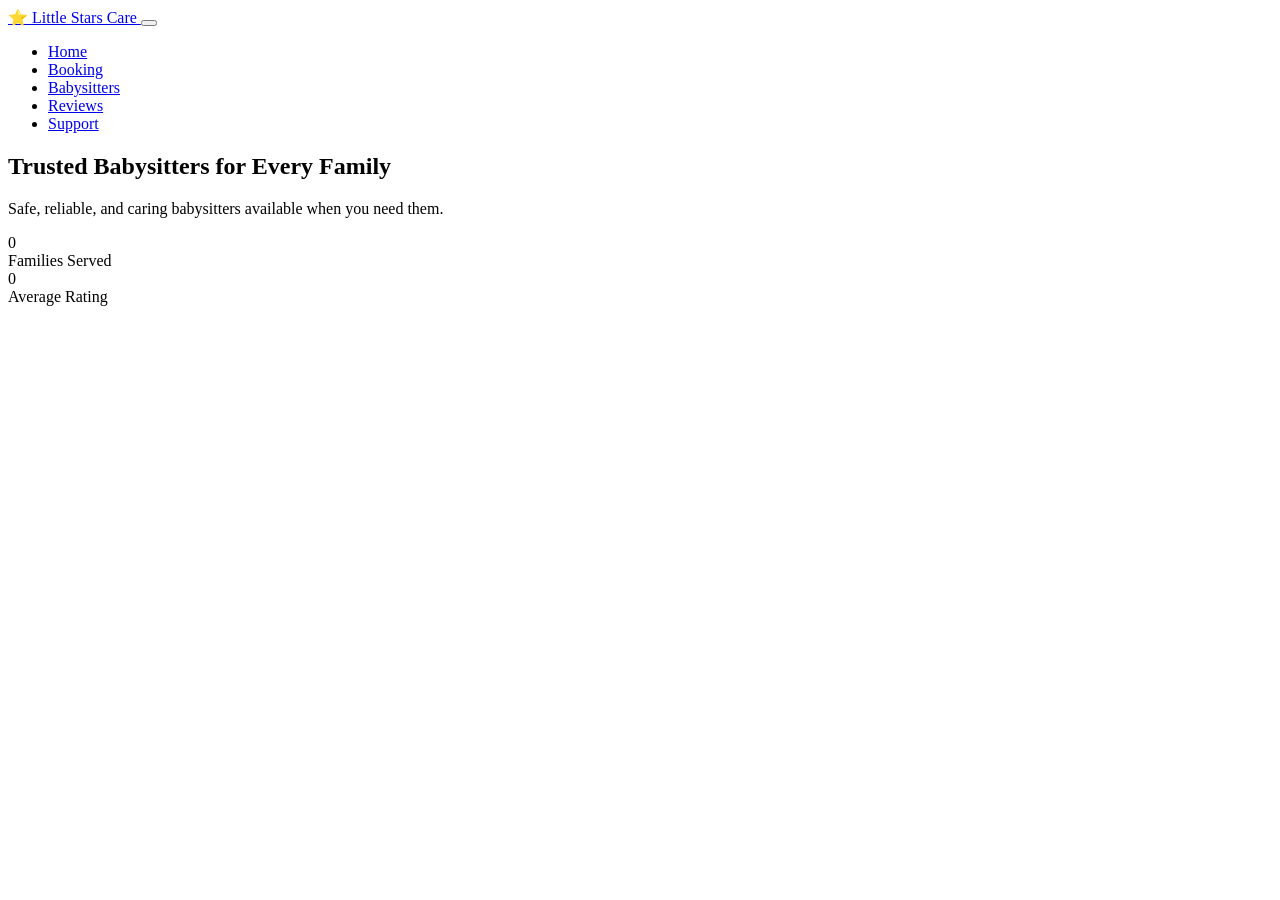
==== index.html @ 3ef5586f "Create index.html" ====
<!DOCTYPE html>
<html lang="en">
<head>
  <meta charset="UTF-8">
  <meta name="viewport" content="width=device-width, initial-scale=1.0">

  <title>Little Stars Care</title>

  <link rel="preconnect" href="https://fonts.googleapis.com">
  <link rel="preconnect" href="https://fonts.gstatic.com" crossorigin>

  <link href="https://fonts.googleapis.com/css2?family=Nunito:wght@400;600;700&family=Playfair+Display:wght@600;700&display=swap" rel="stylesheet">

  <link rel="stylesheet" href="css/styles.css">
</head>

<body>

<header class="site-header">
  <div class="container header-inner">

    <a href="index.html" class="logo">
      <span class="logo-icon">⭐</span>
      Little Stars Care
    </a>

    <button
      id="menu-toggle"
      class="menu-toggle"
      aria-expanded="false"
      aria-label="Menu">

      <span class="hamburger-line"></span>
      <span class="hamburger-line"></span>
      <span class="hamburger-line"></span>
    </button>

    <nav id="main-nav" class="main-nav">
      <ul class="nav-list">
        <li><a class="nav-link" href="index.html">Home</a></li>
        <li><a class="nav-link" href="booking.html">Booking</a></li>
        <li><a class="nav-link" href="babysitters.html">Babysitters</a></li>
        <li><a class="nav-link" href="reviews.html">Reviews</a></li>
        <li><a class="nav-link" href="support.html">Support</a></li>
      </ul>
    </nav>

  </div>
</header>

<section class="hero">
  <div class="container">
    <h1 class="animate-in">
      Trusted Babysitters for Every Family
    </h1>

    <p class="animate-in">
      Safe, reliable, and caring babysitters available when you need them.
    </p>

    <div class="hero-stats">
      <div>
        <div class="hero-stat-num" data-target="50">0</div>
        <div class="hero-stat-label">Families Served</div>
      </div>

      <div>
        <div class="hero-stat-num" data-target="4.9">0</div>
        <div class="hero-stat-label">Average Rating</div>
      </div>
    </div>
  </div>
</section>

<script src="js/main.js"></script>

</body>
</html>
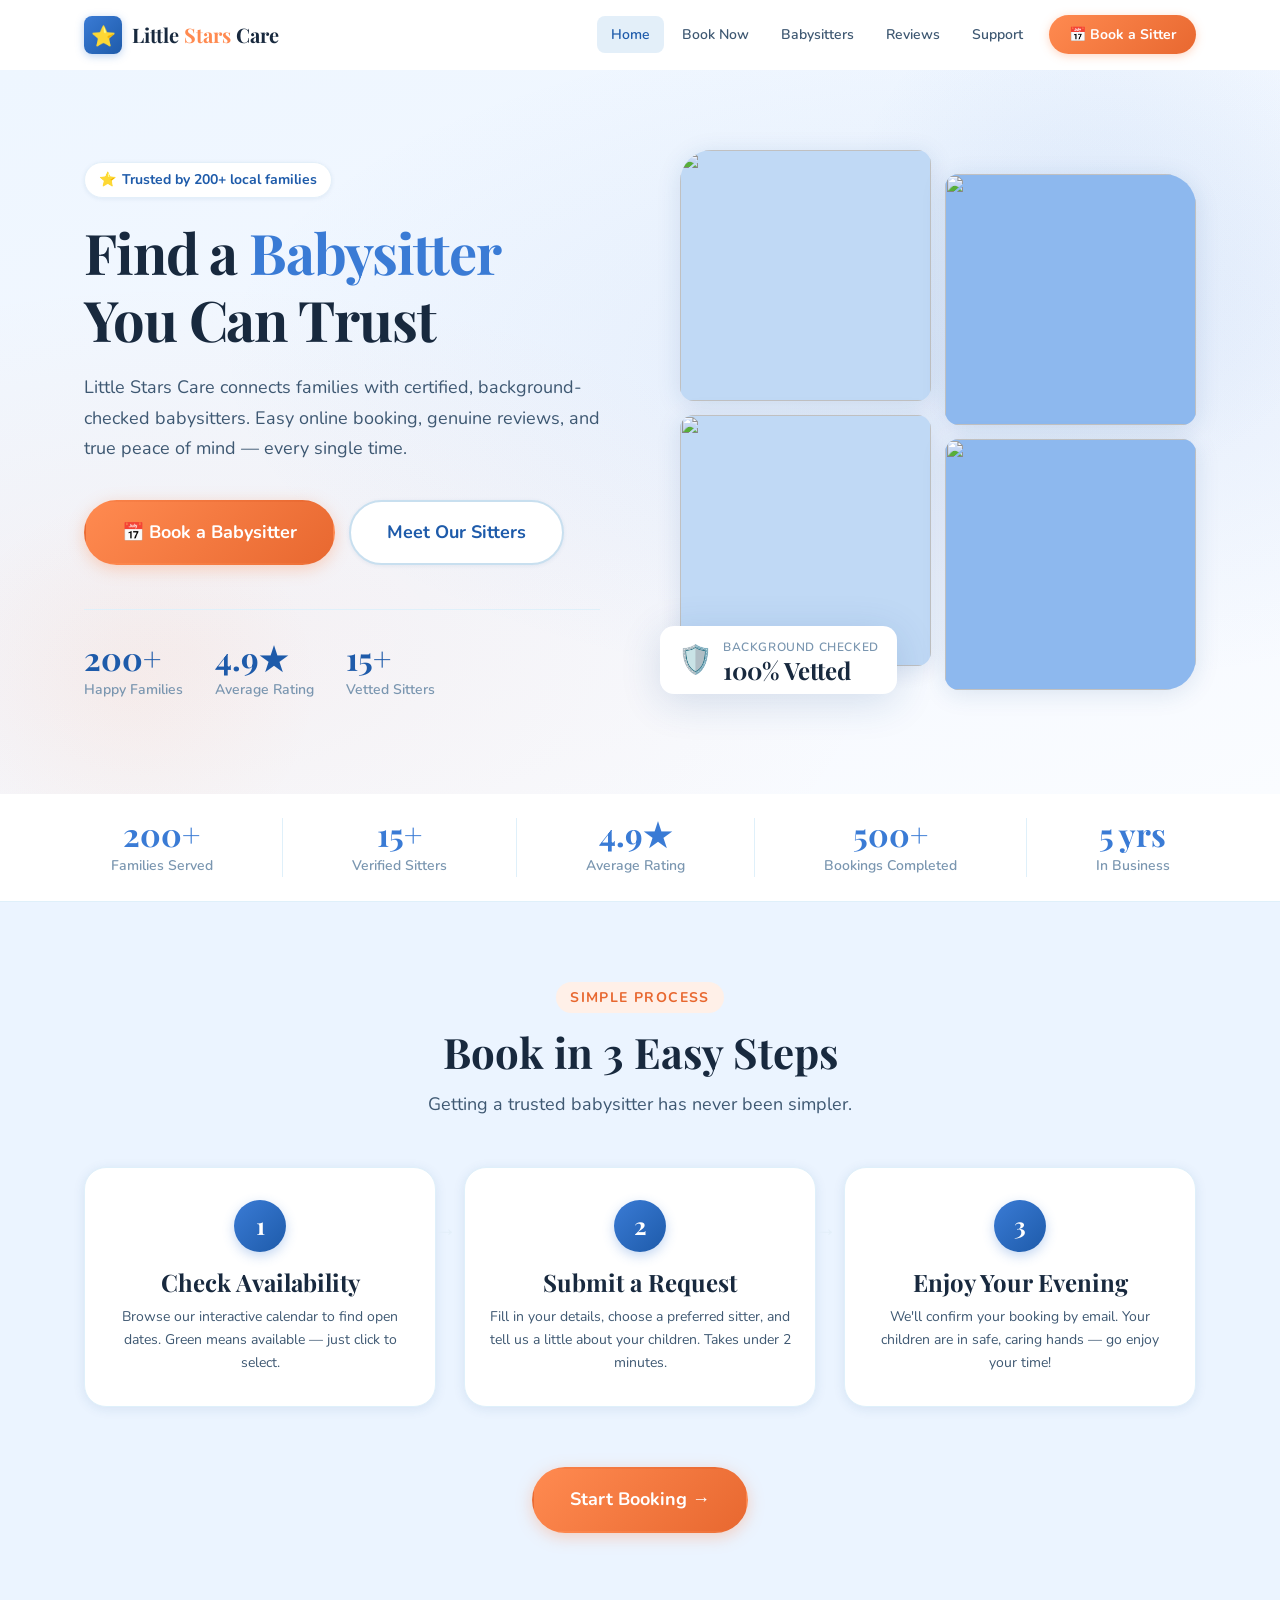
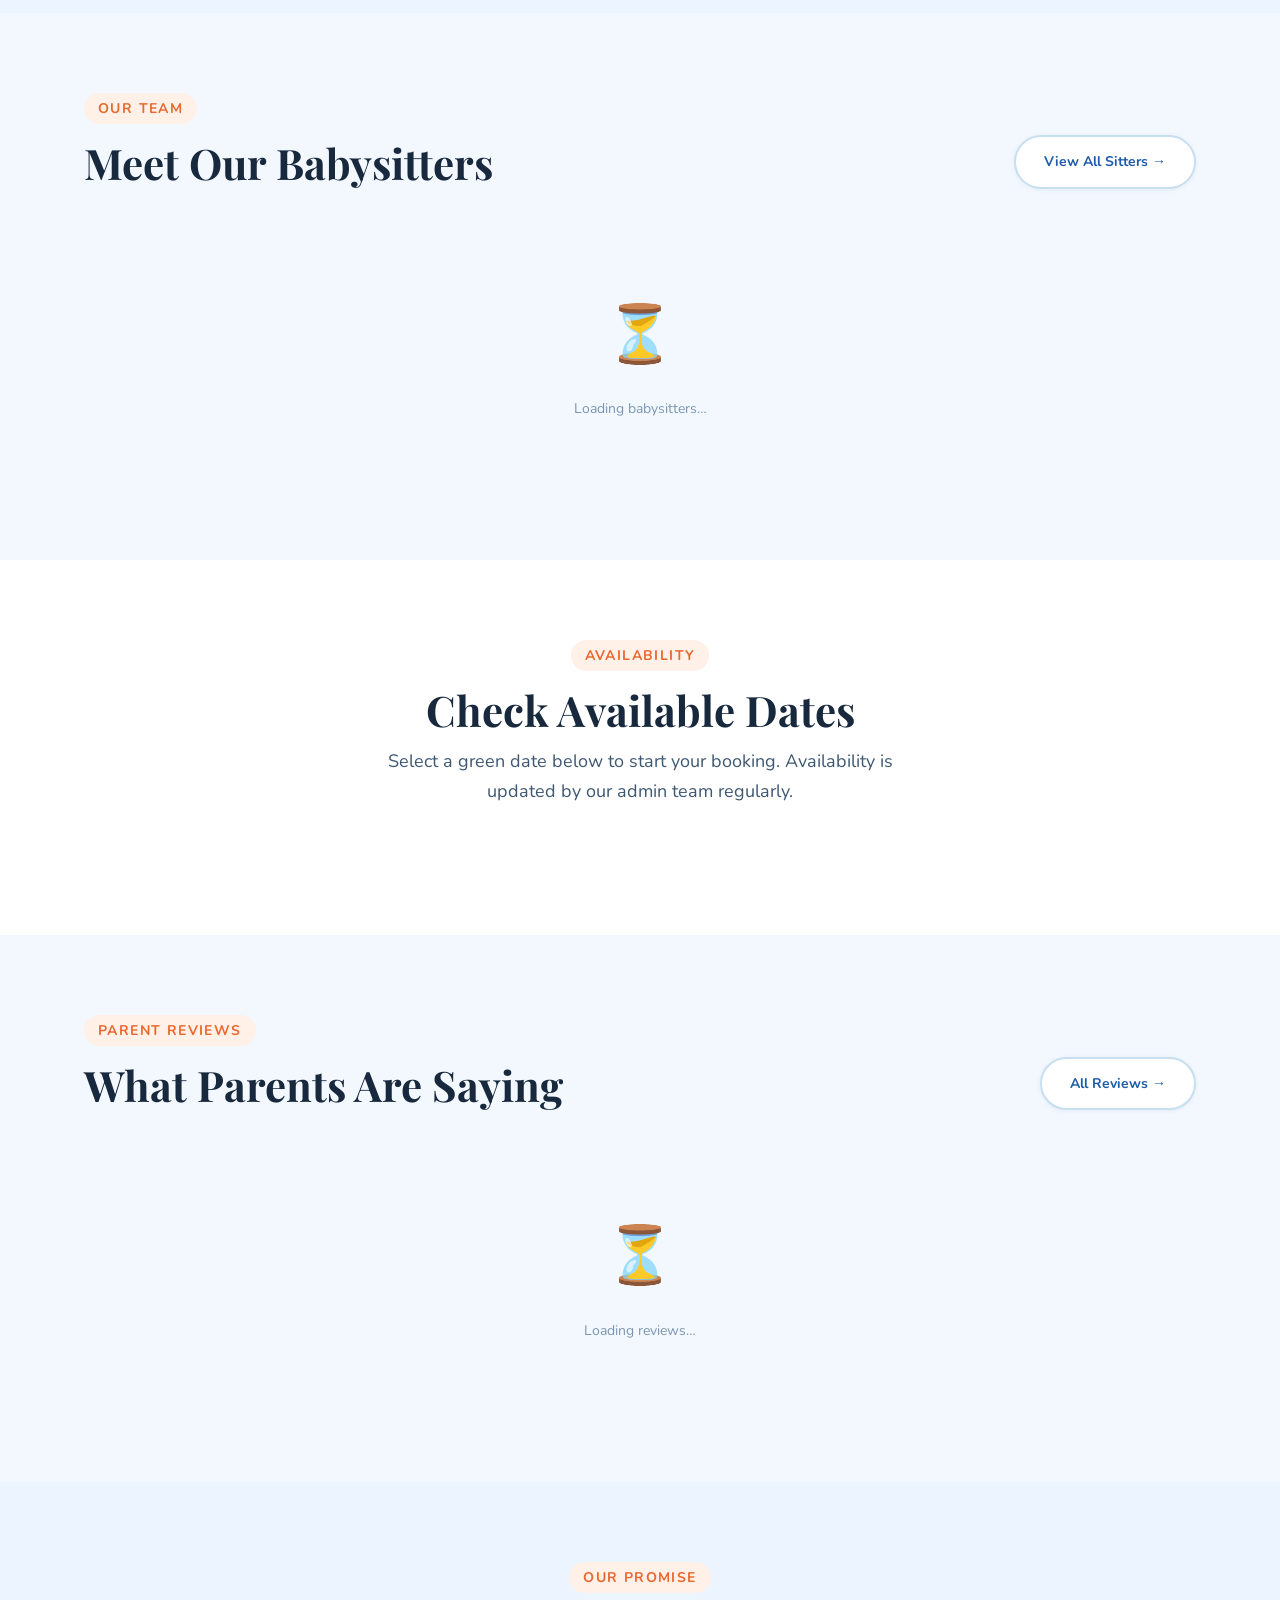
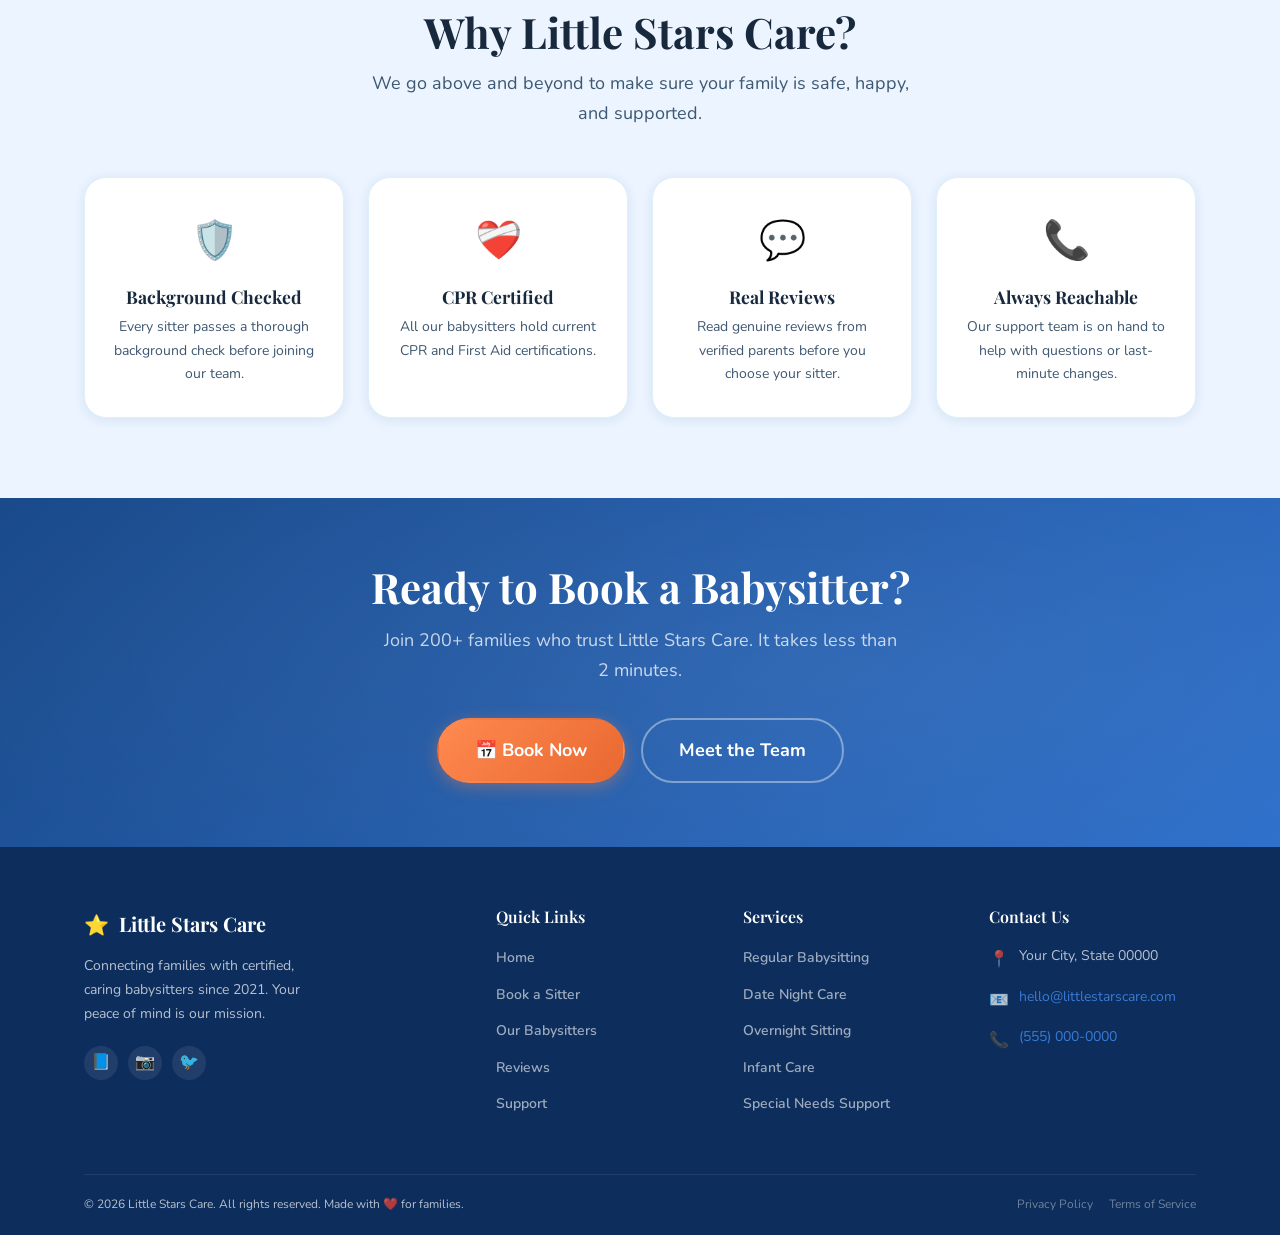
==== commit 94ad5e61: "Update index.html" ====
--- a/index.html
+++ b/index.html
@@ -3,76 +3,449 @@
 <head>
   <meta charset="UTF-8">
   <meta name="viewport" content="width=device-width, initial-scale=1.0">
-
-  <title>Little Stars Care</title>
-
+  <meta name="description" content="Little Stars Care — Find trusted, certified babysitters in your area. Easy online booking, vetted sitters, and real parent reviews.">
+  <meta name="theme-color" content="#3A7BD5">
+  <!-- Open Graph -->
+  <meta property="og:title"       content="Around the Pool — Trusted Babysitting Services">
+  <meta property="og:description" content="Certified, background-checked babysitters. Easy booking, real reviews, peace of mind.">
+  <meta property="og:type"        content="website">
+  <title>Little Stars Care — Trusted Babysitting Services</title>
+  <!-- Favicon (inline SVG — no separate file needed) -->
+  <link rel="icon" href="data:image/svg+xml,<svg xmlns='http://www.w3.org/2000/svg' viewBox='0 0 100 100'><text y='.9em' font-size='90'>⭐</text></svg>">
+  <!-- Fonts -->
   <link rel="preconnect" href="https://fonts.googleapis.com">
   <link rel="preconnect" href="https://fonts.gstatic.com" crossorigin>
-
-  <link href="https://fonts.googleapis.com/css2?family=Nunito:wght@400;600;700&family=Playfair+Display:wght@600;700&display=swap" rel="stylesheet">
-
+  <link href="https://fonts.googleapis.com/css2?family=Nunito:wght@400;600;700;800&family=Playfair+Display:wght@700&display=swap" rel="stylesheet">
+  <!-- Styles -->
   <link rel="stylesheet" href="css/styles.css">
+  <!-- Override arrow pseudo-elements on the 4-col "why us" grid only -->
+  <style>
+    .why-grid .step-card::after { display: none !important; }
+  </style>
 </head>
-
 <body>
 
-<header class="site-header">
-  <div class="container header-inner">
-
-    <a href="index.html" class="logo">
-      <span class="logo-icon">⭐</span>
-      Little Stars Care
-    </a>
-
-    <button
-      id="menu-toggle"
-      class="menu-toggle"
-      aria-expanded="false"
-      aria-label="Menu">
-
-      <span class="hamburger-line"></span>
-      <span class="hamburger-line"></span>
-      <span class="hamburger-line"></span>
-    </button>
-
-    <nav id="main-nav" class="main-nav">
-      <ul class="nav-list">
-        <li><a class="nav-link" href="index.html">Home</a></li>
-        <li><a class="nav-link" href="booking.html">Booking</a></li>
-        <li><a class="nav-link" href="babysitters.html">Babysitters</a></li>
-        <li><a class="nav-link" href="reviews.html">Reviews</a></li>
-        <li><a class="nav-link" href="support.html">Support</a></li>
-      </ul>
-    </nav>
-
-  </div>
-</header>
-
-<section class="hero">
-  <div class="container">
-    <h1 class="animate-in">
-      Trusted Babysitters for Every Family
-    </h1>
-
-    <p class="animate-in">
-      Safe, reliable, and caring babysitters available when you need them.
-    </p>
-
-    <div class="hero-stats">
-      <div>
-        <div class="hero-stat-num" data-target="50">0</div>
-        <div class="hero-stat-label">Families Served</div>
-      </div>
-
-      <div>
-        <div class="hero-stat-num" data-target="4.9">0</div>
-        <div class="hero-stat-label">Average Rating</div>
-      </div>
+  <!-- ══════════════════════════════════════════════════════
+       HEADER — identical on every page
+       ══════════════════════════════════════════════════════ -->
+  <header class="site-header" role="banner">
+    <div class="container header-inner">
+
+      <a href="index.html" class="logo" aria-label="Little Stars Care — Go to home page">
+        <div class="logo-icon" aria-hidden="true">⭐</div>
+        <span>Little <span class="logo-accent">Stars</span> Care</span>
+      </a>
+
+      <nav class="main-nav" id="main-nav" role="navigation" aria-label="Primary navigation">
+        <ul class="nav-list" role="list">
+          <li><a href="index.html"       class="nav-link">Home</a></li>
+          <li><a href="booking.html"     class="nav-link">Book Now</a></li>
+          <li><a href="babysitters.html" class="nav-link">Babysitters</a></li>
+          <li><a href="reviews.html"     class="nav-link">Reviews</a></li>
+          <li><a href="support.html"     class="nav-link">Support</a></li>
+          <li><a href="booking.html"     class="nav-link nav-cta">📅 Book a Sitter</a></li>
+        </ul>
+      </nav>
+
+      <button class="menu-toggle" id="menu-toggle"
+              aria-expanded="false" aria-controls="main-nav"
+              aria-label="Open navigation menu">
+        <span class="hamburger-line"></span>
+        <span class="hamburger-line"></span>
+        <span class="hamburger-line"></span>
+      </button>
     </div>
-  </div>
-</section>
-
-<script src="js/main.js"></script>
+  </header>
+
+  <main id="main-content">
+
+    <!-- ══════════════════════════════════════════════════════
+         HERO
+         ══════════════════════════════════════════════════════ -->
+    <section class="hero" aria-labelledby="hero-heading">
+      <div class="container">
+        <div class="hero-inner">
+
+          <!-- Left: Content -->
+          <div class="hero-content-anim">
+            <div class="hero-badge">
+              <span aria-hidden="true">⭐</span>
+              Trusted by 200+ local families
+            </div>
+
+            <h1 class="hero-title" id="hero-heading">
+              Find a <em>Babysitter</em><br>
+              You Can Trust
+            </h1>
+
+            <p class="hero-subtitle">
+              Little Stars Care connects families with certified, background-checked
+              babysitters. Easy online booking, genuine reviews, and true peace of
+              mind — every single time.
+            </p>
+
+            <div class="hero-actions">
+              <a href="booking.html" class="btn btn-primary btn-lg">
+                📅 Book a Babysitter
+              </a>
+              <a href="babysitters.html" class="btn btn-secondary btn-lg">
+                Meet Our Sitters
+              </a>
+            </div>
+
+            <div class="hero-stats" role="list" aria-label="Service highlights">
+              <div class="hero-stat" role="listitem">
+                <div class="hero-stat-num">200+</div>
+                <div class="hero-stat-label">Happy Families</div>
+              </div>
+              <div class="hero-stat" role="listitem">
+                <div class="hero-stat-num">4.9★</div>
+                <div class="hero-stat-label">Average Rating</div>
+              </div>
+              <div class="hero-stat" role="listitem">
+                <div class="hero-stat-num">15+</div>
+                <div class="hero-stat-label">Vetted Sitters</div>
+              </div>
+            </div>
+          </div>
+
+          <!-- Right: Image grid (desktop only — hidden on tablet/mobile via CSS) -->
+          <div class="hero-visual hero-visual-anim" aria-hidden="true">
+            <div class="hero-img-grid">
+              <!-- Replace these with your own babysitter photos -->
+              <div class="hero-img-card">
+                <img src="https://randomuser.me/api/portraits/women/26.jpg"
+                     alt="" loading="eager"
+                     onerror="this.parentElement.style.background='var(--blue-200)'">
+              </div>
+              <div class="hero-img-card">
+                <img src="https://randomuser.me/api/portraits/women/44.jpg"
+                     alt="" loading="eager"
+                     onerror="this.parentElement.style.background='var(--blue-300)'">
+              </div>
+              <div class="hero-img-card">
+                <img src="https://randomuser.me/api/portraits/men/32.jpg"
+                     alt="" loading="eager"
+                     onerror="this.parentElement.style.background='var(--blue-200)'">
+              </div>
+              <div class="hero-img-card">
+                <img src="https://randomuser.me/api/portraits/women/65.jpg"
+                     alt="" loading="eager"
+                     onerror="this.parentElement.style.background='var(--blue-300)'">
+              </div>
+            </div>
+            <!-- Floating trust badge -->
+            <div class="hero-float-badge">
+              <span class="hero-float-icon">🛡️</span>
+              <div>
+                <div class="hero-float-label">Background Checked</div>
+                <div class="hero-float-val">100% Vetted</div>
+              </div>
+            </div>
+          </div>
+
+        </div>
+      </div>
+    </section>
+
+    <!-- ══════════════════════════════════════════════════════
+         STATS BAR
+         ══════════════════════════════════════════════════════ -->
+    <div class="stats-bar" role="region" aria-label="Service statistics">
+      <div class="container">
+        <div class="stats-bar-inner">
+          <div class="stat-item">
+            <div class="stat-num" data-target="200" data-suffix="+">200+</div>
+            <div class="stat-label">Families Served</div>
+          </div>
+          <div class="stat-divider" role="separator" aria-hidden="true"></div>
+          <div class="stat-item">
+            <div class="stat-num" data-target="15" data-suffix="+">15+</div>
+            <div class="stat-label">Verified Sitters</div>
+          </div>
+          <div class="stat-divider" role="separator" aria-hidden="true"></div>
+          <div class="stat-item">
+            <div class="stat-num" data-target="4.9" data-suffix="★">4.9★</div>
+            <div class="stat-label">Average Rating</div>
+          </div>
+          <div class="stat-divider" role="separator" aria-hidden="true"></div>
+          <div class="stat-item">
+            <div class="stat-num" data-target="500" data-suffix="+">500+</div>
+            <div class="stat-label">Bookings Completed</div>
+          </div>
+          <div class="stat-divider" role="separator" aria-hidden="true"></div>
+          <div class="stat-item">
+            <div class="stat-num" data-target="5" data-suffix=" yrs">5 yrs</div>
+            <div class="stat-label">In Business</div>
+          </div>
+        </div>
+      </div>
+    </div>
+
+    <!-- ══════════════════════════════════════════════════════
+         HOW IT WORKS
+         ══════════════════════════════════════════════════════ -->
+    <section class="section section-alt" aria-labelledby="how-heading">
+      <div class="container">
+        <header class="section-header centered">
+          <div class="section-label" aria-hidden="true">Simple Process</div>
+          <h2 class="section-title" id="how-heading">Book in 3 Easy Steps</h2>
+          <p class="section-subtitle">
+            Getting a trusted babysitter has never been simpler.
+          </p>
+        </header>
+
+        <div class="steps-grid stagger animate-in" role="list">
+          <article class="step-card" role="listitem">
+            <div class="step-num" aria-hidden="true">1</div>
+            <h3 class="step-title">Check Availability</h3>
+            <p class="step-desc">
+              Browse our interactive calendar to find open dates.
+              Green means available — just click to select.
+            </p>
+          </article>
+          <article class="step-card" role="listitem">
+            <div class="step-num" aria-hidden="true">2</div>
+            <h3 class="step-title">Submit a Request</h3>
+            <p class="step-desc">
+              Fill in your details, choose a preferred sitter, and tell us
+              a little about your children. Takes under 2 minutes.
+            </p>
+          </article>
+          <article class="step-card" role="listitem">
+            <div class="step-num" aria-hidden="true">3</div>
+            <h3 class="step-title">Enjoy Your Evening</h3>
+            <p class="step-desc">
+              We'll confirm your booking by email. Your children are in safe,
+              caring hands — go enjoy your time!
+            </p>
+          </article>
+        </div>
+
+        <div class="text-center mt-32">
+          <a href="booking.html" class="btn btn-primary btn-lg">
+            Start Booking →
+          </a>
+        </div>
+      </div>
+    </section>
+
+    <!-- ══════════════════════════════════════════════════════
+         FEATURED BABYSITTERS
+         ══════════════════════════════════════════════════════ -->
+    <section class="section" aria-labelledby="sitters-heading">
+      <div class="container">
+        <header class="section-header"
+                style="display:flex;align-items:flex-end;justify-content:space-between;flex-wrap:wrap;gap:16px;margin-bottom:40px">
+          <div>
+            <div class="section-label" aria-hidden="true">Our Team</div>
+            <h2 class="section-title" id="sitters-heading" style="margin-bottom:0">
+              Meet Our Babysitters
+            </h2>
+          </div>
+          <a href="babysitters.html" class="btn btn-secondary">View All Sitters →</a>
+        </header>
+
+        <!-- JS renders cards here; loader is replaced when data loads -->
+        <div class="grid-3" id="featured-sitters" role="list" aria-label="Featured babysitters">
+          <div class="empty-state" style="grid-column:1/-1" aria-live="polite">
+            <span class="empty-icon" aria-hidden="true">⏳</span>
+            <p>Loading babysitters…</p>
+          </div>
+        </div>
+      </div>
+    </section>
+
+    <!-- ══════════════════════════════════════════════════════
+         AVAILABILITY CALENDAR
+         ══════════════════════════════════════════════════════ -->
+    <section class="section section-alt calendar-section" aria-labelledby="cal-heading">
+      <div class="container">
+        <header class="section-header centered">
+          <div class="section-label" aria-hidden="true">Availability</div>
+          <h2 class="section-title" id="cal-heading">Check Available Dates</h2>
+          <p class="section-subtitle">
+            Select a green date below to start your booking. Availability is
+            updated by our admin team regularly.
+          </p>
+        </header>
+
+        <div id="home-calendar" class="calendar-container animate-in">
+          <!-- Rendered by js/calendar.js — AvailabilityCalendar -->
+        </div>
+      </div>
+    </section>
+
+    <!-- ══════════════════════════════════════════════════════
+         FEATURED REVIEWS
+         ══════════════════════════════════════════════════════ -->
+    <section class="section" aria-labelledby="reviews-heading">
+      <div class="container">
+        <header class="section-header"
+                style="display:flex;align-items:flex-end;justify-content:space-between;flex-wrap:wrap;gap:16px;margin-bottom:40px">
+          <div>
+            <div class="section-label" aria-hidden="true">Parent Reviews</div>
+            <h2 class="section-title" id="reviews-heading" style="margin-bottom:0">
+              What Parents Are Saying
+            </h2>
+          </div>
+          <a href="reviews.html" class="btn btn-secondary">All Reviews →</a>
+        </header>
+
+        <div class="grid-3" id="featured-reviews" role="list" aria-label="Featured parent reviews">
+          <div class="empty-state" style="grid-column:1/-1" aria-live="polite">
+            <span class="empty-icon" aria-hidden="true">⏳</span>
+            <p>Loading reviews…</p>
+          </div>
+        </div>
+      </div>
+    </section>
+
+    <!-- ══════════════════════════════════════════════════════
+         WHY LITTLE STARS CARE
+         ══════════════════════════════════════════════════════ -->
+    <section class="section section-alt" aria-labelledby="why-heading">
+      <div class="container">
+        <header class="section-header centered">
+          <div class="section-label" aria-hidden="true">Our Promise</div>
+          <h2 class="section-title" id="why-heading">Why Little Stars Care?</h2>
+          <p class="section-subtitle">
+            We go above and beyond to make sure your family is safe, happy, and supported.
+          </p>
+        </header>
+
+        <!-- why-grid class disables the step-card arrow pseudo-elements -->
+        <div class="grid-4 stagger why-grid" role="list">
+          <article class="step-card animate-in" role="listitem">
+            <div style="font-size:38px;margin-bottom:14px" aria-hidden="true">🛡️</div>
+            <h3 class="step-title" style="font-size:1.1rem">Background Checked</h3>
+            <p class="step-desc">Every sitter passes a thorough background check before joining our team.</p>
+          </article>
+          <article class="step-card animate-in" role="listitem">
+            <div style="font-size:38px;margin-bottom:14px" aria-hidden="true">❤️‍🩹</div>
+            <h3 class="step-title" style="font-size:1.1rem">CPR Certified</h3>
+            <p class="step-desc">All our babysitters hold current CPR and First Aid certifications.</p>
+          </article>
+          <article class="step-card animate-in" role="listitem">
+            <div style="font-size:38px;margin-bottom:14px" aria-hidden="true">💬</div>
+            <h3 class="step-title" style="font-size:1.1rem">Real Reviews</h3>
+            <p class="step-desc">Read genuine reviews from verified parents before you choose your sitter.</p>
+          </article>
+          <article class="step-card animate-in" role="listitem">
+            <div style="font-size:38px;margin-bottom:14px" aria-hidden="true">📞</div>
+            <h3 class="step-title" style="font-size:1.1rem">Always Reachable</h3>
+            <p class="step-desc">Our support team is on hand to help with questions or last-minute changes.</p>
+          </article>
+        </div>
+      </div>
+    </section>
+
+    <!-- ══════════════════════════════════════════════════════
+         CTA BANNER
+         ══════════════════════════════════════════════════════ -->
+    <section class="cta-banner" aria-labelledby="cta-heading">
+      <div class="container" style="position:relative;z-index:1">
+        <h2 id="cta-heading">Ready to Book a Babysitter?</h2>
+        <p>Join 200+ families who trust Little Stars Care. It takes less than 2 minutes.</p>
+        <div style="display:flex;gap:16px;justify-content:center;flex-wrap:wrap">
+          <a href="booking.html"     class="btn btn-primary btn-lg">📅 Book Now</a>
+          <a href="babysitters.html" class="btn btn-outline  btn-lg">Meet the Team</a>
+        </div>
+      </div>
+    </section>
+
+  </main>
+
+  <!-- ══════════════════════════════════════════════════════
+       FOOTER — identical on every page
+       ══════════════════════════════════════════════════════ -->
+  <footer class="site-footer" role="contentinfo">
+    <div class="container">
+      <div class="footer-grid">
+        <div class="footer-brand">
+          <div class="footer-logo">
+            <span aria-hidden="true">⭐</span> Little Stars Care
+          </div>
+          <p class="footer-brand-desc">
+            Connecting families with certified, caring babysitters since 2021.
+            Your peace of mind is our mission.
+          </p>
+          <nav class="footer-social" aria-label="Social media links">
+            <a href="#" class="social-link" aria-label="Follow us on Facebook">📘</a>
+            <a href="#" class="social-link" aria-label="Follow us on Instagram">📷</a>
+            <a href="#" class="social-link" aria-label="Follow us on Twitter / X">🐦</a>
+          </nav>
+        </div>
+        <div class="footer-col">
+          <h4>Quick Links</h4>
+          <ul class="footer-links">
+            <li><a href="index.html">Home</a></li>
+            <li><a href="booking.html">Book a Sitter</a></li>
+            <li><a href="babysitters.html">Our Babysitters</a></li>
+            <li><a href="reviews.html">Reviews</a></li>
+            <li><a href="support.html">Support</a></li>
+          </ul>
+        </div>
+        <div class="footer-col">
+          <h4>Services</h4>
+          <ul class="footer-links">
+            <li><a href="booking.html">Regular Babysitting</a></li>
+            <li><a href="booking.html">Date Night Care</a></li>
+            <li><a href="booking.html">Overnight Sitting</a></li>
+            <li><a href="booking.html">Infant Care</a></li>
+            <li><a href="booking.html">Special Needs Support</a></li>
+          </ul>
+        </div>
+        <div class="footer-col">
+          <h4>Contact Us</h4>
+          <!-- TODO: Replace with your real contact details -->
+          <div class="footer-contact-item">
+            <span class="footer-contact-item-icon" aria-hidden="true">📍</span>
+            <span>Your City, State 00000</span>
+          </div>
+          <div class="footer-contact-item">
+            <span class="footer-contact-item-icon" aria-hidden="true">📧</span>
+            <a href="mailto:hello@littlestarscare.com">hello@littlestarscare.com</a>
+          </div>
+          <div class="footer-contact-item">
+            <span class="footer-contact-item-icon" aria-hidden="true">📞</span>
+            <a href="tel:+15550000000">(555) 000-0000</a>
+          </div>
+        </div>
+      </div>
+      <div class="footer-bottom">
+        <p>&copy; 2026 Little Stars Care. All rights reserved. Made with ❤️ for families.</p>
+        <nav class="footer-bottom-links" aria-label="Legal">
+          <a href="#">Privacy Policy</a>
+          <a href="#">Terms of Service</a>
+        </nav>
+      </div>
+    </div>
+  </footer>
+
+  <!-- ═══════════════════════════════════════════
+       SCRIPTS — data files first, then JS modules
+       ═══════════════════════════════════════════ -->
+  <script src="data/availability.js"></script>
+  <script src="data/babysitters.js"></script>
+  <script src="data/reviews.js"></script>
+  <script src="js/main.js"></script>
+  <script src="js/calendar.js"></script>
+  <script src="js/babysitters.js"></script>
+  <script src="js/reviews.js"></script>
+  <script>
+    document.addEventListener('DOMContentLoaded', function () {
+      // Home-page calendar — click any green date → request form
+      new AvailabilityCalendar('#home-calendar', {
+        requestPage: 'request.html',
+        showBanner:  true
+      });
+      // Featured babysitter compact cards (featured:true in babysitters.js)
+      renderFeaturedBabysitters('featured-sitters');
+      // Featured review cards (featured:true in reviews.js)
+      renderFeaturedReviews('featured-reviews');
+    });
+  </script>
 
 </body>
 </html>
--- a/css/styles.css
+++ b/css/styles.css
@@ -0,0 +1,2113 @@
+/* ═══════════════════════════════════════════════════════════════════════════
+   LITTLE STARS CARE — Main Stylesheet
+   ═══════════════════════════════════════════════════════════════════════════
+   Sections:
+     1. Design Tokens (CSS Variables)
+     2. CSS Reset & Base
+     3. Typography
+     4. Layout Utilities
+     5. Header & Navigation
+     6. Hero Section
+     7. Stats Bar
+     8. Section Wrappers
+     9. Cards (generic)
+    10. Calendar
+    11. Babysitter Cards & Page
+    12. Review Cards & Page
+    13. Forms & Inputs
+    14. Star Rating
+    15. FAQ Accordion
+    16. Booking Steps
+    17. Support Page
+    18. 404 Page
+    19. Footer
+    20. Animations & Transitions
+    21. Utilities & Helpers
+    22. Media Queries
+   ═══════════════════════════════════════════════════════════════════════════ */
+
+
+/* ───────────────────────────────────────────────────────
+   1. DESIGN TOKENS
+   ─────────────────────────────────────────────────────── */
+:root {
+  /* Palette */
+  --blue-900: #0D2E5C;
+  --blue-800: #1A4A8A;
+  --blue-700: #1E5BAA;
+  --blue-600: #2D6FCA;
+  --blue-500: #3A7BD5;
+  --blue-400: #5E95DF;
+  --blue-300: #8DB8EE;
+  --blue-200: #C0D9F5;
+  --blue-100: #E3EFF9;
+  --blue-50:  #F0F7FF;
+
+  --coral-600: #C85A2A;
+  --coral-500: #E86830;
+  --coral-400: #FF8A50;
+  --coral-300: #FFB08A;
+  --coral-100: #FFF0E8;
+
+  --green-500: #3DAF78;
+  --green-100: #E5F7EE;
+  --red-500:   #E05252;
+  --red-100:   #FDE8E8;
+  --yellow-500:#F0B429;
+  --yellow-100:#FFF7E0;
+
+  /* Semantic aliases */
+  --primary:        var(--blue-500);
+  --primary-dark:   var(--blue-700);
+  --primary-darker: var(--blue-800);
+  --primary-light:  var(--blue-100);
+  --primary-xlight: var(--blue-50);
+
+  --accent:         var(--coral-400);
+  --accent-dark:    var(--coral-500);
+  --accent-light:   var(--coral-100);
+
+  --success: var(--green-500);
+  --error:   var(--red-500);
+  --warning: var(--yellow-500);
+
+  /* Backgrounds */
+  --bg-page:   #F3F8FF;
+  --bg-card:   #FFFFFF;
+  --bg-section:#EBF4FF;
+
+  /* Text */
+  --text-dark:   #18293E;
+  --text-medium: #3E5872;
+  --text-light:  #7A96B0;
+  --text-xlight: #A8C0D2;
+
+  /* Borders */
+  --border: #C8DFEF;
+  --border-light: #DFF0FA;
+
+  /* Shadows */
+  --shadow-xs: 0 1px 4px rgba(26,74,138,0.08);
+  --shadow-sm: 0 2px 12px rgba(26,74,138,0.10);
+  --shadow-md: 0 4px 24px rgba(26,74,138,0.13);
+  --shadow-lg: 0 8px 40px rgba(26,74,138,0.16);
+  --shadow-xl: 0 16px 64px rgba(26,74,138,0.18);
+
+  /* Radii */
+  --r-xs:  4px;
+  --r-sm:  8px;
+  --r-md:  14px;
+  --r-lg:  22px;
+  --r-xl:  32px;
+  --r-pill:9999px;
+
+  /* Transitions */
+  --t-fast:  0.18s ease;
+  --t-base:  0.28s ease;
+  --t-slow:  0.42s ease;
+  --t-spring: 0.4s cubic-bezier(0.34, 1.56, 0.64, 1);
+
+  /* Type scale */
+  --fs-xs:  0.75rem;
+  --fs-sm:  0.875rem;
+  --fs-base:1rem;
+  --fs-md:  1.125rem;
+  --fs-lg:  1.25rem;
+  --fs-xl:  1.5rem;
+  --fs-2xl: 2rem;
+  --fs-3xl: 2.625rem;
+  --fs-4xl: 3.5rem;
+
+  /* Layout */
+  --container: 1160px;
+  --nav-h:     70px;
+}
+
+
+/* ───────────────────────────────────────────────────────
+   2. RESET & BASE
+   ─────────────────────────────────────────────────────── */
+*, *::before, *::after { box-sizing: border-box; margin: 0; padding: 0; }
+
+html {
+  scroll-behavior: smooth;
+  -webkit-text-size-adjust: 100%;
+  font-size: 16px;
+}
+
+body {
+  font-family: 'Nunito', sans-serif;
+  font-size: var(--fs-base);
+  line-height: 1.65;
+  color: var(--text-dark);
+  background: var(--bg-page);
+  -webkit-font-smoothing: antialiased;
+  overflow-x: hidden;
+}
+
+img {
+  max-width: 100%;
+  display: block;
+}
+
+a {
+  color: var(--primary);
+  text-decoration: none;
+  transition: color var(--t-base);
+}
+
+a:hover { color: var(--primary-dark); }
+a:focus-visible { outline: 2px solid var(--accent); outline-offset: 3px; border-radius: 2px; }
+
+button {
+  font-family: inherit;
+  cursor: pointer;
+  border: none;
+  background: none;
+}
+
+ul, ol { list-style: none; }
+
+input, select, textarea {
+  font-family: inherit;
+  font-size: inherit;
+}
+
+::selection { background: var(--blue-300); color: var(--blue-900); }
+
+
+/* ───────────────────────────────────────────────────────
+   3. TYPOGRAPHY
+   ─────────────────────────────────────────────────────── */
+h1, h2, h3, h4, h5 {
+  font-family: 'Playfair Display', serif;
+  line-height: 1.2;
+  color: var(--text-dark);
+}
+
+h1 { font-size: clamp(2.2rem, 5vw, var(--fs-4xl)); font-weight: 700; }
+h2 { font-size: clamp(1.7rem, 3.5vw, var(--fs-3xl)); font-weight: 700; }
+h3 { font-size: clamp(1.25rem, 2.5vw, var(--fs-xl)); font-weight: 700; }
+h4 { font-size: var(--fs-lg); font-weight: 600; }
+h5 { font-size: var(--fs-base); font-weight: 600; }
+
+p { margin-bottom: 1em; }
+p:last-child { margin-bottom: 0; }
+
+.section-label {
+  display: inline-flex;
+  align-items: center;
+  gap: 6px;
+  font-size: var(--fs-sm);
+  font-weight: 700;
+  letter-spacing: 0.1em;
+  text-transform: uppercase;
+  color: var(--accent-dark);
+  background: var(--accent-light);
+  padding: 4px 14px;
+  border-radius: var(--r-pill);
+  margin-bottom: 14px;
+}
+
+.section-title {
+  margin-bottom: 12px;
+}
+
+.section-subtitle {
+  font-size: var(--fs-md);
+  color: var(--text-medium);
+  max-width: 560px;
+  margin-bottom: 40px;
+}
+
+.section-header { margin-bottom: 48px; }
+.section-header.centered { text-align: center; }
+.section-header.centered .section-subtitle { margin-left: auto; margin-right: auto; }
+
+
+/* ───────────────────────────────────────────────────────
+   4. LAYOUT UTILITIES
+   ─────────────────────────────────────────────────────── */
+.container {
+  max-width: var(--container);
+  margin: 0 auto;
+  padding: 0 24px;
+}
+
+.section {
+  padding: 80px 0;
+}
+
+.section-alt {
+  background: var(--bg-section);
+}
+
+.grid-2 { display: grid; grid-template-columns: repeat(2, 1fr); gap: 24px; }
+.grid-3 { display: grid; grid-template-columns: repeat(3, 1fr); gap: 24px; }
+.grid-4 { display: grid; grid-template-columns: repeat(4, 1fr); gap: 24px; }
+
+.flex-center { display: flex; align-items: center; justify-content: center; }
+.flex-between { display: flex; align-items: center; justify-content: space-between; }
+.gap-8 { gap: 8px; }
+.gap-12 { gap: 12px; }
+.gap-16 { gap: 16px; }
+
+/* ───────────────────────────────────────────────────────
+   5. HEADER & NAVIGATION
+   ─────────────────────────────────────────────────────── */
+.site-header {
+  position: sticky;
+  top: 0;
+  z-index: 1000;
+  height: var(--nav-h);
+  background: rgba(255, 255, 255, 0.96);
+  backdrop-filter: blur(12px);
+  -webkit-backdrop-filter: blur(12px);
+  border-bottom: 1px solid transparent;
+  transition: border-color var(--t-base), box-shadow var(--t-base);
+}
+
+.site-header.scrolled {
+  border-bottom-color: var(--border-light);
+  box-shadow: var(--shadow-sm);
+}
+
+.header-inner {
+  display: flex;
+  align-items: center;
+  justify-content: space-between;
+  height: 100%;
+}
+
+/* Logo */
+.logo {
+  display: flex;
+  align-items: center;
+  gap: 10px;
+  font-family: 'Playfair Display', serif;
+  font-size: var(--fs-lg);
+  font-weight: 700;
+  color: var(--text-dark);
+  text-decoration: none;
+  flex-shrink: 0;
+}
+
+.logo-icon {
+  display: grid;
+  place-items: center;
+  width: 38px;
+  height: 38px;
+  background: linear-gradient(135deg, var(--primary) 0%, var(--primary-dark) 100%);
+  border-radius: var(--r-sm);
+  font-size: 20px;
+  box-shadow: 0 2px 8px rgba(58,123,213,0.35);
+}
+
+.logo-accent { color: var(--accent); }
+
+/* Nav */
+.main-nav {}
+
+.nav-list {
+  display: flex;
+  align-items: center;
+  gap: 4px;
+}
+
+.nav-link {
+  display: block;
+  padding: 7px 14px;
+  font-weight: 600;
+  font-size: var(--fs-sm);
+  color: var(--text-medium);
+  border-radius: var(--r-sm);
+  transition: color var(--t-base), background var(--t-base);
+  white-space: nowrap;
+}
+
+.nav-link:hover {
+  color: var(--primary);
+  background: var(--primary-xlight);
+}
+
+.nav-link.active {
+  color: var(--primary-dark);
+  background: var(--primary-light);
+}
+
+/* CTA in nav */
+.nav-cta {
+  display: inline-flex;
+  align-items: center;
+  padding: 8px 20px;
+  background: linear-gradient(135deg, var(--accent) 0%, var(--accent-dark) 100%);
+  color: #fff !important;
+  font-weight: 700;
+  font-size: var(--fs-sm);
+  border-radius: var(--r-pill);
+  box-shadow: 0 2px 10px rgba(255,138,80,0.35);
+  transition: transform var(--t-spring), box-shadow var(--t-base) !important;
+  margin-left: 8px;
+}
+
+.nav-cta:hover {
+  transform: translateY(-2px);
+  box-shadow: 0 4px 18px rgba(255,138,80,0.45) !important;
+  background: linear-gradient(135deg, var(--accent) 0%, var(--accent-dark) 100%) !important;
+  color: #fff !important;
+}
+
+/* Hamburger */
+.menu-toggle {
+  display: none;
+  flex-direction: column;
+  justify-content: center;
+  align-items: center;
+  width: 40px;
+  height: 40px;
+  border-radius: var(--r-sm);
+  border: 1.5px solid var(--border);
+  background: var(--bg-card);
+  gap: 5px;
+  transition: background var(--t-base), border-color var(--t-base);
+  cursor: pointer;
+  position: relative;
+  z-index: 1100;
+}
+
+.menu-toggle:hover {
+  background: var(--primary-xlight);
+  border-color: var(--primary-light);
+}
+
+.hamburger-line {
+  display: block;
+  width: 20px;
+  height: 2px;
+  background: var(--text-dark);
+  border-radius: 2px;
+  transition: transform var(--t-base), opacity var(--t-base);
+  transform-origin: center;
+}
+
+.menu-toggle.is-active .hamburger-line:nth-child(1) {
+  transform: translateY(7px) rotate(45deg);
+}
+
+.menu-toggle.is-active .hamburger-line:nth-child(2) {
+  opacity: 0;
+  transform: scaleX(0);
+}
+
+.menu-toggle.is-active .hamburger-line:nth-child(3) {
+  transform: translateY(-7px) rotate(-45deg);
+}
+
+
+/* ───────────────────────────────────────────────────────
+   6. HERO SECTION
+   ─────────────────────────────────────────────────────── */
+.hero {
+  position: relative;
+  padding: 80px 0 80px;
+  overflow: hidden;
+  background:
+    radial-gradient(ellipse at 75% 40%, rgba(58,123,213,0.09) 0%, transparent 55%),
+    radial-gradient(ellipse at 15% 80%, rgba(255,138,80,0.07) 0%, transparent 45%),
+    linear-gradient(165deg, #EEF6FF 0%, #F4F8FF 60%, #FAFCFF 100%);
+}
+
+/* Decorative background shapes */
+.hero::before {
+  content: '';
+  position: absolute;
+  top: -100px;
+  right: -80px;
+  width: 520px;
+  height: 520px;
+  border-radius: 50%;
+  background: radial-gradient(circle, rgba(58,123,213,0.07) 0%, transparent 70%);
+  pointer-events: none;
+}
+
+.hero::after {
+  content: '';
+  position: absolute;
+  bottom: -80px;
+  left: -60px;
+  width: 380px;
+  height: 380px;
+  border-radius: 50%;
+  background: radial-gradient(circle, rgba(255,138,80,0.06) 0%, transparent 70%);
+  pointer-events: none;
+}
+
+.hero-inner {
+  display: grid;
+  grid-template-columns: 1fr 1fr;
+  gap: 60px;
+  align-items: center;
+  position: relative;
+  z-index: 1;
+}
+
+.hero-badge {
+  display: inline-flex;
+  align-items: center;
+  gap: 6px;
+  font-size: var(--fs-sm);
+  font-weight: 700;
+  color: var(--primary-dark);
+  background: white;
+  border: 1.5px solid var(--primary-light);
+  border-radius: var(--r-pill);
+  padding: 5px 14px;
+  margin-bottom: 20px;
+  box-shadow: var(--shadow-xs);
+}
+
+.hero-badge span { color: var(--accent); }
+
+.hero-title {
+  margin-bottom: 20px;
+  letter-spacing: -0.02em;
+}
+
+.hero-title em {
+  font-style: normal;
+  color: var(--primary);
+}
+
+.hero-subtitle {
+  font-size: var(--fs-md);
+  color: var(--text-medium);
+  line-height: 1.7;
+  margin-bottom: 36px;
+}
+
+.hero-actions {
+  display: flex;
+  gap: 14px;
+  flex-wrap: wrap;
+}
+
+.hero-stats {
+  display: flex;
+  gap: 32px;
+  margin-top: 44px;
+  padding-top: 32px;
+  border-top: 1.5px solid var(--border-light);
+}
+
+.hero-stat { }
+
+.hero-stat-num {
+  font-family: 'Playfair Display', serif;
+  font-size: var(--fs-2xl);
+  font-weight: 700;
+  color: var(--primary-dark);
+  line-height: 1;
+  margin-bottom: 4px;
+}
+
+.hero-stat-label {
+  font-size: var(--fs-sm);
+  color: var(--text-light);
+  font-weight: 600;
+}
+
+/* Hero visual panel */
+.hero-visual {
+  position: relative;
+}
+
+.hero-img-grid {
+  display: grid;
+  grid-template-columns: 1fr 1fr;
+  grid-template-rows: 1fr 1fr;
+  gap: 14px;
+}
+
+.hero-img-card {
+  border-radius: var(--r-lg);
+  overflow: hidden;
+  box-shadow: var(--shadow-md);
+  aspect-ratio: 1;
+  background: var(--blue-200);
+}
+
+.hero-img-card img {
+  width: 100%;
+  height: 100%;
+  object-fit: cover;
+  transition: transform var(--t-slow);
+}
+
+.hero-img-card:hover img { transform: scale(1.04); }
+
+.hero-img-card:nth-child(1) { border-radius: var(--r-xl) var(--r-md) var(--r-md) var(--r-md); }
+.hero-img-card:nth-child(2) { margin-top: 24px; border-radius: var(--r-md) var(--r-xl) var(--r-md) var(--r-md); }
+.hero-img-card:nth-child(3) { margin-top: -24px; border-radius: var(--r-md) var(--r-md) var(--r-md) var(--r-xl); }
+.hero-img-card:nth-child(4) { border-radius: var(--r-md) var(--r-md) var(--r-xl) var(--r-md); }
+
+/* Floating badge on hero visual */
+.hero-float-badge {
+  position: absolute;
+  bottom: 20px;
+  left: -20px;
+  background: white;
+  border-radius: var(--r-md);
+  padding: 12px 18px;
+  box-shadow: var(--shadow-lg);
+  display: flex;
+  align-items: center;
+  gap: 10px;
+  z-index: 2;
+}
+
+.hero-float-icon {
+  font-size: 28px;
+  line-height: 1;
+}
+
+.hero-float-label {
+  font-size: var(--fs-xs);
+  color: var(--text-light);
+  font-weight: 600;
+  letter-spacing: 0.05em;
+  text-transform: uppercase;
+}
+
+.hero-float-val {
+  font-family: 'Playfair Display', serif;
+  font-size: var(--fs-xl);
+  font-weight: 700;
+  color: var(--text-dark);
+  line-height: 1;
+}
+
+/* Page hero (smaller, for inner pages) */
+.page-hero {
+  padding: 56px 0 48px;
+  background: linear-gradient(135deg, var(--blue-900) 0%, var(--blue-700) 100%);
+  position: relative;
+  overflow: hidden;
+}
+
+.page-hero::before {
+  content: '';
+  position: absolute;
+  inset: 0;
+  background: url("data:image/svg+xml,%3Csvg width='60' height='60' viewBox='0 0 60 60' xmlns='http://www.w3.org/2000/svg'%3E%3Cg fill='none' fill-rule='evenodd'%3E%3Cg fill='%23ffffff' fill-opacity='0.04'%3E%3Ccircle cx='30' cy='30' r='2'/%3E%3C/g%3E%3C/g%3E%3C/svg%3E");
+  pointer-events: none;
+}
+
+.page-hero .container { position: relative; z-index: 1; }
+.page-hero h1 { color: white; margin-bottom: 12px; }
+.page-hero p  { color: rgba(255,255,255,0.75); font-size: var(--fs-md); margin: 0; }
+
+.breadcrumb {
+  display: flex;
+  align-items: center;
+  gap: 8px;
+  margin-bottom: 16px;
+  font-size: var(--fs-sm);
+  color: rgba(255,255,255,0.55);
+}
+
+.breadcrumb a { color: rgba(255,255,255,0.7); }
+.breadcrumb a:hover { color: white; }
+.breadcrumb-sep { color: rgba(255,255,255,0.35); }
+
+
+/* ───────────────────────────────────────────────────────
+   7. STATS BAR
+   ─────────────────────────────────────────────────────── */
+.stats-bar {
+  background: white;
+  border-bottom: 1px solid var(--border-light);
+  box-shadow: var(--shadow-xs);
+}
+
+.stats-bar-inner {
+  display: flex;
+  justify-content: space-around;
+  padding: 24px 0;
+  text-align: center;
+  gap: 16px;
+}
+
+.stat-item {}
+
+.stat-num {
+  font-family: 'Playfair Display', serif;
+  font-size: var(--fs-2xl);
+  font-weight: 700;
+  color: var(--primary);
+  line-height: 1;
+  margin-bottom: 4px;
+}
+
+.stat-label {
+  font-size: var(--fs-sm);
+  color: var(--text-light);
+  font-weight: 600;
+}
+
+.stat-divider {
+  width: 1px;
+  background: var(--border-light);
+  align-self: stretch;
+  display: block;
+}
+
+
+/* ───────────────────────────────────────────────────────
+   8. SECTION WRAPPERS
+   ─────────────────────────────────────────────────────── */
+.cta-banner {
+  background: linear-gradient(135deg, var(--blue-800) 0%, var(--blue-600) 100%);
+  padding: 64px 0;
+  text-align: center;
+  position: relative;
+  overflow: hidden;
+}
+
+.cta-banner::before {
+  content: '';
+  position: absolute;
+  top: -50%;
+  left: -20%;
+  width: 140%;
+  height: 200%;
+  background: radial-gradient(ellipse at 60% 50%, rgba(255,255,255,0.06) 0%, transparent 60%);
+  pointer-events: none;
+}
+
+.cta-banner h2 { color: white; margin-bottom: 14px; }
+.cta-banner p  { color: rgba(255,255,255,0.75); font-size: var(--fs-md); margin-bottom: 32px; max-width: 520px; margin-left: auto; margin-right: auto; }
+
+
+/* ───────────────────────────────────────────────────────
+   9. BUTTONS
+   ─────────────────────────────────────────────────────── */
+.btn {
+  display: inline-flex;
+  align-items: center;
+  justify-content: center;
+  gap: 8px;
+  padding: 13px 28px;
+  font-family: 'Nunito', sans-serif;
+  font-size: var(--fs-sm);
+  font-weight: 700;
+  border-radius: var(--r-pill);
+  border: 2px solid transparent;
+  cursor: pointer;
+  text-decoration: none;
+  white-space: nowrap;
+  transition: transform var(--t-spring), box-shadow var(--t-base), background var(--t-base);
+}
+
+.btn:hover  { transform: translateY(-2px); }
+.btn:active { transform: translateY(0); }
+
+.btn-primary {
+  background: linear-gradient(135deg, var(--accent) 0%, var(--accent-dark) 100%);
+  color: white;
+  box-shadow: 0 4px 16px rgba(255,138,80,0.35);
+}
+
+.btn-primary:hover {
+  box-shadow: 0 6px 24px rgba(255,138,80,0.48);
+  color: white;
+}
+
+.btn-secondary {
+  background: white;
+  color: var(--primary-dark);
+  border-color: var(--border);
+  box-shadow: var(--shadow-xs);
+}
+
+.btn-secondary:hover {
+  border-color: var(--primary-light);
+  box-shadow: var(--shadow-sm);
+  color: var(--primary-dark);
+}
+
+.btn-outline {
+  background: transparent;
+  color: white;
+  border-color: rgba(255,255,255,0.4);
+}
+
+.btn-outline:hover {
+  background: rgba(255,255,255,0.12);
+  border-color: rgba(255,255,255,0.7);
+  color: white;
+}
+
+.btn-ghost {
+  background: transparent;
+  color: var(--primary);
+  border-color: transparent;
+}
+
+.btn-ghost:hover {
+  background: var(--primary-xlight);
+  color: var(--primary-dark);
+}
+
+.btn-sm { padding: 8px 18px; font-size: var(--fs-xs); }
+.btn-lg { padding: 16px 36px; font-size: var(--fs-md); }
+
+.btn-block { width: 100%; }
+
+
+/* ───────────────────────────────────────────────────────
+   10. CALENDAR
+   ─────────────────────────────────────────────────────── */
+.calendar-section { background: white; }
+
+.calendar-container {
+  max-width: 680px;
+  margin: 0 auto;
+}
+
+.calendar-wrapper {
+  background: white;
+  border: 1.5px solid var(--border-light);
+  border-radius: var(--r-xl);
+  overflow: hidden;
+  box-shadow: var(--shadow-md);
+}
+
+.calendar-header {
+  display: flex;
+  align-items: center;
+  justify-content: space-between;
+  padding: 20px 28px;
+  background: linear-gradient(135deg, var(--blue-800) 0%, var(--blue-600) 100%);
+}
+
+.cal-title {
+  color: white;
+  font-family: 'Playfair Display', serif;
+  font-size: var(--fs-xl);
+  font-weight: 700;
+}
+
+.cal-nav-btn {
+  display: grid;
+  place-items: center;
+  width: 36px;
+  height: 36px;
+  border-radius: 50%;
+  background: rgba(255,255,255,0.15);
+  color: white;
+  font-size: 22px;
+  line-height: 1;
+  border: 1.5px solid rgba(255,255,255,0.25);
+  cursor: pointer;
+  transition: background var(--t-base);
+}
+
+.cal-nav-btn:hover { background: rgba(255,255,255,0.28); }
+
+.calendar-legend {
+  display: flex;
+  justify-content: center;
+  gap: 20px;
+  padding: 14px 28px 0;
+  flex-wrap: wrap;
+}
+
+.legend-item {
+  display: flex;
+  align-items: center;
+  gap: 6px;
+  font-size: var(--fs-sm);
+  color: var(--text-medium);
+  font-weight: 600;
+}
+
+.legend-dot {
+  width: 10px;
+  height: 10px;
+  border-radius: 50%;
+  flex-shrink: 0;
+}
+
+.legend-available { background: var(--primary); }
+.legend-booked    { background: var(--red-500); }
+.legend-past      { background: var(--text-xlight); }
+
+.calendar-grid { padding: 16px 20px 24px; }
+
+.calendar-days-header {
+  display: grid;
+  grid-template-columns: repeat(7, 1fr);
+  gap: 4px;
+  margin-bottom: 8px;
+}
+
+.cal-day-name {
+  text-align: center;
+  font-size: var(--fs-xs);
+  font-weight: 700;
+  letter-spacing: 0.06em;
+  text-transform: uppercase;
+  color: var(--text-light);
+  padding: 6px 0;
+}
+
+.calendar-dates {
+  display: grid;
+  grid-template-columns: repeat(7, 1fr);
+  gap: 4px;
+}
+
+.cal-date {
+  position: relative;
+  aspect-ratio: 1;
+  display: flex;
+  flex-direction: column;
+  align-items: center;
+  justify-content: center;
+  border-radius: var(--r-sm);
+  font-size: var(--fs-sm);
+  font-weight: 600;
+  transition: all var(--t-base);
+  user-select: none;
+}
+
+.cal-day-num { line-height: 1; }
+
+.cal-empty { background: transparent !important; }
+
+.cal-past {
+  color: var(--text-xlight);
+  cursor: default;
+}
+
+.cal-unavailable {
+  color: var(--text-xlight);
+  cursor: default;
+}
+
+.cal-available {
+  background: var(--blue-50);
+  color: var(--primary-dark);
+  cursor: pointer;
+  border: 1.5px solid var(--blue-100);
+}
+
+.cal-available:hover, .cal-available:focus {
+  background: var(--primary);
+  color: white;
+  border-color: var(--primary);
+  transform: scale(1.1);
+  box-shadow: 0 4px 12px rgba(58,123,213,0.35);
+  z-index: 1;
+  outline: none;
+}
+
+.cal-available:focus-visible {
+  outline: 2px solid var(--accent);
+  outline-offset: 2px;
+}
+
+.cal-booked {
+  background: var(--red-100);
+  color: var(--red-500);
+  cursor: default;
+  position: relative;
+}
+
+.cal-booked-label {
+  font-size: 9px;
+  font-weight: 700;
+  letter-spacing: 0.04em;
+  opacity: 0.8;
+  text-transform: uppercase;
+  display: block;
+  line-height: 1;
+  margin-top: 2px;
+}
+
+.cal-today:not(.cal-selected) {
+  outline: 2px solid var(--accent);
+  outline-offset: -2px;
+}
+
+.cal-selected {
+  background: linear-gradient(135deg, var(--primary) 0%, var(--primary-dark) 100%);
+  color: white !important;
+  border-color: transparent !important;
+  box-shadow: 0 4px 16px rgba(58,123,213,0.40);
+  transform: scale(1.08);
+  z-index: 1;
+}
+
+/* Selected date info banner */
+.selected-date-banner {
+  display: none;
+  margin-top: 24px;
+  padding: 20px 24px;
+  background: var(--green-100);
+  border: 1.5px solid var(--success);
+  border-radius: var(--r-md);
+  align-items: center;
+  gap: 16px;
+}
+
+.selected-date-banner.visible {
+  display: flex;
+}
+
+.selected-date-banner .banner-icon {
+  font-size: 28px;
+  flex-shrink: 0;
+}
+
+.selected-date-banner .banner-text strong {
+  display: block;
+  color: var(--text-dark);
+  font-size: var(--fs-md);
+  margin-bottom: 2px;
+}
+
+.selected-date-banner .banner-text span {
+  color: var(--text-medium);
+  font-size: var(--fs-sm);
+}
+
+
+/* ───────────────────────────────────────────────────────
+   11. BABYSITTER CARDS
+   ─────────────────────────────────────────────────────── */
+.sitter-card {
+  background: var(--bg-card);
+  border-radius: var(--r-lg);
+  border: 1.5px solid var(--border-light);
+  overflow: hidden;
+  transition: transform var(--t-spring), box-shadow var(--t-base);
+  box-shadow: var(--shadow-sm);
+}
+
+.sitter-card:hover {
+  transform: translateY(-5px);
+  box-shadow: var(--shadow-lg);
+}
+
+.sitter-card-img {
+  width: 100%;
+  aspect-ratio: 1;
+  object-fit: cover;
+  display: block;
+  background: var(--blue-100);
+  transition: transform var(--t-slow);
+}
+
+.sitter-card:hover .sitter-card-img { transform: scale(1.04); }
+.sitter-card-img-wrap { overflow: hidden; position: relative; }
+
+.sitter-badge-wrap {
+  position: absolute;
+  top: 12px;
+  right: 12px;
+}
+
+.sitter-badge {
+  display: inline-flex;
+  align-items: center;
+  gap: 4px;
+  background: white;
+  color: var(--text-dark);
+  font-size: var(--fs-xs);
+  font-weight: 700;
+  padding: 4px 10px;
+  border-radius: var(--r-pill);
+  box-shadow: var(--shadow-sm);
+}
+
+.sitter-badge .star { color: var(--yellow-500); }
+
+.sitter-card-body { padding: 20px; }
+
+.sitter-card-name {
+  font-family: 'Playfair Display', serif;
+  font-size: var(--fs-lg);
+  font-weight: 700;
+  color: var(--text-dark);
+  margin-bottom: 6px;
+}
+
+.sitter-card-meta {
+  display: flex;
+  gap: 12px;
+  margin-bottom: 10px;
+  flex-wrap: wrap;
+}
+
+.sitter-meta-chip {
+  display: inline-flex;
+  align-items: center;
+  gap: 4px;
+  font-size: var(--fs-xs);
+  font-weight: 700;
+  color: var(--primary-dark);
+  background: var(--primary-xlight);
+  padding: 3px 10px;
+  border-radius: var(--r-pill);
+}
+
+.sitter-card-desc {
+  font-size: var(--fs-sm);
+  color: var(--text-medium);
+  line-height: 1.65;
+  margin-bottom: 16px;
+}
+
+.sitter-certs {
+  display: flex;
+  gap: 6px;
+  flex-wrap: wrap;
+  margin-bottom: 18px;
+}
+
+.cert-chip {
+  font-size: 11px;
+  font-weight: 700;
+  color: var(--success);
+  background: var(--green-100);
+  padding: 2px 8px;
+  border-radius: var(--r-pill);
+  border: 1px solid var(--success);
+  white-space: nowrap;
+}
+
+/* Full profile card (babysitters page) */
+.sitter-profile-card {
+  background: white;
+  border-radius: var(--r-xl);
+  overflow: hidden;
+  border: 1.5px solid var(--border-light);
+  box-shadow: var(--shadow-sm);
+  display: grid;
+  grid-template-columns: 260px 1fr;
+  transition: transform var(--t-spring), box-shadow var(--t-base);
+}
+
+.sitter-profile-card:hover {
+  transform: translateY(-3px);
+  box-shadow: var(--shadow-lg);
+}
+
+.sitter-profile-img-col {
+  position: relative;
+  overflow: hidden;
+}
+
+.sitter-profile-img {
+  width: 100%;
+  height: 100%;
+  object-fit: cover;
+  display: block;
+  min-height: 280px;
+  transition: transform var(--t-slow);
+}
+
+.sitter-profile-card:hover .sitter-profile-img { transform: scale(1.04); }
+
+.sitter-profile-overlay {
+  position: absolute;
+  bottom: 0;
+  left: 0;
+  right: 0;
+  padding: 14px;
+  background: linear-gradient(0deg, rgba(10,30,60,0.70) 0%, transparent 100%);
+}
+
+.sitter-profile-rating {
+  display: flex;
+  align-items: center;
+  gap: 6px;
+  color: white;
+  font-weight: 700;
+  font-size: var(--fs-sm);
+}
+
+.sitter-profile-body { padding: 28px; }
+
+.sitter-profile-name {
+  font-size: var(--fs-2xl);
+  margin-bottom: 6px;
+}
+
+.sitter-profile-tagline {
+  font-size: var(--fs-md);
+  color: var(--text-medium);
+  font-style: italic;
+  margin-bottom: 20px;
+}
+
+.sitter-profile-details {
+  display: flex;
+  gap: 24px;
+  flex-wrap: wrap;
+  margin-bottom: 20px;
+}
+
+.sitter-detail-item {
+  display: flex;
+  align-items: center;
+  gap: 6px;
+  font-size: var(--fs-sm);
+  color: var(--text-medium);
+  font-weight: 600;
+}
+
+.sitter-detail-icon {
+  font-size: 16px;
+  opacity: 0.7;
+}
+
+.sitter-profile-bio {
+  font-size: var(--fs-sm);
+  color: var(--text-medium);
+  line-height: 1.7;
+  margin-bottom: 20px;
+}
+
+.sitter-specialties {
+  display: flex;
+  gap: 8px;
+  flex-wrap: wrap;
+  margin-bottom: 20px;
+}
+
+.specialty-chip {
+  font-size: var(--fs-xs);
+  font-weight: 700;
+  color: var(--primary-dark);
+  background: var(--primary-xlight);
+  border: 1.5px solid var(--primary-light);
+  padding: 4px 12px;
+  border-radius: var(--r-pill);
+}
+
+/* Filter bar */
+.filter-bar {
+  display: flex;
+  gap: 10px;
+  align-items: center;
+  flex-wrap: wrap;
+  margin-bottom: 32px;
+}
+
+.filter-search {
+  flex: 1;
+  min-width: 200px;
+  position: relative;
+}
+
+.filter-search-icon {
+  position: absolute;
+  left: 14px;
+  top: 50%;
+  transform: translateY(-50%);
+  color: var(--text-light);
+  pointer-events: none;
+}
+
+.filter-search input {
+  width: 100%;
+  padding: 11px 16px 11px 40px;
+  border: 1.5px solid var(--border);
+  border-radius: var(--r-pill);
+  background: white;
+  color: var(--text-dark);
+  font-size: var(--fs-sm);
+  font-weight: 600;
+  outline: none;
+  transition: border-color var(--t-base), box-shadow var(--t-base);
+}
+
+.filter-search input:focus {
+  border-color: var(--primary);
+  box-shadow: 0 0 0 3px rgba(58,123,213,0.12);
+}
+
+.filter-select {
+  padding: 11px 16px;
+  border: 1.5px solid var(--border);
+  border-radius: var(--r-pill);
+  background: white;
+  color: var(--text-medium);
+  font-size: var(--fs-sm);
+  font-weight: 600;
+  cursor: pointer;
+  outline: none;
+  transition: border-color var(--t-base);
+}
+
+.filter-select:focus { border-color: var(--primary); }
+
+
+/* ───────────────────────────────────────────────────────
+   12. REVIEW CARDS
+   ─────────────────────────────────────────────────────── */
+.review-card {
+  background: white;
+  border-radius: var(--r-lg);
+  padding: 24px;
+  border: 1.5px solid var(--border-light);
+  box-shadow: var(--shadow-sm);
+  transition: transform var(--t-spring), box-shadow var(--t-base);
+  position: relative;
+}
+
+.review-card:hover {
+  transform: translateY(-3px);
+  box-shadow: var(--shadow-md);
+}
+
+.review-card::before {
+  content: '\201C';
+  position: absolute;
+  top: 12px;
+  right: 20px;
+  font-family: 'Playfair Display', serif;
+  font-size: 64px;
+  line-height: 1;
+  color: var(--blue-100);
+  pointer-events: none;
+}
+
+.review-stars {
+  display: flex;
+  gap: 3px;
+  margin-bottom: 12px;
+}
+
+.star-filled { color: var(--yellow-500); font-size: 18px; }
+.star-empty  { color: var(--text-xlight); font-size: 18px; }
+
+.review-text {
+  font-size: var(--fs-sm);
+  color: var(--text-medium);
+  line-height: 1.75;
+  margin-bottom: 18px;
+}
+
+.review-footer {
+  display: flex;
+  align-items: center;
+  gap: 12px;
+  padding-top: 16px;
+  border-top: 1px solid var(--border-light);
+}
+
+.review-avatar {
+  width: 40px;
+  height: 40px;
+  border-radius: 50%;
+  background: linear-gradient(135deg, var(--primary) 0%, var(--primary-dark) 100%);
+  display: grid;
+  place-items: center;
+  color: white;
+  font-weight: 700;
+  font-size: var(--fs-sm);
+  flex-shrink: 0;
+}
+
+.review-meta-name {
+  font-weight: 700;
+  color: var(--text-dark);
+  font-size: var(--fs-sm);
+  margin-bottom: 2px;
+}
+
+.review-meta-sitter {
+  font-size: var(--fs-xs);
+  color: var(--primary);
+  font-weight: 600;
+}
+
+.review-date {
+  margin-left: auto;
+  font-size: var(--fs-xs);
+  color: var(--text-xlight);
+  font-weight: 600;
+}
+
+
+/* ───────────────────────────────────────────────────────
+   13. FORMS & INPUTS
+   ─────────────────────────────────────────────────────── */
+.form-card {
+  background: white;
+  border-radius: var(--r-xl);
+  padding: 40px;
+  border: 1.5px solid var(--border-light);
+  box-shadow: var(--shadow-md);
+  max-width: 680px;
+  margin: 0 auto;
+}
+
+.form-row {
+  display: grid;
+  grid-template-columns: 1fr 1fr;
+  gap: 20px;
+}
+
+.form-group {
+  margin-bottom: 20px;
+}
+
+.form-label {
+  display: block;
+  font-size: var(--fs-sm);
+  font-weight: 700;
+  color: var(--text-dark);
+  margin-bottom: 7px;
+}
+
+.form-label .required {
+  color: var(--error);
+  margin-left: 3px;
+}
+
+.form-input,
+.form-select,
+.form-textarea {
+  width: 100%;
+  padding: 12px 16px;
+  border: 1.5px solid var(--border);
+  border-radius: var(--r-md);
+  background: white;
+  color: var(--text-dark);
+  font-size: var(--fs-sm);
+  font-family: 'Nunito', sans-serif;
+  transition: border-color var(--t-base), box-shadow var(--t-base);
+  outline: none;
+  appearance: none;
+}
+
+.form-input:focus,
+.form-select:focus,
+.form-textarea:focus {
+  border-color: var(--primary);
+  box-shadow: 0 0 0 4px rgba(58,123,213,0.10);
+}
+
+.form-input.error,
+.form-select.error,
+.form-textarea.error {
+  border-color: var(--error);
+  box-shadow: 0 0 0 4px rgba(224,82,82,0.10);
+}
+
+.form-input::placeholder,
+.form-textarea::placeholder { color: var(--text-xlight); }
+
+.form-textarea {
+  resize: vertical;
+  min-height: 120px;
+  line-height: 1.6;
+}
+
+.form-select {
+  background-image: url("data:image/svg+xml,%3Csvg xmlns='http://www.w3.org/2000/svg' width='12' height='8' viewBox='0 0 12 8'%3E%3Cpath fill='%237A96B0' d='M6 8L0 0h12z'/%3E%3C/svg%3E");
+  background-repeat: no-repeat;
+  background-position: right 14px center;
+  padding-right: 36px;
+  cursor: pointer;
+}
+
+.field-error {
+  display: none;
+  margin-top: 5px;
+  font-size: var(--fs-xs);
+  font-weight: 700;
+  color: var(--error);
+}
+
+.form-group.has-error .field-error { display: block; }
+
+.form-hint {
+  margin-top: 5px;
+  font-size: var(--fs-xs);
+  color: var(--text-light);
+}
+
+/* Success / alert states */
+.form-success {
+  display: none;
+  padding: 18px 20px;
+  background: var(--green-100);
+  border: 1.5px solid var(--success);
+  border-radius: var(--r-md);
+  color: var(--text-dark);
+  font-size: var(--fs-sm);
+  font-weight: 600;
+  margin-top: 20px;
+  align-items: center;
+  gap: 10px;
+}
+
+.form-success.visible { display: flex; }
+.form-success-icon { font-size: 22px; flex-shrink: 0; }
+
+.form-error-msg {
+  display: none;
+  padding: 14px 18px;
+  background: var(--red-100);
+  border: 1.5px solid var(--error);
+  border-radius: var(--r-md);
+  color: var(--error);
+  font-size: var(--fs-sm);
+  font-weight: 600;
+  margin-top: 16px;
+}
+
+.form-error-msg.visible { display: block; }
+
+/* Star rating widget */
+.star-rating-widget {
+  display: flex;
+  flex-direction: row-reverse;
+  gap: 6px;
+  justify-content: flex-end;
+}
+
+.star-rating-widget input[type="radio"] { display: none; }
+
+.star-rating-widget label {
+  font-size: 32px;
+  color: var(--text-xlight);
+  cursor: pointer;
+  transition: color var(--t-fast), transform var(--t-fast);
+  line-height: 1;
+}
+
+.star-rating-widget label:hover,
+.star-rating-widget label:hover ~ label,
+.star-rating-widget input:checked ~ label {
+  color: var(--yellow-500);
+}
+
+.star-rating-widget label:hover { transform: scale(1.2); }
+
+/* Config/info boxes */
+.config-box {
+  background: var(--yellow-100);
+  border: 1.5px solid var(--warning);
+  border-radius: var(--r-md);
+  padding: 16px 20px;
+  margin-bottom: 28px;
+}
+
+.config-box-title {
+  display: flex;
+  align-items: center;
+  gap: 8px;
+  font-weight: 700;
+  color: var(--text-dark);
+  font-size: var(--fs-sm);
+  margin-bottom: 6px;
+}
+
+.config-box p {
+  font-size: var(--fs-sm);
+  color: var(--text-medium);
+  margin: 0;
+}
+
+.config-box code {
+  background: rgba(0,0,0,0.07);
+  padding: 2px 6px;
+  border-radius: 4px;
+  font-size: 12px;
+  font-family: monospace;
+}
+
+
+/* ───────────────────────────────────────────────────────
+   14. FAQ ACCORDION
+   ─────────────────────────────────────────────────────── */
+.faq-list {
+  max-width: 720px;
+  margin: 0 auto;
+}
+
+.faq-item {
+  border: 1.5px solid var(--border-light);
+  border-radius: var(--r-md);
+  margin-bottom: 12px;
+  overflow: hidden;
+  background: white;
+  transition: box-shadow var(--t-base), border-color var(--t-base);
+}
+
+.faq-item.open {
+  box-shadow: var(--shadow-md);
+  border-color: var(--primary-light);
+}
+
+.faq-q {
+  display: flex;
+  align-items: center;
+  justify-content: space-between;
+  width: 100%;
+  padding: 18px 22px;
+  text-align: left;
+  font-weight: 700;
+  font-size: var(--fs-base);
+  color: var(--text-dark);
+  cursor: pointer;
+  background: none;
+  gap: 12px;
+  transition: color var(--t-base);
+}
+
+.faq-q:hover { color: var(--primary); }
+
+.faq-item.open .faq-q { color: var(--primary-dark); }
+
+.faq-icon {
+  flex-shrink: 0;
+  width: 26px;
+  height: 26px;
+  border-radius: 50%;
+  background: var(--primary-xlight);
+  display: grid;
+  place-items: center;
+  font-size: 18px;
+  line-height: 1;
+  color: var(--primary);
+  transition: transform var(--t-base), background var(--t-base);
+}
+
+.faq-item.open .faq-icon {
+  transform: rotate(45deg);
+  background: var(--primary);
+  color: white;
+}
+
+.faq-a {
+  max-height: 0;
+  overflow: hidden;
+  transition: max-height var(--t-slow) ease, padding var(--t-base);
+}
+
+.faq-item.open .faq-a {
+  max-height: 400px;
+  padding: 0 22px 20px;
+}
+
+.faq-a p {
+  font-size: var(--fs-sm);
+  color: var(--text-medium);
+  line-height: 1.75;
+  padding-top: 4px;
+  border-top: 1px solid var(--border-light);
+}
+
+
+/* ───────────────────────────────────────────────────────
+   15. BOOKING STEPS
+   ─────────────────────────────────────────────────────── */
+.steps-grid {
+  display: grid;
+  grid-template-columns: repeat(3, 1fr);
+  gap: 28px;
+  margin-bottom: 60px;
+}
+
+.step-card {
+  text-align: center;
+  background: white;
+  padding: 32px 24px;
+  border-radius: var(--r-lg);
+  border: 1.5px solid var(--border-light);
+  box-shadow: var(--shadow-sm);
+  position: relative;
+  transition: transform var(--t-spring), box-shadow var(--t-base);
+}
+
+.step-card:hover { transform: translateY(-4px); box-shadow: var(--shadow-md); }
+
+.step-num {
+  display: inline-flex;
+  align-items: center;
+  justify-content: center;
+  width: 52px;
+  height: 52px;
+  border-radius: 50%;
+  background: linear-gradient(135deg, var(--primary) 0%, var(--primary-dark) 100%);
+  color: white;
+  font-family: 'Playfair Display', serif;
+  font-size: var(--fs-xl);
+  font-weight: 700;
+  margin: 0 auto 16px;
+  box-shadow: 0 4px 12px rgba(58,123,213,0.30);
+}
+
+.step-title { margin-bottom: 8px; }
+
+.step-desc {
+  font-size: var(--fs-sm);
+  color: var(--text-medium);
+  line-height: 1.65;
+}
+
+/* Connector arrow between steps */
+.step-card:not(:last-child)::after {
+  content: '→';
+  position: absolute;
+  right: -22px;
+  top: 44px;
+  font-size: 24px;
+  color: var(--primary-light);
+  z-index: 1;
+}
+
+
+/* ───────────────────────────────────────────────────────
+   16. CONTACT OPTION CARDS
+   ─────────────────────────────────────────────────────── */
+.contact-cards {
+  display: grid;
+  grid-template-columns: repeat(3, 1fr);
+  gap: 20px;
+  margin-bottom: 60px;
+}
+
+.contact-card {
+  background: white;
+  border: 1.5px solid var(--border-light);
+  border-radius: var(--r-lg);
+  padding: 28px 24px;
+  text-align: center;
+  box-shadow: var(--shadow-sm);
+  transition: transform var(--t-spring), box-shadow var(--t-base);
+}
+
+.contact-card:hover { transform: translateY(-4px); box-shadow: var(--shadow-md); }
+
+.contact-icon {
+  font-size: 40px;
+  margin-bottom: 16px;
+  display: block;
+}
+
+.contact-card h3 { margin-bottom: 8px; }
+
+.contact-card p {
+  font-size: var(--fs-sm);
+  color: var(--text-medium);
+  margin-bottom: 16px;
+}
+
+.contact-card a.contact-link {
+  font-weight: 700;
+  color: var(--primary);
+  font-size: var(--fs-sm);
+}
+
+
+/* ───────────────────────────────────────────────────────
+   17. 404 PAGE
+   ─────────────────────────────────────────────────────── */
+.page-404 {
+  min-height: 80vh;
+  display: flex;
+  align-items: center;
+  justify-content: center;
+  text-align: center;
+  padding: 60px 24px;
+}
+
+.error-404-num {
+  font-family: 'Playfair Display', serif;
+  font-size: clamp(100px, 18vw, 160px);
+  font-weight: 700;
+  line-height: 1;
+  background: linear-gradient(135deg, var(--primary) 0%, var(--primary-dark) 100%);
+  -webkit-background-clip: text;
+  -webkit-text-fill-color: transparent;
+  background-clip: text;
+  margin-bottom: 16px;
+  display: block;
+}
+
+.error-404-icon {
+  font-size: 64px;
+  margin-bottom: 20px;
+  display: block;
+}
+
+
+/* ───────────────────────────────────────────────────────
+   18. FOOTER
+   ─────────────────────────────────────────────────────── */
+.site-footer {
+  background: var(--blue-900);
+  color: rgba(255,255,255,0.7);
+  padding-top: 60px;
+}
+
+.footer-grid {
+  display: grid;
+  grid-template-columns: 1.8fr 1fr 1fr 1fr;
+  gap: 40px;
+  padding-bottom: 48px;
+  border-bottom: 1px solid rgba(255,255,255,0.08);
+}
+
+.footer-brand {}
+
+.footer-logo {
+  display: flex;
+  align-items: center;
+  gap: 10px;
+  font-family: 'Playfair Display', serif;
+  font-size: var(--fs-lg);
+  font-weight: 700;
+  color: white;
+  margin-bottom: 14px;
+}
+
+.footer-brand-desc {
+  font-size: var(--fs-sm);
+  line-height: 1.7;
+  margin-bottom: 20px;
+  max-width: 240px;
+}
+
+.footer-social {
+  display: flex;
+  gap: 10px;
+}
+
+.social-link {
+  display: grid;
+  place-items: center;
+  width: 34px;
+  height: 34px;
+  background: rgba(255,255,255,0.08);
+  border-radius: 50%;
+  font-size: 16px;
+  transition: background var(--t-base), transform var(--t-spring);
+  color: white;
+  text-decoration: none;
+}
+
+.social-link:hover {
+  background: rgba(255,255,255,0.18);
+  transform: translateY(-2px);
+  color: white;
+}
+
+.footer-col h4 {
+  color: white;
+  font-size: var(--fs-base);
+  margin-bottom: 18px;
+  font-family: 'Playfair Display', serif;
+}
+
+.footer-links { }
+
+.footer-links li { margin-bottom: 10px; }
+
+.footer-links a {
+  color: rgba(255,255,255,0.6);
+  font-size: var(--fs-sm);
+  transition: color var(--t-base);
+  font-weight: 600;
+}
+
+.footer-links a:hover { color: white; }
+
+.footer-contact-item {
+  display: flex;
+  align-items: flex-start;
+  gap: 10px;
+  margin-bottom: 12px;
+  font-size: var(--fs-sm);
+}
+
+.footer-contact-item-icon { flex-shrink: 0; font-size: 16px; margin-top: 2px; }
+
+.footer-bottom {
+  padding: 20px 0;
+  display: flex;
+  align-items: center;
+  justify-content: space-between;
+  flex-wrap: wrap;
+  gap: 12px;
+}
+
+.footer-bottom p { font-size: var(--fs-xs); margin: 0; }
+
+.footer-bottom-links {
+  display: flex;
+  gap: 16px;
+}
+
+.footer-bottom-links a {
+  font-size: var(--fs-xs);
+  color: rgba(255,255,255,0.4);
+}
+
+.footer-bottom-links a:hover { color: rgba(255,255,255,0.8); }
+
+
+/* ───────────────────────────────────────────────────────
+   19. ANIMATIONS
+   ─────────────────────────────────────────────────────── */
+@keyframes fadeInUp {
+  from { opacity: 0; transform: translateY(24px); }
+  to   { opacity: 1; transform: translateY(0); }
+}
+
+@keyframes fadeIn {
+  from { opacity: 0; }
+  to   { opacity: 1; }
+}
+
+@keyframes slideInLeft {
+  from { opacity: 0; transform: translateX(-24px); }
+  to   { opacity: 1; transform: translateX(0); }
+}
+
+@keyframes scaleIn {
+  from { opacity: 0; transform: scale(0.92); }
+  to   { opacity: 1; transform: scale(1); }
+}
+
+@keyframes pulse {
+  0%, 100% { box-shadow: 0 0 0 0 rgba(58,123,213,0.30); }
+  50%       { box-shadow: 0 0 0 12px rgba(58,123,213,0); }
+}
+
+/* Animate-in classes (driven by IntersectionObserver in main.js) */
+.animate-in {
+  opacity: 0;
+  transform: translateY(20px);
+  transition: opacity 0.55s ease, transform 0.55s ease;
+}
+
+.animate-in.visible {
+  opacity: 1;
+  transform: translateY(0);
+}
+
+/* Staggered children */
+.stagger > *:nth-child(1) { transition-delay: 0.05s; }
+.stagger > *:nth-child(2) { transition-delay: 0.12s; }
+.stagger > *:nth-child(3) { transition-delay: 0.19s; }
+.stagger > *:nth-child(4) { transition-delay: 0.26s; }
+
+/* Hero entrance animation */
+.hero-content-anim {
+  animation: fadeInUp 0.7s ease both;
+}
+
+.hero-visual-anim {
+  animation: scaleIn 0.8s ease 0.15s both;
+}
+
+
+/* ───────────────────────────────────────────────────────
+   20. UTILITIES
+   ─────────────────────────────────────────────────────── */
+.text-center { text-align: center; }
+.text-right  { text-align: right; }
+.mt-0  { margin-top: 0 !important; }
+.mb-0  { margin-bottom: 0 !important; }
+.mt-8  { margin-top: 8px; }
+.mt-16 { margin-top: 16px; }
+.mt-24 { margin-top: 24px; }
+.mt-32 { margin-top: 32px; }
+.mb-8  { margin-bottom: 8px; }
+.mb-16 { margin-bottom: 16px; }
+.mb-24 { margin-bottom: 24px; }
+.mb-32 { margin-bottom: 32px; }
+
+.sr-only {
+  position: absolute;
+  width: 1px;
+  height: 1px;
+  padding: 0;
+  margin: -1px;
+  overflow: hidden;
+  clip: rect(0,0,0,0);
+  border: 0;
+}
+
+.divider {
+  height: 1px;
+  background: var(--border-light);
+  margin: 32px 0;
+}
+
+/* No results state */
+.empty-state {
+  text-align: center;
+  padding: 60px 24px;
+  color: var(--text-light);
+}
+
+.empty-icon { font-size: 56px; margin-bottom: 16px; display: block; }
+.empty-state h3 { margin-bottom: 8px; color: var(--text-medium); }
+.empty-state p  { font-size: var(--fs-sm); margin: 0; }
+
+
+/* ───────────────────────────────────────────────────────
+   21. MEDIA QUERIES
+   ─────────────────────────────────────────────────────── */
+
+/* Large Desktop */
+@media (min-width: 1280px) {
+  .hero-inner { gap: 80px; }
+}
+
+/* Tablet */
+@media (max-width: 1024px) {
+  .hero-inner {
+    grid-template-columns: 1fr;
+    gap: 40px;
+  }
+
+  .hero-visual { display: none; }
+
+  .grid-4 { grid-template-columns: repeat(2, 1fr); }
+
+  .footer-grid {
+    grid-template-columns: 1fr 1fr;
+    gap: 32px;
+  }
+
+  .sitter-profile-card {
+    grid-template-columns: 200px 1fr;
+  }
+
+  .steps-grid { gap: 16px; }
+  .step-card:not(:last-child)::after { display: none; }
+}
+
+/* Medium Tablet */
+@media (max-width: 900px) {
+  .sitter-profile-card {
+    grid-template-columns: 1fr;
+  }
+
+  .sitter-profile-img {
+    height: 260px;
+    min-height: 260px;
+    width: 100%;
+  }
+
+  .contact-cards {
+    grid-template-columns: 1fr 1fr;
+  }
+
+  .stats-bar-inner {
+    flex-wrap: wrap;
+    gap: 24px;
+    justify-content: center;
+  }
+
+  .stat-divider { display: none; }
+}
+
+/* Mobile */
+@media (max-width: 768px) {
+  :root { --nav-h: 64px; }
+
+  .section { padding: 56px 0; }
+
+  /* Mobile nav */
+  .menu-toggle {
+    display: flex;
+  }
+
+  .main-nav {
+    position: fixed;
+    top: var(--nav-h);
+    left: 0;
+    right: 0;
+    bottom: 0;
+    background: white;
+    transform: translateX(100%);
+    transition: transform var(--t-base);
+    overflow-y: auto;
+    z-index: 900;
+    border-top: 1px solid var(--border-light);
+  }
+
+  .main-nav.nav-open {
+    transform: translateX(0);
+    box-shadow: var(--shadow-xl);
+  }
+
+  .nav-list {
+    flex-direction: column;
+    align-items: stretch;
+    gap: 0;
+    padding: 24px 20px;
+  }
+
+  .nav-link {
+    padding: 14px 16px;
+    font-size: var(--fs-base);
+    border-radius: var(--r-md);
+    border-bottom: 1px solid var(--border-light);
+  }
+
+  .nav-cta {
+    margin: 16px 0 0;
+    text-align: center;
+    justify-content: center;
+  }
+
+  /* Hero */
+  .hero { padding: 48px 0; }
+  .hero-stats { gap: 20px; }
+
+  /* Grids */
+  .grid-2, .grid-3, .grid-4 { grid-template-columns: 1fr; }
+  .steps-grid { grid-template-columns: 1fr; }
+  .contact-cards { grid-template-columns: 1fr; }
+
+  /* Form */
+  .form-card { padding: 24px 20px; }
+  .form-row { grid-template-columns: 1fr; gap: 0; }
+
+  /* Footer */
+  .footer-grid { grid-template-columns: 1fr; gap: 32px; }
+
+  /* Calendar */
+  .cal-booked-label { display: none; }
+  .calendar-grid { padding: 12px; }
+  .cal-date { font-size: 11px; }
+
+  /* Booking steps */
+  .step-card { text-align: left; display: flex; gap: 16px; align-items: flex-start; }
+  .step-num  { margin: 0; flex-shrink: 0; }
+
+  /* Hero-float badge */
+  .hero-float-badge { display: none; }
+}
+
+/* Small Mobile */
+@media (max-width: 480px) {
+  .hero-actions { flex-direction: column; }
+  .btn-lg { padding: 14px 28px; }
+  .footer-bottom { flex-direction: column; text-align: center; }
+  .filter-bar { flex-direction: column; }
+  .filter-select, .filter-search { width: 100%; }
+}
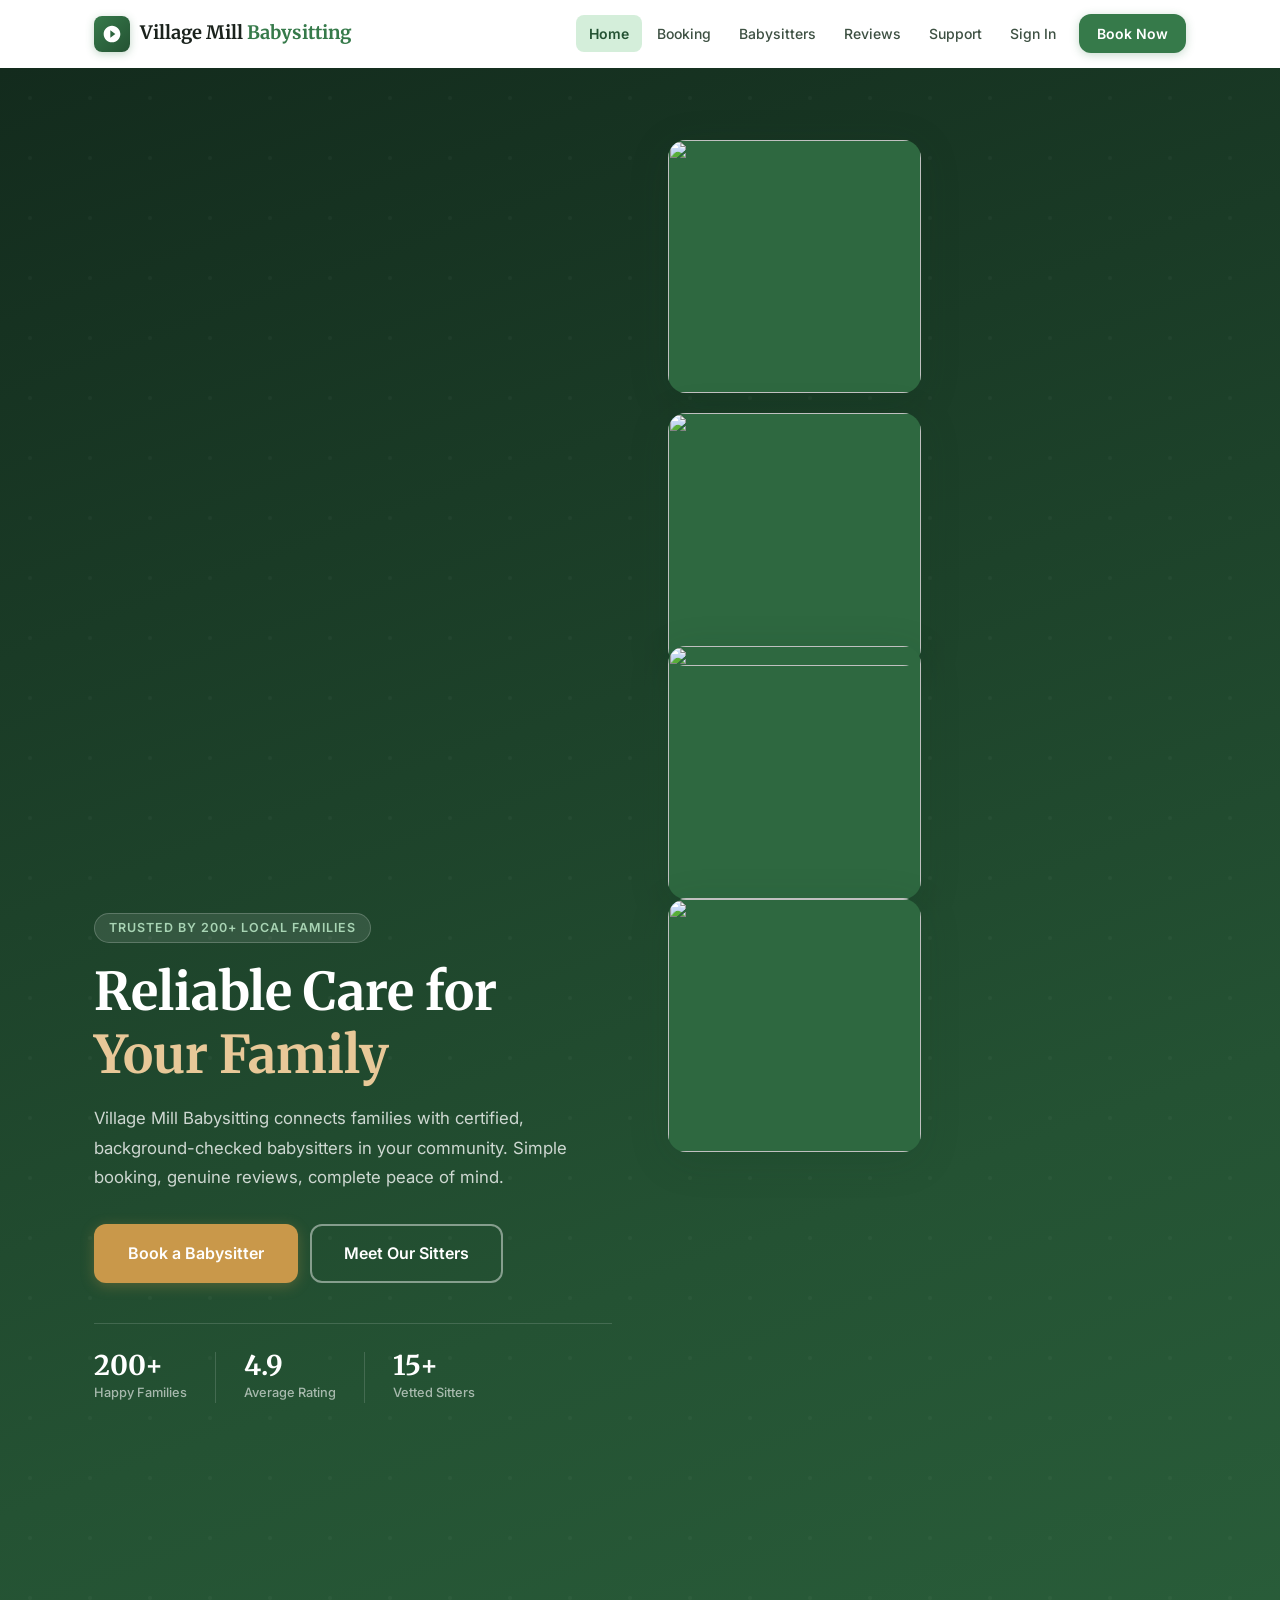
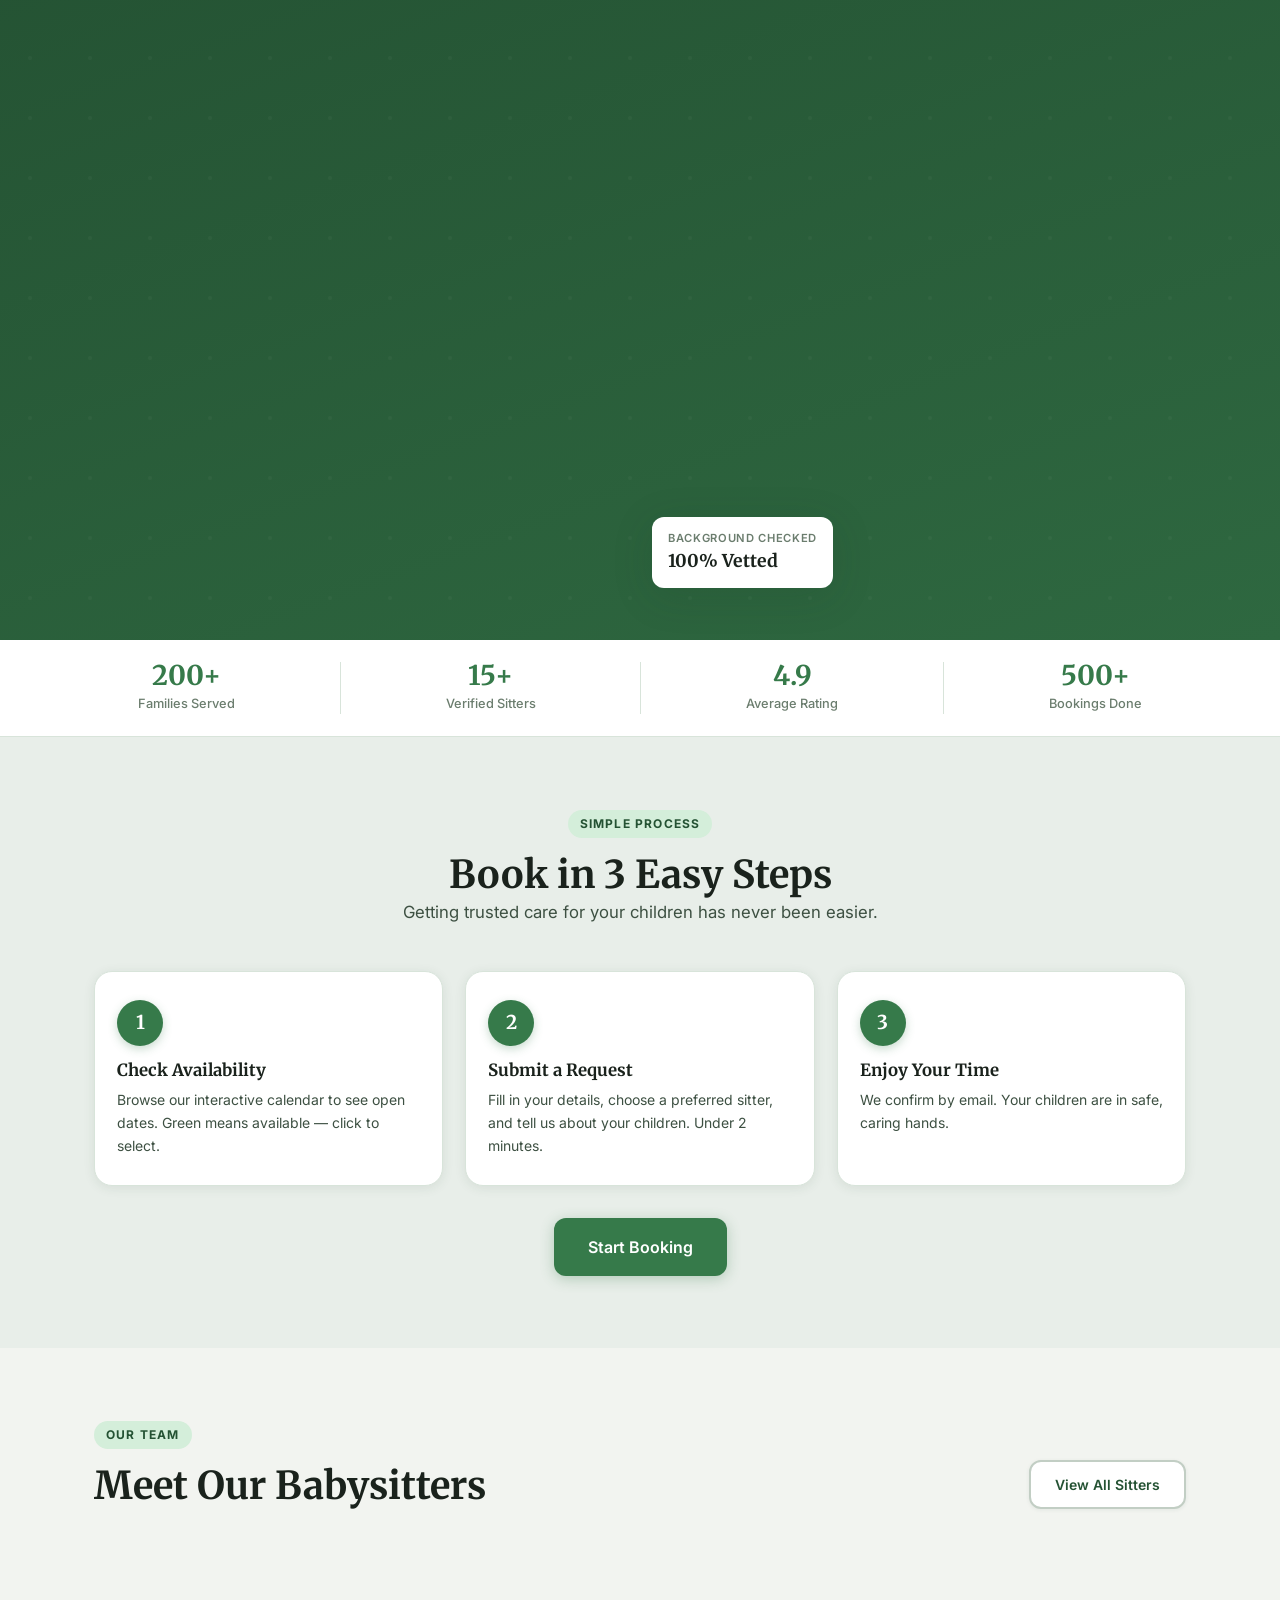
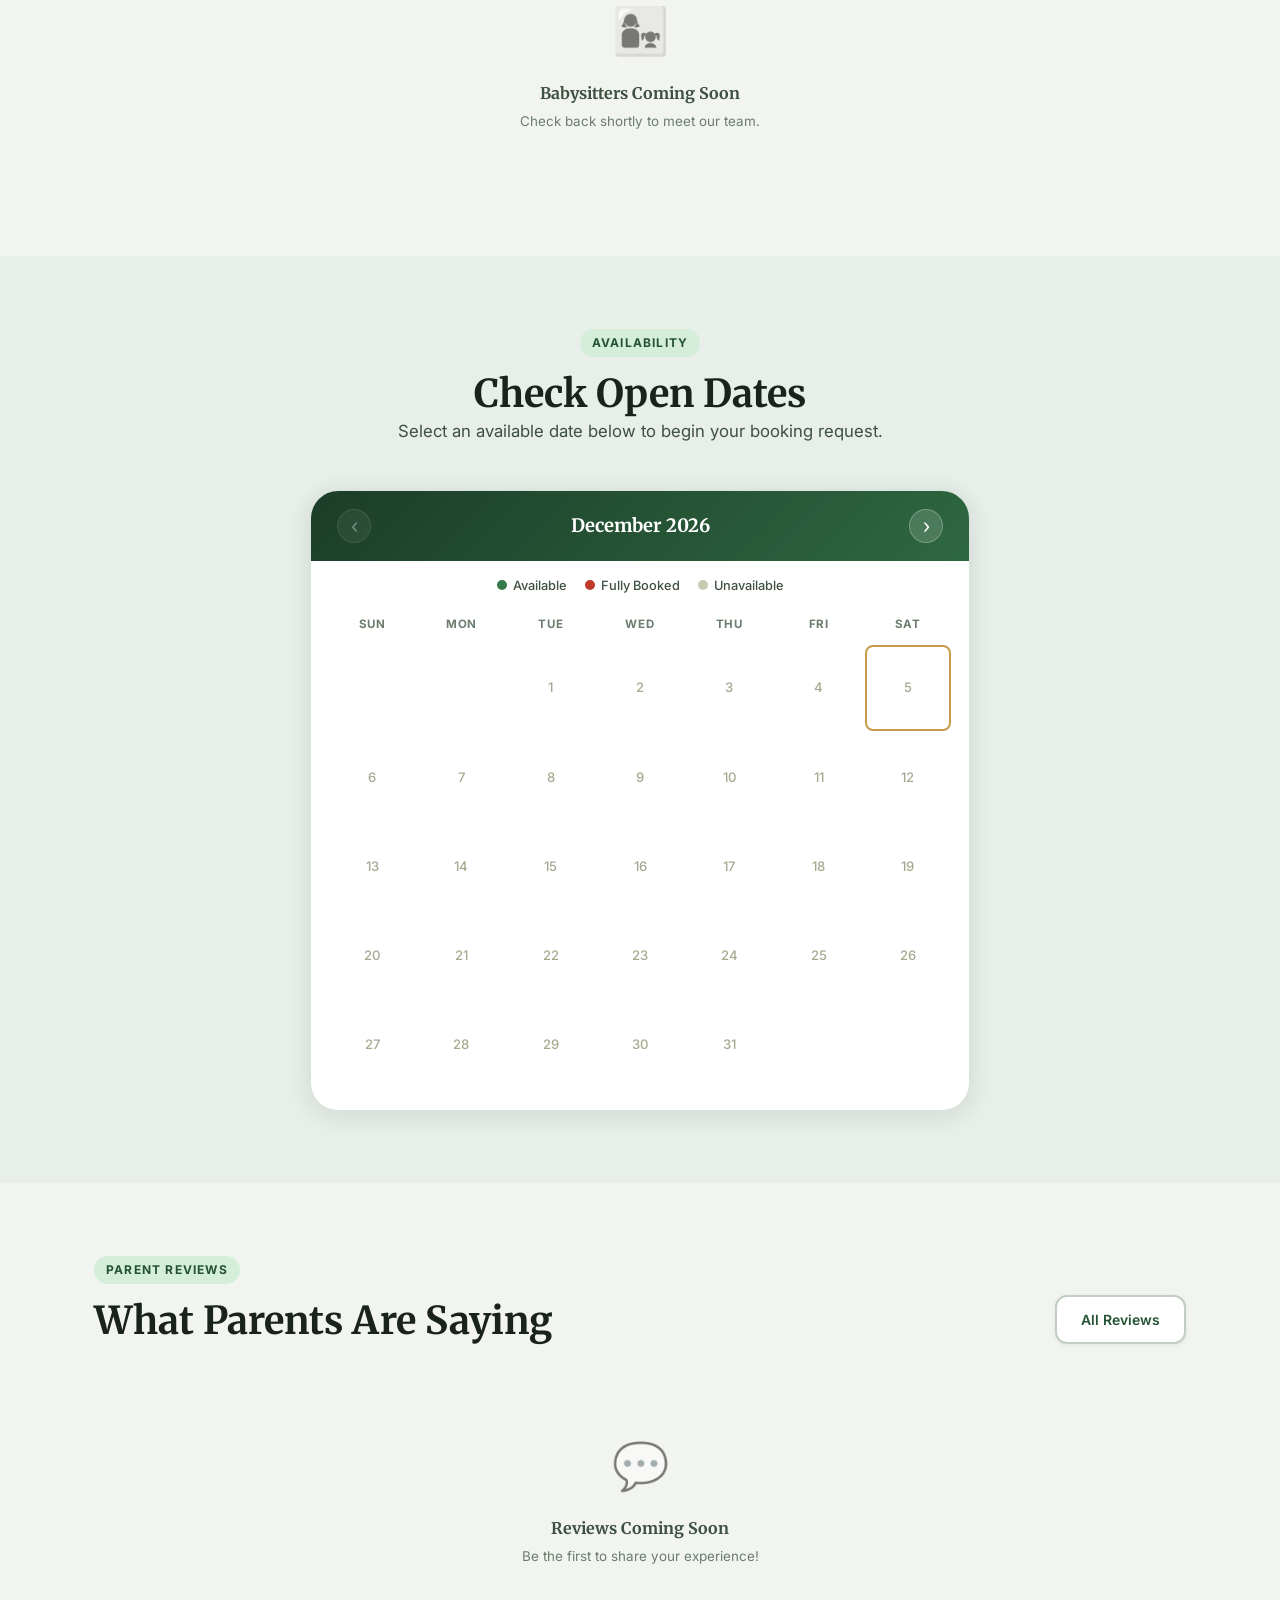
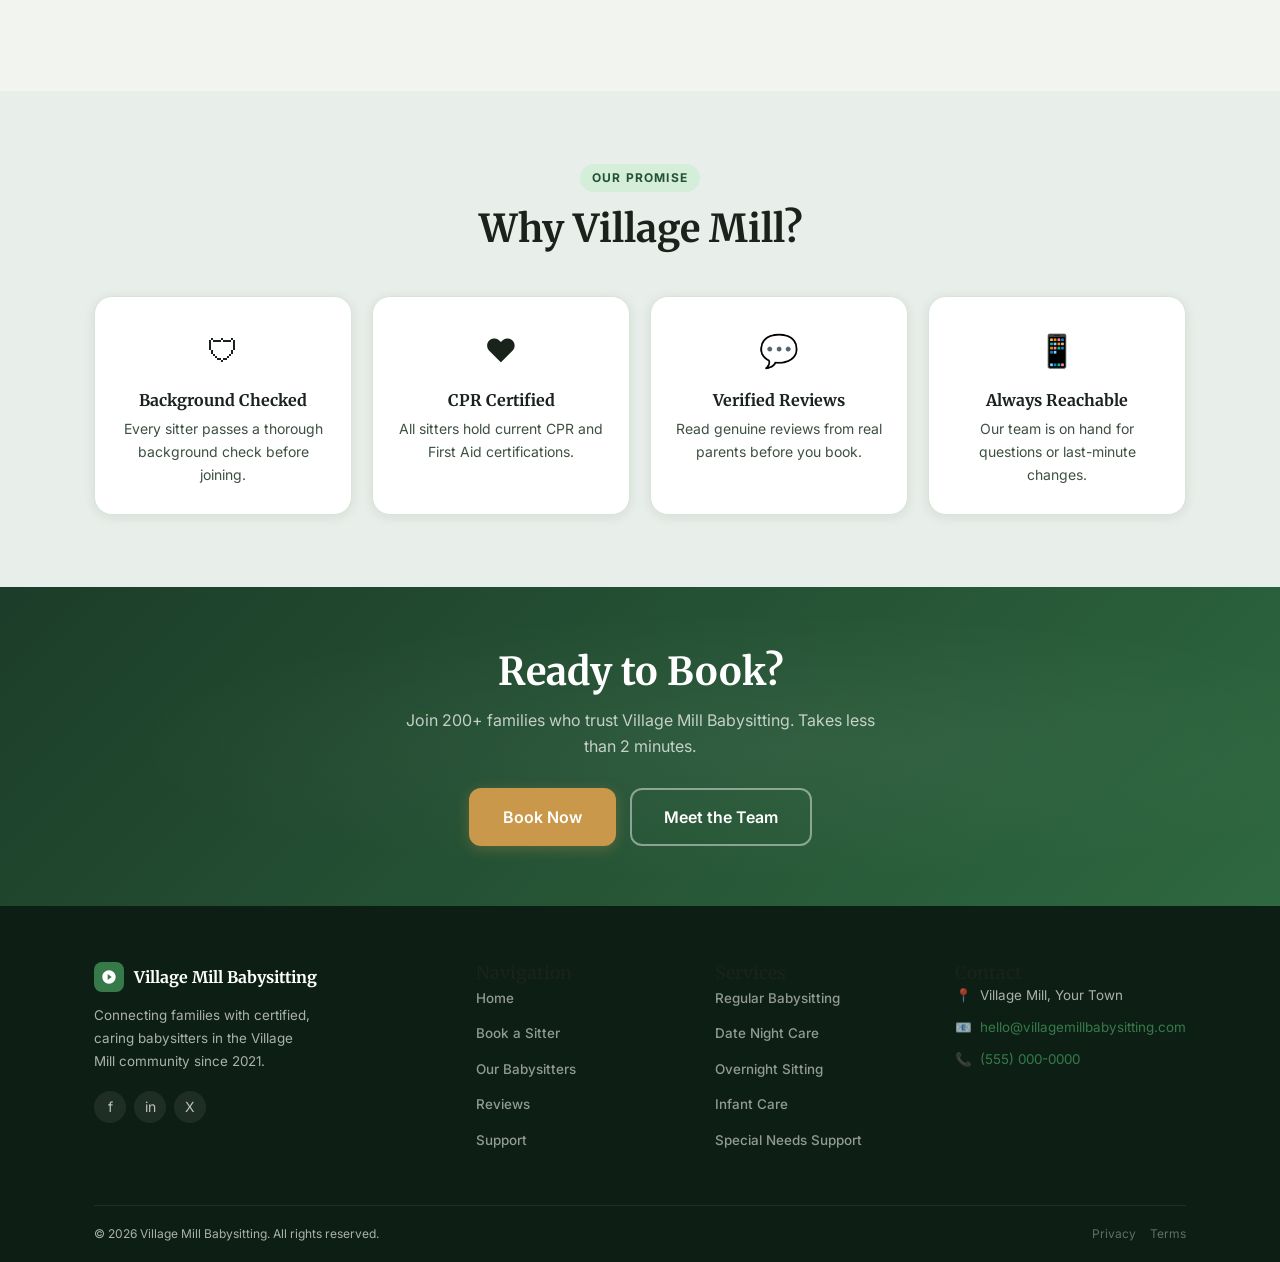
==== commit 35c6959a: "Update index.html" ====
--- a/index.html
+++ b/index.html
@@ -3,449 +3,295 @@
 <head>
   <meta charset="UTF-8">
   <meta name="viewport" content="width=device-width, initial-scale=1.0">
-  <meta name="description" content="Little Stars Care — Find trusted, certified babysitters in your area. Easy online booking, vetted sitters, and real parent reviews.">
-  <meta name="theme-color" content="#3A7BD5">
-  <!-- Open Graph -->
-  <meta property="og:title"       content="Around the Pool — Trusted Babysitting Services">
-  <meta property="og:description" content="Certified, background-checked babysitters. Easy booking, real reviews, peace of mind.">
-  <meta property="og:type"        content="website">
-  <title>Little Stars Care — Trusted Babysitting Services</title>
-  <!-- Favicon (inline SVG — no separate file needed) -->
-  <link rel="icon" href="data:image/svg+xml,<svg xmlns='http://www.w3.org/2000/svg' viewBox='0 0 100 100'><text y='.9em' font-size='90'>⭐</text></svg>">
-  <!-- Fonts -->
+  <meta name="description" content="Village Mill Babysitting — trusted, vetted babysitters for your family. Easy online booking and real parent reviews.">
+  <title>Village Mill Babysitting — Trusted Family Care</title>
+  <link rel="icon" href="data:image/svg+xml,<svg xmlns='http://www.w3.org/2000/svg' viewBox='0 0 100 100'><rect width='100' height='100' rx='18' fill='%23367A4A'/><text y='.85em' x='12' font-size='72'>V</text></svg>">
   <link rel="preconnect" href="https://fonts.googleapis.com">
   <link rel="preconnect" href="https://fonts.gstatic.com" crossorigin>
-  <link href="https://fonts.googleapis.com/css2?family=Nunito:wght@400;600;700;800&family=Playfair+Display:wght@700&display=swap" rel="stylesheet">
-  <!-- Styles -->
+  <link href="https://fonts.googleapis.com/css2?family=Inter:wght@400;500;600;700&family=Merriweather:wght@700&display=swap" rel="stylesheet">
   <link rel="stylesheet" href="css/styles.css">
-  <!-- Override arrow pseudo-elements on the 4-col "why us" grid only -->
-  <style>
-    .why-grid .step-card::after { display: none !important; }
-  </style>
 </head>
 <body>
 
-  <!-- ══════════════════════════════════════════════════════
-       HEADER — identical on every page
-       ══════════════════════════════════════════════════════ -->
-  <header class="site-header" role="banner">
-    <div class="container header-inner">
-
-      <a href="index.html" class="logo" aria-label="Little Stars Care — Go to home page">
-        <div class="logo-icon" aria-hidden="true">⭐</div>
-        <span>Little <span class="logo-accent">Stars</span> Care</span>
-      </a>
-
-      <nav class="main-nav" id="main-nav" role="navigation" aria-label="Primary navigation">
-        <ul class="nav-list" role="list">
-          <li><a href="index.html"       class="nav-link">Home</a></li>
-          <li><a href="booking.html"     class="nav-link">Book Now</a></li>
-          <li><a href="babysitters.html" class="nav-link">Babysitters</a></li>
-          <li><a href="reviews.html"     class="nav-link">Reviews</a></li>
-          <li><a href="support.html"     class="nav-link">Support</a></li>
-          <li><a href="booking.html"     class="nav-link nav-cta">📅 Book a Sitter</a></li>
+<!-- HEADER -->
+<header class="site-header" role="banner">
+  <div class="container header-inner">
+    <a href="index.html" class="logo" aria-label="Village Mill Babysitting home">
+      <div class="logo-mark" aria-hidden="true">
+        <svg viewBox="0 0 24 24"><path d="M12 2C6.48 2 2 6.48 2 12s4.48 10 10 10 10-4.48 10-10S17.52 2 12 2zm-2 14.5v-9l6 4.5-6 4.5z"/></svg>
+      </div>
+      <span>Village Mill <span class="logo-accent">Babysitting</span></span>
+    </a>
+    <nav class="main-nav" id="main-nav" aria-label="Primary navigation">
+      <ul class="nav-list">
+        <li><a href="index.html"       class="nav-link">Home</a></li>
+        <li><a href="booking.html"     class="nav-link">Booking</a></li>
+        <li><a href="babysitters.html" class="nav-link">Babysitters</a></li>
+        <li><a href="reviews.html"     class="nav-link">Reviews</a></li>
+        <li><a href="support.html"     class="nav-link">Support</a></li>
+        <li><a href="login.html"       class="nav-link" id="nav-auth-link">Sign In</a></li>
+        <li><a href="booking.html"     class="nav-link nav-cta">Book Now</a></li>
+      </ul>
+    </nav>
+    <button class="menu-toggle" id="menu-toggle" aria-expanded="false" aria-controls="main-nav" aria-label="Toggle menu">
+      <span class="hamburger-line"></span><span class="hamburger-line"></span><span class="hamburger-line"></span>
+    </button>
+  </div>
+</header>
+
+<main>
+
+  <!-- HERO -->
+  <section class="hero" aria-labelledby="hero-heading">
+    <div class="container">
+      <div class="hero-inner">
+        <div class="hero-content-anim">
+          <div class="hero-eyebrow">Trusted by 200+ local families</div>
+          <h1 id="hero-heading">
+            Reliable Care for<br><em>Your Family</em>
+          </h1>
+          <p class="hero-sub">
+            Village Mill Babysitting connects families with certified, background-checked
+            babysitters in your community. Simple booking, genuine reviews, complete peace of mind.
+          </p>
+          <div class="hero-actions">
+            <a href="booking.html" class="btn btn-accent btn-lg">Book a Babysitter</a>
+            <a href="babysitters.html" class="btn btn-outline btn-lg">Meet Our Sitters</a>
+          </div>
+          <div class="hero-stats">
+            <div><div class="hero-stat-num">200+</div><div class="hero-stat-label">Happy Families</div></div>
+            <div style="width:1px;background:rgba(255,255,255,.15)"></div>
+            <div><div class="hero-stat-num">4.9</div><div class="hero-stat-label">Average Rating</div></div>
+            <div style="width:1px;background:rgba(255,255,255,.15)"></div>
+            <div><div class="hero-stat-num">15+</div><div class="hero-stat-label">Vetted Sitters</div></div>
+          </div>
+        </div>
+        <div class="hero-visual hero-visual-anim" aria-hidden="true">
+          <div class="hero-img-grid">
+            <div class="hero-img-card"><img src="https://images.unsplash.com/photo-1544776193-352d25ca82cd?w=300&h=300&fit=crop" alt=""></div>
+            <div class="hero-img-card"><img src="https://images.unsplash.com/photo-1587654780291-39c9404d746b?w=300&h=300&fit=crop" alt=""></div>
+            <div class="hero-img-card"><img src="https://images.unsplash.com/photo-1519340241574-2cec6aef0c01?w=300&h=300&fit=crop" alt=""></div>
+            <div class="hero-img-card"><img src="https://images.unsplash.com/photo-1491013516836-7db643ee125a?w=300&h=300&fit=crop" alt=""></div>
+          </div>
+          <div class="hero-trust-badge">
+            <div>
+              <div class="trust-badge-label">Background Checked</div>
+              <div class="trust-badge-val">100% Vetted</div>
+            </div>
+          </div>
+        </div>
+      </div>
+    </div>
+  </section>
+
+  <!-- STATS BAR -->
+  <div class="stats-bar">
+    <div class="container">
+      <div class="stats-bar-inner">
+        <div><div class="stat-num" data-target="200" data-suffix="+">200+</div><div class="stat-label">Families Served</div></div>
+        <div class="stat-divider"></div>
+        <div><div class="stat-num" data-target="15" data-suffix="+">15+</div><div class="stat-label">Verified Sitters</div></div>
+        <div class="stat-divider"></div>
+        <div><div class="stat-num" data-target="4.9" data-suffix="">4.9</div><div class="stat-label">Average Rating</div></div>
+        <div class="stat-divider"></div>
+        <div><div class="stat-num" data-target="500" data-suffix="+">500+</div><div class="stat-label">Bookings Done</div></div>
+      </div>
+    </div>
+  </div>
+
+  <!-- HOW IT WORKS -->
+  <section class="section section-alt" aria-labelledby="how-heading">
+    <div class="container">
+      <header class="section-header centered">
+        <div class="section-label">Simple Process</div>
+        <h2 id="how-heading">Book in 3 Easy Steps</h2>
+        <p class="section-subtitle">Getting trusted care for your children has never been easier.</p>
+      </header>
+      <div class="steps-grid stagger">
+        <article class="step-card animate-in">
+          <div class="step-num">1</div>
+          <h3 class="step-title">Check Availability</h3>
+          <p class="step-desc">Browse our interactive calendar to see open dates. Green means available — click to select.</p>
+        </article>
+        <article class="step-card animate-in">
+          <div class="step-num">2</div>
+          <h3 class="step-title">Submit a Request</h3>
+          <p class="step-desc">Fill in your details, choose a preferred sitter, and tell us about your children. Under 2 minutes.</p>
+        </article>
+        <article class="step-card animate-in">
+          <div class="step-num">3</div>
+          <h3 class="step-title">Enjoy Your Time</h3>
+          <p class="step-desc">We confirm by email. Your children are in safe, caring hands.</p>
+        </article>
+      </div>
+      <div class="text-center mt-32">
+        <a href="booking.html" class="btn btn-primary btn-lg">Start Booking</a>
+      </div>
+    </div>
+  </section>
+
+  <!-- FEATURED BABYSITTERS -->
+  <section class="section" aria-labelledby="sitters-heading">
+    <div class="container">
+      <header class="section-header" style="display:flex;align-items:flex-end;justify-content:space-between;flex-wrap:wrap;gap:14px;margin-bottom:32px">
+        <div>
+          <div class="section-label">Our Team</div>
+          <h2 id="sitters-heading" style="margin-bottom:0">Meet Our Babysitters</h2>
+        </div>
+        <a href="babysitters.html" class="btn btn-secondary">View All Sitters</a>
+      </header>
+      <div class="grid-3" id="featured-sitters" aria-live="polite">
+        <div class="empty-state" style="grid-column:1/-1"><span class="empty-icon">&#9679;</span><p>Loading…</p></div>
+      </div>
+    </div>
+  </section>
+
+  <!-- CALENDAR -->
+  <section class="section section-alt" aria-labelledby="cal-heading">
+    <div class="container">
+      <header class="section-header centered">
+        <div class="section-label">Availability</div>
+        <h2 id="cal-heading">Check Open Dates</h2>
+        <p class="section-subtitle">Select an available date below to begin your booking request.</p>
+      </header>
+      <div id="home-calendar" class="calendar-container animate-in"></div>
+    </div>
+  </section>
+
+  <!-- FEATURED REVIEWS -->
+  <section class="section" aria-labelledby="reviews-heading">
+    <div class="container">
+      <header class="section-header" style="display:flex;align-items:flex-end;justify-content:space-between;flex-wrap:wrap;gap:14px;margin-bottom:32px">
+        <div>
+          <div class="section-label">Parent Reviews</div>
+          <h2 id="reviews-heading" style="margin-bottom:0">What Parents Are Saying</h2>
+        </div>
+        <a href="reviews.html" class="btn btn-secondary">All Reviews</a>
+      </header>
+      <div class="grid-3" id="featured-reviews" aria-live="polite">
+        <div class="empty-state" style="grid-column:1/-1"><span class="empty-icon">&#9679;</span><p>Loading…</p></div>
+      </div>
+    </div>
+  </section>
+
+  <!-- WHY US -->
+  <section class="section section-alt" aria-labelledby="why-heading">
+    <div class="container">
+      <header class="section-header centered">
+        <div class="section-label">Our Promise</div>
+        <h2 id="why-heading">Why Village Mill?</h2>
+      </header>
+      <div class="grid-4 stagger">
+        <article class="step-card animate-in" style="text-align:center">
+          <div style="font-size:32px;margin-bottom:12px">&#128737;</div>
+          <h3 class="step-title" style="font-size:1rem">Background Checked</h3>
+          <p class="step-desc">Every sitter passes a thorough background check before joining.</p>
+        </article>
+        <article class="step-card animate-in" style="text-align:center">
+          <div style="font-size:32px;margin-bottom:12px">&#10084;</div>
+          <h3 class="step-title" style="font-size:1rem">CPR Certified</h3>
+          <p class="step-desc">All sitters hold current CPR and First Aid certifications.</p>
+        </article>
+        <article class="step-card animate-in" style="text-align:center">
+          <div style="font-size:32px;margin-bottom:12px">&#128172;</div>
+          <h3 class="step-title" style="font-size:1rem">Verified Reviews</h3>
+          <p class="step-desc">Read genuine reviews from real parents before you book.</p>
+        </article>
+        <article class="step-card animate-in" style="text-align:center">
+          <div style="font-size:32px;margin-bottom:12px">&#128241;</div>
+          <h3 class="step-title" style="font-size:1rem">Always Reachable</h3>
+          <p class="step-desc">Our team is on hand for questions or last-minute changes.</p>
+        </article>
+      </div>
+    </div>
+  </section>
+
+  <!-- CTA -->
+  <section class="cta-banner" aria-labelledby="cta-heading">
+    <div class="container" style="position:relative;z-index:1">
+      <h2 id="cta-heading">Ready to Book?</h2>
+      <p>Join 200+ families who trust Village Mill Babysitting. Takes less than 2 minutes.</p>
+      <div style="display:flex;gap:14px;justify-content:center;flex-wrap:wrap">
+        <a href="booking.html"     class="btn btn-accent btn-lg">Book Now</a>
+        <a href="babysitters.html" class="btn btn-outline  btn-lg">Meet the Team</a>
+      </div>
+    </div>
+  </section>
+
+</main>
+
+<!-- FOOTER -->
+<footer class="site-footer">
+  <div class="container">
+    <div class="footer-grid">
+      <div>
+        <div class="footer-logo">
+          <div class="footer-logo-mark"><svg viewBox="0 0 24 24"><path d="M12 2C6.48 2 2 6.48 2 12s4.48 10 10 10 10-4.48 10-10S17.52 2 12 2zm-2 14.5v-9l6 4.5-6 4.5z"/></svg></div>
+          Village Mill Babysitting
+        </div>
+        <p class="footer-brand-desc">Connecting families with certified, caring babysitters in the Village Mill community since 2021.</p>
+        <nav class="footer-social" aria-label="Social media">
+          <a href="#" class="social-link" aria-label="Facebook">f</a>
+          <a href="#" class="social-link" aria-label="Instagram">in</a>
+          <a href="#" class="social-link" aria-label="Twitter">X</a>
+        </nav>
+      </div>
+      <div>
+        <h4>Navigation</h4>
+        <ul class="footer-links">
+          <li><a href="index.html">Home</a></li>
+          <li><a href="booking.html">Book a Sitter</a></li>
+          <li><a href="babysitters.html">Our Babysitters</a></li>
+          <li><a href="reviews.html">Reviews</a></li>
+          <li><a href="support.html">Support</a></li>
         </ul>
-      </nav>
-
-      <button class="menu-toggle" id="menu-toggle"
-              aria-expanded="false" aria-controls="main-nav"
-              aria-label="Open navigation menu">
-        <span class="hamburger-line"></span>
-        <span class="hamburger-line"></span>
-        <span class="hamburger-line"></span>
-      </button>
-    </div>
-  </header>
-
-  <main id="main-content">
-
-    <!-- ══════════════════════════════════════════════════════
-         HERO
-         ══════════════════════════════════════════════════════ -->
-    <section class="hero" aria-labelledby="hero-heading">
-      <div class="container">
-        <div class="hero-inner">
-
-          <!-- Left: Content -->
-          <div class="hero-content-anim">
-            <div class="hero-badge">
-              <span aria-hidden="true">⭐</span>
-              Trusted by 200+ local families
-            </div>
-
-            <h1 class="hero-title" id="hero-heading">
-              Find a <em>Babysitter</em><br>
-              You Can Trust
-            </h1>
-
-            <p class="hero-subtitle">
-              Little Stars Care connects families with certified, background-checked
-              babysitters. Easy online booking, genuine reviews, and true peace of
-              mind — every single time.
-            </p>
-
-            <div class="hero-actions">
-              <a href="booking.html" class="btn btn-primary btn-lg">
-                📅 Book a Babysitter
-              </a>
-              <a href="babysitters.html" class="btn btn-secondary btn-lg">
-                Meet Our Sitters
-              </a>
-            </div>
-
-            <div class="hero-stats" role="list" aria-label="Service highlights">
-              <div class="hero-stat" role="listitem">
-                <div class="hero-stat-num">200+</div>
-                <div class="hero-stat-label">Happy Families</div>
-              </div>
-              <div class="hero-stat" role="listitem">
-                <div class="hero-stat-num">4.9★</div>
-                <div class="hero-stat-label">Average Rating</div>
-              </div>
-              <div class="hero-stat" role="listitem">
-                <div class="hero-stat-num">15+</div>
-                <div class="hero-stat-label">Vetted Sitters</div>
-              </div>
-            </div>
-          </div>
-
-          <!-- Right: Image grid (desktop only — hidden on tablet/mobile via CSS) -->
-          <div class="hero-visual hero-visual-anim" aria-hidden="true">
-            <div class="hero-img-grid">
-              <!-- Replace these with your own babysitter photos -->
-              <div class="hero-img-card">
-                <img src="https://randomuser.me/api/portraits/women/26.jpg"
-                     alt="" loading="eager"
-                     onerror="this.parentElement.style.background='var(--blue-200)'">
-              </div>
-              <div class="hero-img-card">
-                <img src="https://randomuser.me/api/portraits/women/44.jpg"
-                     alt="" loading="eager"
-                     onerror="this.parentElement.style.background='var(--blue-300)'">
-              </div>
-              <div class="hero-img-card">
-                <img src="https://randomuser.me/api/portraits/men/32.jpg"
-                     alt="" loading="eager"
-                     onerror="this.parentElement.style.background='var(--blue-200)'">
-              </div>
-              <div class="hero-img-card">
-                <img src="https://randomuser.me/api/portraits/women/65.jpg"
-                     alt="" loading="eager"
-                     onerror="this.parentElement.style.background='var(--blue-300)'">
-              </div>
-            </div>
-            <!-- Floating trust badge -->
-            <div class="hero-float-badge">
-              <span class="hero-float-icon">🛡️</span>
-              <div>
-                <div class="hero-float-label">Background Checked</div>
-                <div class="hero-float-val">100% Vetted</div>
-              </div>
-            </div>
-          </div>
-
-        </div>
-      </div>
-    </section>
-
-    <!-- ══════════════════════════════════════════════════════
-         STATS BAR
-         ══════════════════════════════════════════════════════ -->
-    <div class="stats-bar" role="region" aria-label="Service statistics">
-      <div class="container">
-        <div class="stats-bar-inner">
-          <div class="stat-item">
-            <div class="stat-num" data-target="200" data-suffix="+">200+</div>
-            <div class="stat-label">Families Served</div>
-          </div>
-          <div class="stat-divider" role="separator" aria-hidden="true"></div>
-          <div class="stat-item">
-            <div class="stat-num" data-target="15" data-suffix="+">15+</div>
-            <div class="stat-label">Verified Sitters</div>
-          </div>
-          <div class="stat-divider" role="separator" aria-hidden="true"></div>
-          <div class="stat-item">
-            <div class="stat-num" data-target="4.9" data-suffix="★">4.9★</div>
-            <div class="stat-label">Average Rating</div>
-          </div>
-          <div class="stat-divider" role="separator" aria-hidden="true"></div>
-          <div class="stat-item">
-            <div class="stat-num" data-target="500" data-suffix="+">500+</div>
-            <div class="stat-label">Bookings Completed</div>
-          </div>
-          <div class="stat-divider" role="separator" aria-hidden="true"></div>
-          <div class="stat-item">
-            <div class="stat-num" data-target="5" data-suffix=" yrs">5 yrs</div>
-            <div class="stat-label">In Business</div>
-          </div>
-        </div>
-      </div>
-    </div>
-
-    <!-- ══════════════════════════════════════════════════════
-         HOW IT WORKS
-         ══════════════════════════════════════════════════════ -->
-    <section class="section section-alt" aria-labelledby="how-heading">
-      <div class="container">
-        <header class="section-header centered">
-          <div class="section-label" aria-hidden="true">Simple Process</div>
-          <h2 class="section-title" id="how-heading">Book in 3 Easy Steps</h2>
-          <p class="section-subtitle">
-            Getting a trusted babysitter has never been simpler.
-          </p>
-        </header>
-
-        <div class="steps-grid stagger animate-in" role="list">
-          <article class="step-card" role="listitem">
-            <div class="step-num" aria-hidden="true">1</div>
-            <h3 class="step-title">Check Availability</h3>
-            <p class="step-desc">
-              Browse our interactive calendar to find open dates.
-              Green means available — just click to select.
-            </p>
-          </article>
-          <article class="step-card" role="listitem">
-            <div class="step-num" aria-hidden="true">2</div>
-            <h3 class="step-title">Submit a Request</h3>
-            <p class="step-desc">
-              Fill in your details, choose a preferred sitter, and tell us
-              a little about your children. Takes under 2 minutes.
-            </p>
-          </article>
-          <article class="step-card" role="listitem">
-            <div class="step-num" aria-hidden="true">3</div>
-            <h3 class="step-title">Enjoy Your Evening</h3>
-            <p class="step-desc">
-              We'll confirm your booking by email. Your children are in safe,
-              caring hands — go enjoy your time!
-            </p>
-          </article>
-        </div>
-
-        <div class="text-center mt-32">
-          <a href="booking.html" class="btn btn-primary btn-lg">
-            Start Booking →
-          </a>
-        </div>
-      </div>
-    </section>
-
-    <!-- ══════════════════════════════════════════════════════
-         FEATURED BABYSITTERS
-         ══════════════════════════════════════════════════════ -->
-    <section class="section" aria-labelledby="sitters-heading">
-      <div class="container">
-        <header class="section-header"
-                style="display:flex;align-items:flex-end;justify-content:space-between;flex-wrap:wrap;gap:16px;margin-bottom:40px">
-          <div>
-            <div class="section-label" aria-hidden="true">Our Team</div>
-            <h2 class="section-title" id="sitters-heading" style="margin-bottom:0">
-              Meet Our Babysitters
-            </h2>
-          </div>
-          <a href="babysitters.html" class="btn btn-secondary">View All Sitters →</a>
-        </header>
-
-        <!-- JS renders cards here; loader is replaced when data loads -->
-        <div class="grid-3" id="featured-sitters" role="list" aria-label="Featured babysitters">
-          <div class="empty-state" style="grid-column:1/-1" aria-live="polite">
-            <span class="empty-icon" aria-hidden="true">⏳</span>
-            <p>Loading babysitters…</p>
-          </div>
-        </div>
-      </div>
-    </section>
-
-    <!-- ══════════════════════════════════════════════════════
-         AVAILABILITY CALENDAR
-         ══════════════════════════════════════════════════════ -->
-    <section class="section section-alt calendar-section" aria-labelledby="cal-heading">
-      <div class="container">
-        <header class="section-header centered">
-          <div class="section-label" aria-hidden="true">Availability</div>
-          <h2 class="section-title" id="cal-heading">Check Available Dates</h2>
-          <p class="section-subtitle">
-            Select a green date below to start your booking. Availability is
-            updated by our admin team regularly.
-          </p>
-        </header>
-
-        <div id="home-calendar" class="calendar-container animate-in">
-          <!-- Rendered by js/calendar.js — AvailabilityCalendar -->
-        </div>
-      </div>
-    </section>
-
-    <!-- ══════════════════════════════════════════════════════
-         FEATURED REVIEWS
-         ══════════════════════════════════════════════════════ -->
-    <section class="section" aria-labelledby="reviews-heading">
-      <div class="container">
-        <header class="section-header"
-                style="display:flex;align-items:flex-end;justify-content:space-between;flex-wrap:wrap;gap:16px;margin-bottom:40px">
-          <div>
-            <div class="section-label" aria-hidden="true">Parent Reviews</div>
-            <h2 class="section-title" id="reviews-heading" style="margin-bottom:0">
-              What Parents Are Saying
-            </h2>
-          </div>
-          <a href="reviews.html" class="btn btn-secondary">All Reviews →</a>
-        </header>
-
-        <div class="grid-3" id="featured-reviews" role="list" aria-label="Featured parent reviews">
-          <div class="empty-state" style="grid-column:1/-1" aria-live="polite">
-            <span class="empty-icon" aria-hidden="true">⏳</span>
-            <p>Loading reviews…</p>
-          </div>
-        </div>
-      </div>
-    </section>
-
-    <!-- ══════════════════════════════════════════════════════
-         WHY LITTLE STARS CARE
-         ══════════════════════════════════════════════════════ -->
-    <section class="section section-alt" aria-labelledby="why-heading">
-      <div class="container">
-        <header class="section-header centered">
-          <div class="section-label" aria-hidden="true">Our Promise</div>
-          <h2 class="section-title" id="why-heading">Why Little Stars Care?</h2>
-          <p class="section-subtitle">
-            We go above and beyond to make sure your family is safe, happy, and supported.
-          </p>
-        </header>
-
-        <!-- why-grid class disables the step-card arrow pseudo-elements -->
-        <div class="grid-4 stagger why-grid" role="list">
-          <article class="step-card animate-in" role="listitem">
-            <div style="font-size:38px;margin-bottom:14px" aria-hidden="true">🛡️</div>
-            <h3 class="step-title" style="font-size:1.1rem">Background Checked</h3>
-            <p class="step-desc">Every sitter passes a thorough background check before joining our team.</p>
-          </article>
-          <article class="step-card animate-in" role="listitem">
-            <div style="font-size:38px;margin-bottom:14px" aria-hidden="true">❤️‍🩹</div>
-            <h3 class="step-title" style="font-size:1.1rem">CPR Certified</h3>
-            <p class="step-desc">All our babysitters hold current CPR and First Aid certifications.</p>
-          </article>
-          <article class="step-card animate-in" role="listitem">
-            <div style="font-size:38px;margin-bottom:14px" aria-hidden="true">💬</div>
-            <h3 class="step-title" style="font-size:1.1rem">Real Reviews</h3>
-            <p class="step-desc">Read genuine reviews from verified parents before you choose your sitter.</p>
-          </article>
-          <article class="step-card animate-in" role="listitem">
-            <div style="font-size:38px;margin-bottom:14px" aria-hidden="true">📞</div>
-            <h3 class="step-title" style="font-size:1.1rem">Always Reachable</h3>
-            <p class="step-desc">Our support team is on hand to help with questions or last-minute changes.</p>
-          </article>
-        </div>
-      </div>
-    </section>
-
-    <!-- ══════════════════════════════════════════════════════
-         CTA BANNER
-         ══════════════════════════════════════════════════════ -->
-    <section class="cta-banner" aria-labelledby="cta-heading">
-      <div class="container" style="position:relative;z-index:1">
-        <h2 id="cta-heading">Ready to Book a Babysitter?</h2>
-        <p>Join 200+ families who trust Little Stars Care. It takes less than 2 minutes.</p>
-        <div style="display:flex;gap:16px;justify-content:center;flex-wrap:wrap">
-          <a href="booking.html"     class="btn btn-primary btn-lg">📅 Book Now</a>
-          <a href="babysitters.html" class="btn btn-outline  btn-lg">Meet the Team</a>
-        </div>
-      </div>
-    </section>
-
-  </main>
-
-  <!-- ══════════════════════════════════════════════════════
-       FOOTER — identical on every page
-       ══════════════════════════════════════════════════════ -->
-  <footer class="site-footer" role="contentinfo">
-    <div class="container">
-      <div class="footer-grid">
-        <div class="footer-brand">
-          <div class="footer-logo">
-            <span aria-hidden="true">⭐</span> Little Stars Care
-          </div>
-          <p class="footer-brand-desc">
-            Connecting families with certified, caring babysitters since 2021.
-            Your peace of mind is our mission.
-          </p>
-          <nav class="footer-social" aria-label="Social media links">
-            <a href="#" class="social-link" aria-label="Follow us on Facebook">📘</a>
-            <a href="#" class="social-link" aria-label="Follow us on Instagram">📷</a>
-            <a href="#" class="social-link" aria-label="Follow us on Twitter / X">🐦</a>
-          </nav>
-        </div>
-        <div class="footer-col">
-          <h4>Quick Links</h4>
-          <ul class="footer-links">
-            <li><a href="index.html">Home</a></li>
-            <li><a href="booking.html">Book a Sitter</a></li>
-            <li><a href="babysitters.html">Our Babysitters</a></li>
-            <li><a href="reviews.html">Reviews</a></li>
-            <li><a href="support.html">Support</a></li>
-          </ul>
-        </div>
-        <div class="footer-col">
-          <h4>Services</h4>
-          <ul class="footer-links">
-            <li><a href="booking.html">Regular Babysitting</a></li>
-            <li><a href="booking.html">Date Night Care</a></li>
-            <li><a href="booking.html">Overnight Sitting</a></li>
-            <li><a href="booking.html">Infant Care</a></li>
-            <li><a href="booking.html">Special Needs Support</a></li>
-          </ul>
-        </div>
-        <div class="footer-col">
-          <h4>Contact Us</h4>
-          <!-- TODO: Replace with your real contact details -->
-          <div class="footer-contact-item">
-            <span class="footer-contact-item-icon" aria-hidden="true">📍</span>
-            <span>Your City, State 00000</span>
-          </div>
-          <div class="footer-contact-item">
-            <span class="footer-contact-item-icon" aria-hidden="true">📧</span>
-            <a href="mailto:hello@littlestarscare.com">hello@littlestarscare.com</a>
-          </div>
-          <div class="footer-contact-item">
-            <span class="footer-contact-item-icon" aria-hidden="true">📞</span>
-            <a href="tel:+15550000000">(555) 000-0000</a>
-          </div>
-        </div>
-      </div>
-      <div class="footer-bottom">
-        <p>&copy; 2026 Little Stars Care. All rights reserved. Made with ❤️ for families.</p>
-        <nav class="footer-bottom-links" aria-label="Legal">
-          <a href="#">Privacy Policy</a>
-          <a href="#">Terms of Service</a>
-        </nav>
-      </div>
-    </div>
-  </footer>
-
-  <!-- ═══════════════════════════════════════════
-       SCRIPTS — data files first, then JS modules
-       ═══════════════════════════════════════════ -->
-  <script src="data/availability.js"></script>
-  <script src="data/babysitters.js"></script>
-  <script src="data/reviews.js"></script>
-  <script src="js/main.js"></script>
-  <script src="js/calendar.js"></script>
-  <script src="js/babysitters.js"></script>
-  <script src="js/reviews.js"></script>
-  <script>
-    document.addEventListener('DOMContentLoaded', function () {
-      // Home-page calendar — click any green date → request form
-      new AvailabilityCalendar('#home-calendar', {
-        requestPage: 'request.html',
-        showBanner:  true
-      });
-      // Featured babysitter compact cards (featured:true in babysitters.js)
-      renderFeaturedBabysitters('featured-sitters');
-      // Featured review cards (featured:true in reviews.js)
-      renderFeaturedReviews('featured-reviews');
-    });
-  </script>
-
+      </div>
+      <div>
+        <h4>Services</h4>
+        <ul class="footer-links">
+          <li><a href="booking.html">Regular Babysitting</a></li>
+          <li><a href="booking.html">Date Night Care</a></li>
+          <li><a href="booking.html">Overnight Sitting</a></li>
+          <li><a href="booking.html">Infant Care</a></li>
+          <li><a href="booking.html">Special Needs Support</a></li>
+        </ul>
+      </div>
+      <div>
+        <h4>Contact</h4>
+        <div class="footer-contact-item"><span>&#128205;</span> Village Mill, Your Town</div>
+        <div class="footer-contact-item"><span>&#128231;</span> <a href="mailto:hello@villagemillbabysitting.com">hello@villagemillbabysitting.com</a></div>
+        <div class="footer-contact-item"><span>&#128222;</span> <a href="tel:+15550000000">(555) 000-0000</a></div>
+      </div>
+    </div>
+    <div class="footer-bottom">
+      <p>&copy; 2026 Village Mill Babysitting. All rights reserved.</p>
+      <nav class="footer-bottom-links"><a href="#">Privacy</a><a href="#">Terms</a></nav>
+    </div>
+  </div>
+</footer>
+
+<script src="data/availability.js"></script>
+<script src="data/babysitters.js"></script>
+<script src="data/reviews.js"></script>
+<script src="js/main.js"></script>
+<script src="js/calendar.js"></script>
+<script src="js/babysitters.js"></script>
+<script src="js/reviews.js"></script>
+<script type="module">
+  import { onAuth } from './js/firebase-app.js';
+  onAuth(user => {
+    const link = document.getElementById('nav-auth-link');
+    if (!link) return;
+    if (user) { link.textContent = 'My Dashboard'; link.href = 'dashboard.html'; }
+    else       { link.textContent = 'Sign In';      link.href = 'login.html'; }
+  });
+</script>
+<script>
+  document.addEventListener('DOMContentLoaded', () => {
+    new AvailabilityCalendar('#home-calendar', { requestPage: 'request.html', showBanner: true });
+    renderFeaturedBabysitters('featured-sitters');
+    renderFeaturedReviews('featured-reviews');
+  });
+</script>
 </body>
 </html>
--- a/css/styles.css
+++ b/css/styles.css
@@ -1,2113 +1,895 @@
 /* ═══════════════════════════════════════════════════════════════════════════
-   LITTLE STARS CARE — Main Stylesheet
-   ═══════════════════════════════════════════════════════════════════════════
-   Sections:
-     1. Design Tokens (CSS Variables)
-     2. CSS Reset & Base
-     3. Typography
-     4. Layout Utilities
-     5. Header & Navigation
-     6. Hero Section
-     7. Stats Bar
-     8. Section Wrappers
-     9. Cards (generic)
-    10. Calendar
-    11. Babysitter Cards & Page
-    12. Review Cards & Page
-    13. Forms & Inputs
-    14. Star Rating
-    15. FAQ Accordion
-    16. Booking Steps
-    17. Support Page
-    18. 404 Page
-    19. Footer
-    20. Animations & Transitions
-    21. Utilities & Helpers
-    22. Media Queries
+   VILLAGE MILL BABYSITTING — Main Stylesheet
+   Spruce green palette, clean professional design, no excess decoration
    ═══════════════════════════════════════════════════════════════════════════ */
 
-
-/* ───────────────────────────────────────────────────────
-   1. DESIGN TOKENS
-   ─────────────────────────────────────────────────────── */
+/* ── 1. DESIGN TOKENS ───────────────────────────────────────────────────── */
 :root {
-  /* Palette */
-  --blue-900: #0D2E5C;
-  --blue-800: #1A4A8A;
-  --blue-700: #1E5BAA;
-  --blue-600: #2D6FCA;
-  --blue-500: #3A7BD5;
-  --blue-400: #5E95DF;
-  --blue-300: #8DB8EE;
-  --blue-200: #C0D9F5;
-  --blue-100: #E3EFF9;
-  --blue-50:  #F0F7FF;
-
-  --coral-600: #C85A2A;
-  --coral-500: #E86830;
-  --coral-400: #FF8A50;
-  --coral-300: #FFB08A;
-  --coral-100: #FFF0E8;
-
-  --green-500: #3DAF78;
-  --green-100: #E5F7EE;
-  --red-500:   #E05252;
-  --red-100:   #FDE8E8;
-  --yellow-500:#F0B429;
-  --yellow-100:#FFF7E0;
-
-  /* Semantic aliases */
-  --primary:        var(--blue-500);
-  --primary-dark:   var(--blue-700);
-  --primary-darker: var(--blue-800);
-  --primary-light:  var(--blue-100);
-  --primary-xlight: var(--blue-50);
-
-  --accent:         var(--coral-400);
-  --accent-dark:    var(--coral-500);
-  --accent-light:   var(--coral-100);
-
-  --success: var(--green-500);
-  --error:   var(--red-500);
-  --warning: var(--yellow-500);
+  /* Spruce Green Palette */
+  --green-950: #0D1F15;
+  --green-900: #132B1D;
+  --green-800: #1C3D29;
+  --green-700: #245233;
+  --green-600: #2E6840;
+  --green-500: #367A4A;  /* primary */
+  --green-400: #4A9660;
+  --green-300: #72B584;
+  --green-200: #A8D4B4;
+  --green-100: #D4EEDA;
+  --green-50:  #EEF7F0;
+
+  /* Warm Cream Accent */
+  --cream-700: #A07840;
+  --cream-600: #B88A4A;
+  --cream-500: #C9984A;  /* accent */
+  --cream-400: #D9AE72;
+  --cream-300: #E8C898;
+  --cream-100: #FAF0DC;
+
+  /* Neutral Warm Grays */
+  --stone-900: #1A1A16;
+  --stone-700: #3A3A30;
+  --stone-500: #6B6B58;
+  --stone-300: #A8A890;
+  --stone-200: #CACAB4;
+  --stone-100: #E8E8D8;
+  --stone-50:  #F5F5ED;
+
+  /* Semantic */
+  --primary:        var(--green-500);
+  --primary-dark:   var(--green-700);
+  --primary-darker: var(--green-800);
+  --primary-light:  var(--green-100);
+  --primary-xlight: var(--green-50);
+
+  --accent:       var(--cream-500);
+  --accent-dark:  var(--cream-600);
+  --accent-light: var(--cream-100);
+
+  --success: #3DAF78;
+  --error:   #C0392B;
+  --warning: #D4880A;
 
   /* Backgrounds */
-  --bg-page:   #F3F8FF;
+  --bg-page:   #F2F4F0;
   --bg-card:   #FFFFFF;
-  --bg-section:#EBF4FF;
+  --bg-section:#E8EEE9;
 
   /* Text */
-  --text-dark:   #18293E;
-  --text-medium: #3E5872;
-  --text-light:  #7A96B0;
-  --text-xlight: #A8C0D2;
+  --text-dark:   #1A221C;
+  --text-medium: #3D5042;
+  --text-light:  #6B7D6E;
+  --text-xlight: #9AAD9C;
 
   /* Borders */
-  --border: #C8DFEF;
-  --border-light: #DFF0FA;
-
-  /* Shadows */
-  --shadow-xs: 0 1px 4px rgba(26,74,138,0.08);
-  --shadow-sm: 0 2px 12px rgba(26,74,138,0.10);
-  --shadow-md: 0 4px 24px rgba(26,74,138,0.13);
-  --shadow-lg: 0 8px 40px rgba(26,74,138,0.16);
-  --shadow-xl: 0 16px 64px rgba(26,74,138,0.18);
+  --border:       #C2CEC4;
+  --border-light: #D8E4DA;
+
+  /* Shadows (green-tinted) */
+  --shadow-xs: 0 1px 4px rgba(28,61,41,0.07);
+  --shadow-sm: 0 2px 12px rgba(28,61,41,0.09);
+  --shadow-md: 0 4px 24px rgba(28,61,41,0.12);
+  --shadow-lg: 0 8px 40px rgba(28,61,41,0.15);
+  --shadow-xl: 0 16px 64px rgba(28,61,41,0.17);
 
   /* Radii */
   --r-xs:  4px;
   --r-sm:  8px;
-  --r-md:  14px;
-  --r-lg:  22px;
-  --r-xl:  32px;
+  --r-md:  12px;
+  --r-lg:  18px;
+  --r-xl:  28px;
   --r-pill:9999px;
 
   /* Transitions */
-  --t-fast:  0.18s ease;
-  --t-base:  0.28s ease;
-  --t-slow:  0.42s ease;
-  --t-spring: 0.4s cubic-bezier(0.34, 1.56, 0.64, 1);
-
-  /* Type scale */
-  --fs-xs:  0.75rem;
-  --fs-sm:  0.875rem;
-  --fs-base:1rem;
-  --fs-md:  1.125rem;
-  --fs-lg:  1.25rem;
-  --fs-xl:  1.5rem;
-  --fs-2xl: 2rem;
-  --fs-3xl: 2.625rem;
-  --fs-4xl: 3.5rem;
+  --t-fast:  0.15s ease;
+  --t-base:  0.25s ease;
+  --t-slow:  0.40s ease;
+  --t-spring:0.35s cubic-bezier(0.34,1.56,0.64,1);
 
   /* Layout */
-  --container: 1160px;
-  --nav-h:     70px;
-}
-
-
-/* ───────────────────────────────────────────────────────
-   2. RESET & BASE
-   ─────────────────────────────────────────────────────── */
-*, *::before, *::after { box-sizing: border-box; margin: 0; padding: 0; }
-
-html {
-  scroll-behavior: smooth;
-  -webkit-text-size-adjust: 100%;
-  font-size: 16px;
-}
-
-body {
-  font-family: 'Nunito', sans-serif;
-  font-size: var(--fs-base);
-  line-height: 1.65;
-  color: var(--text-dark);
-  background: var(--bg-page);
-  -webkit-font-smoothing: antialiased;
-  overflow-x: hidden;
-}
-
-img {
-  max-width: 100%;
-  display: block;
-}
-
-a {
-  color: var(--primary);
-  text-decoration: none;
-  transition: color var(--t-base);
-}
-
-a:hover { color: var(--primary-dark); }
-a:focus-visible { outline: 2px solid var(--accent); outline-offset: 3px; border-radius: 2px; }
-
-button {
-  font-family: inherit;
-  cursor: pointer;
-  border: none;
-  background: none;
-}
-
-ul, ol { list-style: none; }
-
-input, select, textarea {
-  font-family: inherit;
-  font-size: inherit;
-}
-
-::selection { background: var(--blue-300); color: var(--blue-900); }
-
-
-/* ───────────────────────────────────────────────────────
-   3. TYPOGRAPHY
-   ─────────────────────────────────────────────────────── */
-h1, h2, h3, h4, h5 {
-  font-family: 'Playfair Display', serif;
-  line-height: 1.2;
-  color: var(--text-dark);
-}
-
-h1 { font-size: clamp(2.2rem, 5vw, var(--fs-4xl)); font-weight: 700; }
-h2 { font-size: clamp(1.7rem, 3.5vw, var(--fs-3xl)); font-weight: 700; }
-h3 { font-size: clamp(1.25rem, 2.5vw, var(--fs-xl)); font-weight: 700; }
-h4 { font-size: var(--fs-lg); font-weight: 600; }
-h5 { font-size: var(--fs-base); font-weight: 600; }
-
-p { margin-bottom: 1em; }
-p:last-child { margin-bottom: 0; }
-
-.section-label {
-  display: inline-flex;
-  align-items: center;
-  gap: 6px;
-  font-size: var(--fs-sm);
-  font-weight: 700;
-  letter-spacing: 0.1em;
-  text-transform: uppercase;
-  color: var(--accent-dark);
-  background: var(--accent-light);
-  padding: 4px 14px;
-  border-radius: var(--r-pill);
-  margin-bottom: 14px;
-}
-
-.section-title {
-  margin-bottom: 12px;
-}
-
-.section-subtitle {
-  font-size: var(--fs-md);
-  color: var(--text-medium);
-  max-width: 560px;
-  margin-bottom: 40px;
-}
-
-.section-header { margin-bottom: 48px; }
-.section-header.centered { text-align: center; }
-.section-header.centered .section-subtitle { margin-left: auto; margin-right: auto; }
-
-
-/* ───────────────────────────────────────────────────────
-   4. LAYOUT UTILITIES
-   ─────────────────────────────────────────────────────── */
-.container {
-  max-width: var(--container);
-  margin: 0 auto;
-  padding: 0 24px;
-}
-
-.section {
-  padding: 80px 0;
-}
-
-.section-alt {
-  background: var(--bg-section);
-}
-
-.grid-2 { display: grid; grid-template-columns: repeat(2, 1fr); gap: 24px; }
-.grid-3 { display: grid; grid-template-columns: repeat(3, 1fr); gap: 24px; }
-.grid-4 { display: grid; grid-template-columns: repeat(4, 1fr); gap: 24px; }
-
-.flex-center { display: flex; align-items: center; justify-content: center; }
-.flex-between { display: flex; align-items: center; justify-content: space-between; }
-.gap-8 { gap: 8px; }
-.gap-12 { gap: 12px; }
-.gap-16 { gap: 16px; }
-
-/* ───────────────────────────────────────────────────────
-   5. HEADER & NAVIGATION
-   ─────────────────────────────────────────────────────── */
-.site-header {
-  position: sticky;
-  top: 0;
-  z-index: 1000;
-  height: var(--nav-h);
-  background: rgba(255, 255, 255, 0.96);
-  backdrop-filter: blur(12px);
-  -webkit-backdrop-filter: blur(12px);
-  border-bottom: 1px solid transparent;
-  transition: border-color var(--t-base), box-shadow var(--t-base);
-}
-
-.site-header.scrolled {
-  border-bottom-color: var(--border-light);
-  box-shadow: var(--shadow-sm);
-}
-
-.header-inner {
-  display: flex;
-  align-items: center;
-  justify-content: space-between;
-  height: 100%;
-}
-
-/* Logo */
-.logo {
-  display: flex;
-  align-items: center;
-  gap: 10px;
-  font-family: 'Playfair Display', serif;
-  font-size: var(--fs-lg);
-  font-weight: 700;
-  color: var(--text-dark);
-  text-decoration: none;
-  flex-shrink: 0;
-}
-
-.logo-icon {
-  display: grid;
-  place-items: center;
-  width: 38px;
-  height: 38px;
-  background: linear-gradient(135deg, var(--primary) 0%, var(--primary-dark) 100%);
-  border-radius: var(--r-sm);
-  font-size: 20px;
-  box-shadow: 0 2px 8px rgba(58,123,213,0.35);
-}
-
-.logo-accent { color: var(--accent); }
-
-/* Nav */
-.main-nav {}
-
-.nav-list {
-  display: flex;
-  align-items: center;
-  gap: 4px;
-}
-
-.nav-link {
-  display: block;
-  padding: 7px 14px;
-  font-weight: 600;
-  font-size: var(--fs-sm);
-  color: var(--text-medium);
-  border-radius: var(--r-sm);
-  transition: color var(--t-base), background var(--t-base);
-  white-space: nowrap;
-}
-
-.nav-link:hover {
-  color: var(--primary);
-  background: var(--primary-xlight);
-}
-
-.nav-link.active {
-  color: var(--primary-dark);
-  background: var(--primary-light);
-}
-
-/* CTA in nav */
-.nav-cta {
-  display: inline-flex;
-  align-items: center;
-  padding: 8px 20px;
-  background: linear-gradient(135deg, var(--accent) 0%, var(--accent-dark) 100%);
-  color: #fff !important;
-  font-weight: 700;
-  font-size: var(--fs-sm);
-  border-radius: var(--r-pill);
-  box-shadow: 0 2px 10px rgba(255,138,80,0.35);
-  transition: transform var(--t-spring), box-shadow var(--t-base) !important;
-  margin-left: 8px;
-}
-
-.nav-cta:hover {
-  transform: translateY(-2px);
-  box-shadow: 0 4px 18px rgba(255,138,80,0.45) !important;
-  background: linear-gradient(135deg, var(--accent) 0%, var(--accent-dark) 100%) !important;
-  color: #fff !important;
-}
-
-/* Hamburger */
-.menu-toggle {
-  display: none;
-  flex-direction: column;
-  justify-content: center;
-  align-items: center;
-  width: 40px;
-  height: 40px;
-  border-radius: var(--r-sm);
-  border: 1.5px solid var(--border);
-  background: var(--bg-card);
-  gap: 5px;
-  transition: background var(--t-base), border-color var(--t-base);
-  cursor: pointer;
-  position: relative;
-  z-index: 1100;
-}
-
-.menu-toggle:hover {
-  background: var(--primary-xlight);
-  border-color: var(--primary-light);
-}
-
-.hamburger-line {
-  display: block;
-  width: 20px;
-  height: 2px;
-  background: var(--text-dark);
-  border-radius: 2px;
-  transition: transform var(--t-base), opacity var(--t-base);
-  transform-origin: center;
-}
-
-.menu-toggle.is-active .hamburger-line:nth-child(1) {
-  transform: translateY(7px) rotate(45deg);
-}
-
-.menu-toggle.is-active .hamburger-line:nth-child(2) {
-  opacity: 0;
-  transform: scaleX(0);
-}
-
-.menu-toggle.is-active .hamburger-line:nth-child(3) {
-  transform: translateY(-7px) rotate(-45deg);
-}
-
-
-/* ───────────────────────────────────────────────────────
-   6. HERO SECTION
-   ─────────────────────────────────────────────────────── */
-.hero {
-  position: relative;
-  padding: 80px 0 80px;
-  overflow: hidden;
-  background:
-    radial-gradient(ellipse at 75% 40%, rgba(58,123,213,0.09) 0%, transparent 55%),
-    radial-gradient(ellipse at 15% 80%, rgba(255,138,80,0.07) 0%, transparent 45%),
-    linear-gradient(165deg, #EEF6FF 0%, #F4F8FF 60%, #FAFCFF 100%);
-}
-
-/* Decorative background shapes */
-.hero::before {
-  content: '';
-  position: absolute;
-  top: -100px;
-  right: -80px;
-  width: 520px;
-  height: 520px;
-  border-radius: 50%;
-  background: radial-gradient(circle, rgba(58,123,213,0.07) 0%, transparent 70%);
-  pointer-events: none;
-}
-
-.hero::after {
-  content: '';
-  position: absolute;
-  bottom: -80px;
-  left: -60px;
-  width: 380px;
-  height: 380px;
-  border-radius: 50%;
-  background: radial-gradient(circle, rgba(255,138,80,0.06) 0%, transparent 70%);
-  pointer-events: none;
-}
-
-.hero-inner {
-  display: grid;
-  grid-template-columns: 1fr 1fr;
-  gap: 60px;
-  align-items: center;
-  position: relative;
-  z-index: 1;
-}
-
-.hero-badge {
-  display: inline-flex;
-  align-items: center;
-  gap: 6px;
-  font-size: var(--fs-sm);
-  font-weight: 700;
-  color: var(--primary-dark);
-  background: white;
-  border: 1.5px solid var(--primary-light);
-  border-radius: var(--r-pill);
-  padding: 5px 14px;
-  margin-bottom: 20px;
-  box-shadow: var(--shadow-xs);
-}
-
-.hero-badge span { color: var(--accent); }
-
-.hero-title {
-  margin-bottom: 20px;
-  letter-spacing: -0.02em;
-}
-
-.hero-title em {
-  font-style: normal;
-  color: var(--primary);
-}
-
-.hero-subtitle {
-  font-size: var(--fs-md);
-  color: var(--text-medium);
-  line-height: 1.7;
-  margin-bottom: 36px;
-}
-
-.hero-actions {
-  display: flex;
-  gap: 14px;
-  flex-wrap: wrap;
-}
-
-.hero-stats {
-  display: flex;
-  gap: 32px;
-  margin-top: 44px;
-  padding-top: 32px;
-  border-top: 1.5px solid var(--border-light);
-}
-
-.hero-stat { }
-
-.hero-stat-num {
-  font-family: 'Playfair Display', serif;
-  font-size: var(--fs-2xl);
-  font-weight: 700;
-  color: var(--primary-dark);
-  line-height: 1;
-  margin-bottom: 4px;
-}
-
-.hero-stat-label {
-  font-size: var(--fs-sm);
-  color: var(--text-light);
-  font-weight: 600;
-}
-
-/* Hero visual panel */
-.hero-visual {
-  position: relative;
-}
-
-.hero-img-grid {
-  display: grid;
-  grid-template-columns: 1fr 1fr;
-  grid-template-rows: 1fr 1fr;
-  gap: 14px;
-}
-
-.hero-img-card {
-  border-radius: var(--r-lg);
-  overflow: hidden;
-  box-shadow: var(--shadow-md);
-  aspect-ratio: 1;
-  background: var(--blue-200);
-}
-
-.hero-img-card img {
-  width: 100%;
-  height: 100%;
-  object-fit: cover;
-  transition: transform var(--t-slow);
-}
-
-.hero-img-card:hover img { transform: scale(1.04); }
-
-.hero-img-card:nth-child(1) { border-radius: var(--r-xl) var(--r-md) var(--r-md) var(--r-md); }
-.hero-img-card:nth-child(2) { margin-top: 24px; border-radius: var(--r-md) var(--r-xl) var(--r-md) var(--r-md); }
-.hero-img-card:nth-child(3) { margin-top: -24px; border-radius: var(--r-md) var(--r-md) var(--r-md) var(--r-xl); }
-.hero-img-card:nth-child(4) { border-radius: var(--r-md) var(--r-md) var(--r-xl) var(--r-md); }
-
-/* Floating badge on hero visual */
-.hero-float-badge {
-  position: absolute;
-  bottom: 20px;
-  left: -20px;
-  background: white;
-  border-radius: var(--r-md);
-  padding: 12px 18px;
-  box-shadow: var(--shadow-lg);
-  display: flex;
-  align-items: center;
-  gap: 10px;
-  z-index: 2;
-}
-
-.hero-float-icon {
-  font-size: 28px;
-  line-height: 1;
-}
-
-.hero-float-label {
-  font-size: var(--fs-xs);
-  color: var(--text-light);
-  font-weight: 600;
-  letter-spacing: 0.05em;
-  text-transform: uppercase;
-}
-
-.hero-float-val {
-  font-family: 'Playfair Display', serif;
-  font-size: var(--fs-xl);
-  font-weight: 700;
-  color: var(--text-dark);
-  line-height: 1;
-}
-
-/* Page hero (smaller, for inner pages) */
-.page-hero {
-  padding: 56px 0 48px;
-  background: linear-gradient(135deg, var(--blue-900) 0%, var(--blue-700) 100%);
-  position: relative;
-  overflow: hidden;
-}
-
-.page-hero::before {
-  content: '';
-  position: absolute;
-  inset: 0;
-  background: url("data:image/svg+xml,%3Csvg width='60' height='60' viewBox='0 0 60 60' xmlns='http://www.w3.org/2000/svg'%3E%3Cg fill='none' fill-rule='evenodd'%3E%3Cg fill='%23ffffff' fill-opacity='0.04'%3E%3Ccircle cx='30' cy='30' r='2'/%3E%3C/g%3E%3C/g%3E%3C/svg%3E");
-  pointer-events: none;
-}
-
-.page-hero .container { position: relative; z-index: 1; }
-.page-hero h1 { color: white; margin-bottom: 12px; }
-.page-hero p  { color: rgba(255,255,255,0.75); font-size: var(--fs-md); margin: 0; }
-
-.breadcrumb {
-  display: flex;
-  align-items: center;
-  gap: 8px;
-  margin-bottom: 16px;
-  font-size: var(--fs-sm);
-  color: rgba(255,255,255,0.55);
-}
-
-.breadcrumb a { color: rgba(255,255,255,0.7); }
-.breadcrumb a:hover { color: white; }
-.breadcrumb-sep { color: rgba(255,255,255,0.35); }
-
-
-/* ───────────────────────────────────────────────────────
-   7. STATS BAR
-   ─────────────────────────────────────────────────────── */
-.stats-bar {
-  background: white;
-  border-bottom: 1px solid var(--border-light);
-  box-shadow: var(--shadow-xs);
-}
-
-.stats-bar-inner {
-  display: flex;
-  justify-content: space-around;
-  padding: 24px 0;
-  text-align: center;
-  gap: 16px;
-}
-
-.stat-item {}
-
-.stat-num {
-  font-family: 'Playfair Display', serif;
-  font-size: var(--fs-2xl);
-  font-weight: 700;
-  color: var(--primary);
-  line-height: 1;
-  margin-bottom: 4px;
-}
-
-.stat-label {
-  font-size: var(--fs-sm);
-  color: var(--text-light);
-  font-weight: 600;
-}
-
-.stat-divider {
-  width: 1px;
-  background: var(--border-light);
-  align-self: stretch;
-  display: block;
-}
-
-
-/* ───────────────────────────────────────────────────────
-   8. SECTION WRAPPERS
-   ─────────────────────────────────────────────────────── */
-.cta-banner {
-  background: linear-gradient(135deg, var(--blue-800) 0%, var(--blue-600) 100%);
-  padding: 64px 0;
-  text-align: center;
-  position: relative;
-  overflow: hidden;
-}
-
-.cta-banner::before {
-  content: '';
-  position: absolute;
-  top: -50%;
-  left: -20%;
-  width: 140%;
-  height: 200%;
-  background: radial-gradient(ellipse at 60% 50%, rgba(255,255,255,0.06) 0%, transparent 60%);
-  pointer-events: none;
-}
-
-.cta-banner h2 { color: white; margin-bottom: 14px; }
-.cta-banner p  { color: rgba(255,255,255,0.75); font-size: var(--fs-md); margin-bottom: 32px; max-width: 520px; margin-left: auto; margin-right: auto; }
-
-
-/* ───────────────────────────────────────────────────────
-   9. BUTTONS
-   ─────────────────────────────────────────────────────── */
-.btn {
-  display: inline-flex;
-  align-items: center;
-  justify-content: center;
-  gap: 8px;
-  padding: 13px 28px;
-  font-family: 'Nunito', sans-serif;
-  font-size: var(--fs-sm);
-  font-weight: 700;
-  border-radius: var(--r-pill);
-  border: 2px solid transparent;
-  cursor: pointer;
-  text-decoration: none;
-  white-space: nowrap;
-  transition: transform var(--t-spring), box-shadow var(--t-base), background var(--t-base);
-}
-
-.btn:hover  { transform: translateY(-2px); }
-.btn:active { transform: translateY(0); }
-
-.btn-primary {
-  background: linear-gradient(135deg, var(--accent) 0%, var(--accent-dark) 100%);
-  color: white;
-  box-shadow: 0 4px 16px rgba(255,138,80,0.35);
-}
-
-.btn-primary:hover {
-  box-shadow: 0 6px 24px rgba(255,138,80,0.48);
-  color: white;
-}
-
-.btn-secondary {
-  background: white;
-  color: var(--primary-dark);
-  border-color: var(--border);
-  box-shadow: var(--shadow-xs);
-}
-
-.btn-secondary:hover {
-  border-color: var(--primary-light);
-  box-shadow: var(--shadow-sm);
-  color: var(--primary-dark);
-}
-
-.btn-outline {
-  background: transparent;
-  color: white;
-  border-color: rgba(255,255,255,0.4);
-}
-
-.btn-outline:hover {
-  background: rgba(255,255,255,0.12);
-  border-color: rgba(255,255,255,0.7);
-  color: white;
-}
-
-.btn-ghost {
-  background: transparent;
-  color: var(--primary);
-  border-color: transparent;
-}
-
-.btn-ghost:hover {
-  background: var(--primary-xlight);
-  color: var(--primary-dark);
-}
-
-.btn-sm { padding: 8px 18px; font-size: var(--fs-xs); }
-.btn-lg { padding: 16px 36px; font-size: var(--fs-md); }
-
-.btn-block { width: 100%; }
-
-
-/* ───────────────────────────────────────────────────────
-   10. CALENDAR
-   ─────────────────────────────────────────────────────── */
-.calendar-section { background: white; }
-
-.calendar-container {
-  max-width: 680px;
-  margin: 0 auto;
-}
-
-.calendar-wrapper {
-  background: white;
-  border: 1.5px solid var(--border-light);
-  border-radius: var(--r-xl);
-  overflow: hidden;
-  box-shadow: var(--shadow-md);
-}
-
-.calendar-header {
-  display: flex;
-  align-items: center;
-  justify-content: space-between;
-  padding: 20px 28px;
-  background: linear-gradient(135deg, var(--blue-800) 0%, var(--blue-600) 100%);
-}
-
-.cal-title {
-  color: white;
-  font-family: 'Playfair Display', serif;
-  font-size: var(--fs-xl);
-  font-weight: 700;
-}
-
-.cal-nav-btn {
-  display: grid;
-  place-items: center;
-  width: 36px;
-  height: 36px;
-  border-radius: 50%;
-  background: rgba(255,255,255,0.15);
-  color: white;
-  font-size: 22px;
-  line-height: 1;
-  border: 1.5px solid rgba(255,255,255,0.25);
-  cursor: pointer;
-  transition: background var(--t-base);
-}
-
-.cal-nav-btn:hover { background: rgba(255,255,255,0.28); }
-
-.calendar-legend {
-  display: flex;
-  justify-content: center;
-  gap: 20px;
-  padding: 14px 28px 0;
-  flex-wrap: wrap;
-}
-
-.legend-item {
-  display: flex;
-  align-items: center;
-  gap: 6px;
-  font-size: var(--fs-sm);
-  color: var(--text-medium);
-  font-weight: 600;
-}
-
-.legend-dot {
-  width: 10px;
-  height: 10px;
-  border-radius: 50%;
-  flex-shrink: 0;
-}
-
-.legend-available { background: var(--primary); }
-.legend-booked    { background: var(--red-500); }
-.legend-past      { background: var(--text-xlight); }
-
-.calendar-grid { padding: 16px 20px 24px; }
-
-.calendar-days-header {
-  display: grid;
-  grid-template-columns: repeat(7, 1fr);
-  gap: 4px;
-  margin-bottom: 8px;
-}
-
-.cal-day-name {
-  text-align: center;
-  font-size: var(--fs-xs);
-  font-weight: 700;
-  letter-spacing: 0.06em;
-  text-transform: uppercase;
-  color: var(--text-light);
-  padding: 6px 0;
-}
-
-.calendar-dates {
-  display: grid;
-  grid-template-columns: repeat(7, 1fr);
-  gap: 4px;
-}
-
-.cal-date {
-  position: relative;
-  aspect-ratio: 1;
-  display: flex;
-  flex-direction: column;
-  align-items: center;
-  justify-content: center;
-  border-radius: var(--r-sm);
-  font-size: var(--fs-sm);
-  font-weight: 600;
-  transition: all var(--t-base);
-  user-select: none;
-}
-
-.cal-day-num { line-height: 1; }
-
-.cal-empty { background: transparent !important; }
-
-.cal-past {
-  color: var(--text-xlight);
-  cursor: default;
-}
-
-.cal-unavailable {
-  color: var(--text-xlight);
-  cursor: default;
-}
-
-.cal-available {
-  background: var(--blue-50);
-  color: var(--primary-dark);
-  cursor: pointer;
-  border: 1.5px solid var(--blue-100);
-}
-
-.cal-available:hover, .cal-available:focus {
-  background: var(--primary);
-  color: white;
-  border-color: var(--primary);
-  transform: scale(1.1);
-  box-shadow: 0 4px 12px rgba(58,123,213,0.35);
-  z-index: 1;
-  outline: none;
-}
-
-.cal-available:focus-visible {
-  outline: 2px solid var(--accent);
-  outline-offset: 2px;
-}
-
-.cal-booked {
-  background: var(--red-100);
-  color: var(--red-500);
-  cursor: default;
-  position: relative;
-}
-
-.cal-booked-label {
-  font-size: 9px;
-  font-weight: 700;
-  letter-spacing: 0.04em;
-  opacity: 0.8;
-  text-transform: uppercase;
-  display: block;
-  line-height: 1;
-  margin-top: 2px;
-}
-
-.cal-today:not(.cal-selected) {
-  outline: 2px solid var(--accent);
-  outline-offset: -2px;
-}
-
-.cal-selected {
-  background: linear-gradient(135deg, var(--primary) 0%, var(--primary-dark) 100%);
-  color: white !important;
-  border-color: transparent !important;
-  box-shadow: 0 4px 16px rgba(58,123,213,0.40);
-  transform: scale(1.08);
-  z-index: 1;
-}
-
-/* Selected date info banner */
-.selected-date-banner {
-  display: none;
-  margin-top: 24px;
-  padding: 20px 24px;
-  background: var(--green-100);
-  border: 1.5px solid var(--success);
-  border-radius: var(--r-md);
-  align-items: center;
-  gap: 16px;
-}
-
-.selected-date-banner.visible {
-  display: flex;
-}
-
-.selected-date-banner .banner-icon {
-  font-size: 28px;
-  flex-shrink: 0;
-}
-
-.selected-date-banner .banner-text strong {
-  display: block;
-  color: var(--text-dark);
-  font-size: var(--fs-md);
-  margin-bottom: 2px;
-}
-
-.selected-date-banner .banner-text span {
-  color: var(--text-medium);
-  font-size: var(--fs-sm);
-}
-
-
-/* ───────────────────────────────────────────────────────
-   11. BABYSITTER CARDS
-   ─────────────────────────────────────────────────────── */
-.sitter-card {
-  background: var(--bg-card);
-  border-radius: var(--r-lg);
-  border: 1.5px solid var(--border-light);
-  overflow: hidden;
-  transition: transform var(--t-spring), box-shadow var(--t-base);
-  box-shadow: var(--shadow-sm);
-}
-
-.sitter-card:hover {
-  transform: translateY(-5px);
-  box-shadow: var(--shadow-lg);
-}
-
-.sitter-card-img {
-  width: 100%;
-  aspect-ratio: 1;
-  object-fit: cover;
-  display: block;
-  background: var(--blue-100);
-  transition: transform var(--t-slow);
-}
-
-.sitter-card:hover .sitter-card-img { transform: scale(1.04); }
-.sitter-card-img-wrap { overflow: hidden; position: relative; }
-
-.sitter-badge-wrap {
-  position: absolute;
-  top: 12px;
-  right: 12px;
-}
-
-.sitter-badge {
-  display: inline-flex;
-  align-items: center;
-  gap: 4px;
-  background: white;
-  color: var(--text-dark);
-  font-size: var(--fs-xs);
-  font-weight: 700;
-  padding: 4px 10px;
-  border-radius: var(--r-pill);
-  box-shadow: var(--shadow-sm);
-}
-
-.sitter-badge .star { color: var(--yellow-500); }
-
-.sitter-card-body { padding: 20px; }
-
-.sitter-card-name {
-  font-family: 'Playfair Display', serif;
-  font-size: var(--fs-lg);
-  font-weight: 700;
-  color: var(--text-dark);
-  margin-bottom: 6px;
-}
-
-.sitter-card-meta {
-  display: flex;
-  gap: 12px;
-  margin-bottom: 10px;
-  flex-wrap: wrap;
-}
-
-.sitter-meta-chip {
-  display: inline-flex;
-  align-items: center;
-  gap: 4px;
-  font-size: var(--fs-xs);
-  font-weight: 700;
-  color: var(--primary-dark);
-  background: var(--primary-xlight);
-  padding: 3px 10px;
-  border-radius: var(--r-pill);
-}
-
-.sitter-card-desc {
-  font-size: var(--fs-sm);
-  color: var(--text-medium);
-  line-height: 1.65;
-  margin-bottom: 16px;
-}
-
-.sitter-certs {
-  display: flex;
-  gap: 6px;
-  flex-wrap: wrap;
-  margin-bottom: 18px;
-}
-
-.cert-chip {
-  font-size: 11px;
-  font-weight: 700;
-  color: var(--success);
-  background: var(--green-100);
-  padding: 2px 8px;
-  border-radius: var(--r-pill);
-  border: 1px solid var(--success);
-  white-space: nowrap;
-}
-
-/* Full profile card (babysitters page) */
-.sitter-profile-card {
-  background: white;
-  border-radius: var(--r-xl);
-  overflow: hidden;
-  border: 1.5px solid var(--border-light);
-  box-shadow: var(--shadow-sm);
-  display: grid;
-  grid-template-columns: 260px 1fr;
-  transition: transform var(--t-spring), box-shadow var(--t-base);
-}
-
-.sitter-profile-card:hover {
-  transform: translateY(-3px);
-  box-shadow: var(--shadow-lg);
-}
-
-.sitter-profile-img-col {
-  position: relative;
-  overflow: hidden;
-}
-
-.sitter-profile-img {
-  width: 100%;
-  height: 100%;
-  object-fit: cover;
-  display: block;
-  min-height: 280px;
-  transition: transform var(--t-slow);
-}
-
-.sitter-profile-card:hover .sitter-profile-img { transform: scale(1.04); }
-
-.sitter-profile-overlay {
-  position: absolute;
-  bottom: 0;
-  left: 0;
-  right: 0;
-  padding: 14px;
-  background: linear-gradient(0deg, rgba(10,30,60,0.70) 0%, transparent 100%);
-}
-
-.sitter-profile-rating {
-  display: flex;
-  align-items: center;
-  gap: 6px;
-  color: white;
-  font-weight: 700;
-  font-size: var(--fs-sm);
-}
-
-.sitter-profile-body { padding: 28px; }
-
-.sitter-profile-name {
-  font-size: var(--fs-2xl);
-  margin-bottom: 6px;
-}
-
-.sitter-profile-tagline {
-  font-size: var(--fs-md);
-  color: var(--text-medium);
-  font-style: italic;
-  margin-bottom: 20px;
-}
-
-.sitter-profile-details {
-  display: flex;
-  gap: 24px;
-  flex-wrap: wrap;
-  margin-bottom: 20px;
-}
-
-.sitter-detail-item {
-  display: flex;
-  align-items: center;
-  gap: 6px;
-  font-size: var(--fs-sm);
-  color: var(--text-medium);
-  font-weight: 600;
-}
-
-.sitter-detail-icon {
-  font-size: 16px;
-  opacity: 0.7;
-}
-
-.sitter-profile-bio {
-  font-size: var(--fs-sm);
-  color: var(--text-medium);
-  line-height: 1.7;
-  margin-bottom: 20px;
-}
-
-.sitter-specialties {
-  display: flex;
-  gap: 8px;
-  flex-wrap: wrap;
-  margin-bottom: 20px;
-}
-
-.specialty-chip {
-  font-size: var(--fs-xs);
-  font-weight: 700;
-  color: var(--primary-dark);
-  background: var(--primary-xlight);
-  border: 1.5px solid var(--primary-light);
-  padding: 4px 12px;
-  border-radius: var(--r-pill);
-}
-
-/* Filter bar */
-.filter-bar {
-  display: flex;
-  gap: 10px;
-  align-items: center;
-  flex-wrap: wrap;
-  margin-bottom: 32px;
-}
-
-.filter-search {
-  flex: 1;
-  min-width: 200px;
-  position: relative;
-}
-
-.filter-search-icon {
-  position: absolute;
-  left: 14px;
-  top: 50%;
-  transform: translateY(-50%);
-  color: var(--text-light);
-  pointer-events: none;
-}
-
-.filter-search input {
-  width: 100%;
-  padding: 11px 16px 11px 40px;
-  border: 1.5px solid var(--border);
-  border-radius: var(--r-pill);
-  background: white;
-  color: var(--text-dark);
-  font-size: var(--fs-sm);
-  font-weight: 600;
-  outline: none;
-  transition: border-color var(--t-base), box-shadow var(--t-base);
-}
-
-.filter-search input:focus {
-  border-color: var(--primary);
-  box-shadow: 0 0 0 3px rgba(58,123,213,0.12);
-}
-
-.filter-select {
-  padding: 11px 16px;
-  border: 1.5px solid var(--border);
-  border-radius: var(--r-pill);
-  background: white;
-  color: var(--text-medium);
-  font-size: var(--fs-sm);
-  font-weight: 600;
-  cursor: pointer;
-  outline: none;
-  transition: border-color var(--t-base);
-}
-
-.filter-select:focus { border-color: var(--primary); }
-
-
-/* ───────────────────────────────────────────────────────
-   12. REVIEW CARDS
-   ─────────────────────────────────────────────────────── */
-.review-card {
-  background: white;
-  border-radius: var(--r-lg);
-  padding: 24px;
-  border: 1.5px solid var(--border-light);
-  box-shadow: var(--shadow-sm);
-  transition: transform var(--t-spring), box-shadow var(--t-base);
-  position: relative;
-}
-
-.review-card:hover {
-  transform: translateY(-3px);
-  box-shadow: var(--shadow-md);
-}
-
-.review-card::before {
-  content: '\201C';
-  position: absolute;
-  top: 12px;
-  right: 20px;
-  font-family: 'Playfair Display', serif;
-  font-size: 64px;
-  line-height: 1;
-  color: var(--blue-100);
-  pointer-events: none;
-}
-
-.review-stars {
-  display: flex;
-  gap: 3px;
-  margin-bottom: 12px;
-}
-
-.star-filled { color: var(--yellow-500); font-size: 18px; }
-.star-empty  { color: var(--text-xlight); font-size: 18px; }
-
-.review-text {
-  font-size: var(--fs-sm);
-  color: var(--text-medium);
-  line-height: 1.75;
-  margin-bottom: 18px;
-}
-
-.review-footer {
-  display: flex;
-  align-items: center;
-  gap: 12px;
-  padding-top: 16px;
-  border-top: 1px solid var(--border-light);
-}
-
-.review-avatar {
-  width: 40px;
-  height: 40px;
-  border-radius: 50%;
-  background: linear-gradient(135deg, var(--primary) 0%, var(--primary-dark) 100%);
-  display: grid;
-  place-items: center;
-  color: white;
-  font-weight: 700;
-  font-size: var(--fs-sm);
-  flex-shrink: 0;
-}
-
-.review-meta-name {
-  font-weight: 700;
-  color: var(--text-dark);
-  font-size: var(--fs-sm);
-  margin-bottom: 2px;
-}
-
-.review-meta-sitter {
-  font-size: var(--fs-xs);
-  color: var(--primary);
-  font-weight: 600;
-}
-
-.review-date {
-  margin-left: auto;
-  font-size: var(--fs-xs);
-  color: var(--text-xlight);
-  font-weight: 600;
-}
-
-
-/* ───────────────────────────────────────────────────────
-   13. FORMS & INPUTS
-   ─────────────────────────────────────────────────────── */
-.form-card {
-  background: white;
-  border-radius: var(--r-xl);
-  padding: 40px;
-  border: 1.5px solid var(--border-light);
-  box-shadow: var(--shadow-md);
-  max-width: 680px;
-  margin: 0 auto;
-}
-
-.form-row {
-  display: grid;
-  grid-template-columns: 1fr 1fr;
-  gap: 20px;
-}
-
-.form-group {
-  margin-bottom: 20px;
-}
-
-.form-label {
-  display: block;
-  font-size: var(--fs-sm);
-  font-weight: 700;
-  color: var(--text-dark);
-  margin-bottom: 7px;
-}
-
-.form-label .required {
-  color: var(--error);
-  margin-left: 3px;
-}
-
-.form-input,
-.form-select,
-.form-textarea {
-  width: 100%;
-  padding: 12px 16px;
-  border: 1.5px solid var(--border);
-  border-radius: var(--r-md);
-  background: white;
-  color: var(--text-dark);
-  font-size: var(--fs-sm);
-  font-family: 'Nunito', sans-serif;
-  transition: border-color var(--t-base), box-shadow var(--t-base);
-  outline: none;
-  appearance: none;
-}
-
-.form-input:focus,
-.form-select:focus,
-.form-textarea:focus {
-  border-color: var(--primary);
-  box-shadow: 0 0 0 4px rgba(58,123,213,0.10);
-}
-
-.form-input.error,
-.form-select.error,
-.form-textarea.error {
-  border-color: var(--error);
-  box-shadow: 0 0 0 4px rgba(224,82,82,0.10);
-}
-
-.form-input::placeholder,
-.form-textarea::placeholder { color: var(--text-xlight); }
-
-.form-textarea {
-  resize: vertical;
-  min-height: 120px;
-  line-height: 1.6;
-}
-
-.form-select {
-  background-image: url("data:image/svg+xml,%3Csvg xmlns='http://www.w3.org/2000/svg' width='12' height='8' viewBox='0 0 12 8'%3E%3Cpath fill='%237A96B0' d='M6 8L0 0h12z'/%3E%3C/svg%3E");
-  background-repeat: no-repeat;
-  background-position: right 14px center;
-  padding-right: 36px;
-  cursor: pointer;
-}
-
-.field-error {
-  display: none;
-  margin-top: 5px;
-  font-size: var(--fs-xs);
-  font-weight: 700;
-  color: var(--error);
-}
-
-.form-group.has-error .field-error { display: block; }
-
-.form-hint {
-  margin-top: 5px;
-  font-size: var(--fs-xs);
-  color: var(--text-light);
-}
-
-/* Success / alert states */
-.form-success {
-  display: none;
-  padding: 18px 20px;
-  background: var(--green-100);
-  border: 1.5px solid var(--success);
-  border-radius: var(--r-md);
-  color: var(--text-dark);
-  font-size: var(--fs-sm);
-  font-weight: 600;
-  margin-top: 20px;
-  align-items: center;
-  gap: 10px;
-}
-
-.form-success.visible { display: flex; }
-.form-success-icon { font-size: 22px; flex-shrink: 0; }
-
-.form-error-msg {
-  display: none;
-  padding: 14px 18px;
-  background: var(--red-100);
-  border: 1.5px solid var(--error);
-  border-radius: var(--r-md);
-  color: var(--error);
-  font-size: var(--fs-sm);
-  font-weight: 600;
-  margin-top: 16px;
-}
-
-.form-error-msg.visible { display: block; }
+  --container: 1140px;
+  --nav-h:     68px;
+}
+
+/* ── 2. RESET & BASE ────────────────────────────────────────────────────── */
+*,*::before,*::after{box-sizing:border-box;margin:0;padding:0}
+html{scroll-behavior:smooth;-webkit-text-size-adjust:100%}
+body{
+  font-family:'Inter',system-ui,sans-serif;
+  font-size:16px;line-height:1.65;
+  color:var(--text-dark);background:var(--bg-page);
+  -webkit-font-smoothing:antialiased;overflow-x:hidden;
+}
+img{max-width:100%;display:block}
+a{color:var(--primary);text-decoration:none;transition:color var(--t-base)}
+a:hover{color:var(--primary-dark)}
+a:focus-visible{outline:2px solid var(--accent);outline-offset:3px;border-radius:2px}
+button{font-family:inherit;cursor:pointer;border:none;background:none}
+ul,ol{list-style:none}
+input,select,textarea{font-family:inherit;font-size:inherit}
+::selection{background:var(--green-200);color:var(--green-900)}
+
+/* ── 3. TYPOGRAPHY ──────────────────────────────────────────────────────── */
+h1,h2,h3,h4,h5{
+  font-family:'Merriweather',Georgia,serif;
+  line-height:1.25;color:var(--text-dark);
+}
+h1{font-size:clamp(2rem,5vw,3.25rem);font-weight:700}
+h2{font-size:clamp(1.6rem,3.5vw,2.4rem);font-weight:700}
+h3{font-size:clamp(1.15rem,2.5vw,1.4rem);font-weight:700}
+h4{font-size:1.1rem;font-weight:600}
+p{margin-bottom:1em}
+p:last-child{margin-bottom:0}
+
+.section-label{
+  display:inline-flex;align-items:center;gap:6px;
+  font-size:.75rem;font-weight:700;letter-spacing:.1em;text-transform:uppercase;
+  color:var(--primary-dark);background:var(--primary-light);
+  padding:4px 12px;border-radius:var(--r-pill);margin-bottom:12px;
+}
+.section-title{margin-bottom:10px}
+.section-subtitle{
+  font-size:1.05rem;color:var(--text-medium);
+  max-width:540px;margin-bottom:36px;line-height:1.7;
+}
+.section-header{margin-bottom:44px}
+.section-header.centered{text-align:center}
+.section-header.centered .section-subtitle{margin-left:auto;margin-right:auto}
+
+/* ── 4. LAYOUT ──────────────────────────────────────────────────────────── */
+.container{max-width:var(--container);margin:0 auto;padding:0 24px}
+.section{padding:72px 0}
+.section-alt{background:var(--bg-section)}
+
+.grid-2{display:grid;grid-template-columns:repeat(2,1fr);gap:22px}
+.grid-3{display:grid;grid-template-columns:repeat(3,1fr);gap:22px}
+.grid-4{display:grid;grid-template-columns:repeat(4,1fr);gap:20px}
+
+/* ── 5. BUTTONS ─────────────────────────────────────────────────────────── */
+.btn{
+  display:inline-flex;align-items:center;justify-content:center;gap:7px;
+  padding:11px 24px;font-size:.875rem;font-weight:600;
+  border-radius:var(--r-md);border:2px solid transparent;
+  cursor:pointer;text-decoration:none;white-space:nowrap;
+  transition:transform var(--t-spring),box-shadow var(--t-base),background var(--t-base);
+}
+.btn:hover{transform:translateY(-2px)}
+.btn:active{transform:translateY(0)}
+
+.btn-primary{
+  background:var(--primary);color:#fff;
+  box-shadow:0 3px 14px rgba(54,122,74,0.30);
+}
+.btn-primary:hover{background:var(--primary-dark);color:#fff;box-shadow:0 5px 20px rgba(54,122,74,0.40)}
+
+.btn-accent{
+  background:var(--accent);color:#fff;
+  box-shadow:0 3px 14px rgba(201,152,74,0.30);
+}
+.btn-accent:hover{background:var(--accent-dark);color:#fff}
+
+.btn-secondary{
+  background:var(--bg-card);color:var(--primary-dark);
+  border-color:var(--border);box-shadow:var(--shadow-xs);
+}
+.btn-secondary:hover{border-color:var(--primary);box-shadow:var(--shadow-sm);color:var(--primary-dark)}
+
+.btn-outline{background:transparent;color:#fff;border-color:rgba(255,255,255,.45)}
+.btn-outline:hover{background:rgba(255,255,255,.12);border-color:rgba(255,255,255,.8);color:#fff}
+
+.btn-ghost{background:transparent;color:var(--primary);border-color:transparent}
+.btn-ghost:hover{background:var(--primary-xlight);color:var(--primary-dark)}
+
+.btn-danger{background:var(--error);color:#fff}
+.btn-danger:hover{background:#9B2D20;color:#fff}
+
+.btn-sm{padding:7px 16px;font-size:.8rem}
+.btn-lg{padding:14px 32px;font-size:1rem}
+.btn-block{width:100%}
+
+/* ── 6. HEADER ──────────────────────────────────────────────────────────── */
+.site-header{
+  position:sticky;top:0;z-index:1000;height:var(--nav-h);
+  background:rgba(255,255,255,.97);backdrop-filter:blur(12px);
+  -webkit-backdrop-filter:blur(12px);
+  border-bottom:1px solid transparent;
+  transition:border-color var(--t-base),box-shadow var(--t-base);
+}
+.site-header.scrolled{border-bottom-color:var(--border-light);box-shadow:var(--shadow-sm)}
+.header-inner{display:flex;align-items:center;justify-content:space-between;height:100%}
+
+.logo{
+  display:flex;align-items:center;gap:10px;
+  font-family:'Merriweather',Georgia,serif;font-size:1.15rem;font-weight:700;
+  color:var(--text-dark);text-decoration:none;flex-shrink:0;
+}
+.logo-mark{
+  width:36px;height:36px;border-radius:var(--r-sm);
+  background:linear-gradient(135deg,var(--primary) 0%,var(--primary-dark) 100%);
+  display:grid;place-items:center;
+  box-shadow:0 2px 8px rgba(54,122,74,0.30);
+  flex-shrink:0;
+}
+.logo-mark svg{width:20px;height:20px;fill:#fff}
+.logo-accent{color:var(--primary)}
+
+.nav-list{display:flex;align-items:center;gap:2px}
+.nav-link{
+  display:block;padding:7px 13px;font-size:.875rem;font-weight:500;
+  color:var(--text-medium);border-radius:var(--r-sm);
+  transition:color var(--t-base),background var(--t-base);
+}
+.nav-link:hover{color:var(--primary);background:var(--primary-xlight)}
+.nav-link.active{color:var(--primary-dark);background:var(--primary-light);font-weight:600}
+
+.nav-cta{
+  padding:8px 18px;background:var(--primary);color:#fff !important;
+  font-weight:600;border-radius:var(--r-md);margin-left:8px;
+  box-shadow:0 2px 10px rgba(54,122,74,0.28);
+  transition:transform var(--t-spring),box-shadow var(--t-base) !important;
+}
+.nav-cta:hover{
+  background:var(--primary-dark) !important;
+  transform:translateY(-1px);box-shadow:0 4px 16px rgba(54,122,74,0.38) !important;
+}
+
+.nav-user-chip{
+  display:flex;align-items:center;gap:8px;padding:5px 14px 5px 8px;
+  background:var(--primary-xlight);border-radius:var(--r-pill);
+  border:1.5px solid var(--primary-light);color:var(--primary-dark);
+  font-size:.8rem;font-weight:600;margin-left:8px;
+}
+.nav-user-avatar{
+  width:26px;height:26px;border-radius:50%;
+  background:var(--primary);color:#fff;
+  display:grid;place-items:center;font-size:.7rem;font-weight:700;
+  flex-shrink:0;
+}
+
+.menu-toggle{
+  display:none;flex-direction:column;justify-content:center;align-items:center;
+  width:40px;height:40px;border-radius:var(--r-sm);
+  border:1.5px solid var(--border);background:var(--bg-card);gap:5px;
+  transition:background var(--t-base);cursor:pointer;position:relative;z-index:1100;
+}
+.menu-toggle:hover{background:var(--primary-xlight);border-color:var(--primary-light)}
+.hamburger-line{
+  display:block;width:20px;height:2px;background:var(--text-dark);
+  border-radius:2px;transition:transform var(--t-base),opacity var(--t-base);
+}
+.menu-toggle.is-active .hamburger-line:nth-child(1){transform:translateY(7px) rotate(45deg)}
+.menu-toggle.is-active .hamburger-line:nth-child(2){opacity:0;transform:scaleX(0)}
+.menu-toggle.is-active .hamburger-line:nth-child(3){transform:translateY(-7px) rotate(-45deg)}
+
+/* ── 7. HERO ────────────────────────────────────────────────────────────── */
+.hero{
+  padding:72px 0 64px;
+  background:linear-gradient(160deg,var(--green-900) 0%,var(--green-700) 55%,var(--green-600) 100%);
+  position:relative;overflow:hidden;
+}
+.hero::before{
+  content:'';position:absolute;inset:0;
+  background:url("data:image/svg+xml,%3Csvg width='60' height='60' viewBox='0 0 60 60' xmlns='http://www.w3.org/2000/svg'%3E%3Cg fill='%23ffffff' fill-opacity='0.03'%3E%3Ccircle cx='30' cy='30' r='2'/%3E%3C/g%3E%3C/svg%3E");
+  pointer-events:none;
+}
+.hero-inner{
+  display:grid;grid-template-columns:1fr 1fr;gap:56px;
+  align-items:center;position:relative;z-index:1;
+}
+.hero-eyebrow{
+  display:inline-flex;align-items:center;gap:6px;
+  font-size:.78rem;font-weight:600;letter-spacing:.08em;text-transform:uppercase;
+  color:var(--green-200);background:rgba(255,255,255,.1);
+  border:1px solid rgba(255,255,255,.2);border-radius:var(--r-pill);
+  padding:4px 14px;margin-bottom:18px;
+}
+.hero h1{color:#fff;margin-bottom:18px;line-height:1.2}
+.hero h1 em{font-style:normal;color:var(--cream-300)}
+.hero-sub{font-size:1.05rem;color:rgba(255,255,255,.78);line-height:1.75;margin-bottom:32px}
+.hero-actions{display:flex;gap:12px;flex-wrap:wrap}
+.hero-stats{
+  display:flex;gap:28px;margin-top:40px;padding-top:28px;
+  border-top:1px solid rgba(255,255,255,.15);
+}
+.hero-stat-num{
+  font-family:'Merriweather',Georgia,serif;font-size:1.7rem;font-weight:700;
+  color:#fff;line-height:1;margin-bottom:3px;
+}
+.hero-stat-label{font-size:.8rem;color:rgba(255,255,255,.6);font-weight:500}
+
+.hero-visual{
+  display:grid;grid-template-columns:1fr 1fr;grid-template-rows:1fr 1fr;
+  gap:12px;position:relative;
+}
+.hero-img-card{
+  border-radius:var(--r-lg);overflow:hidden;
+  aspect-ratio:1;background:var(--green-600);
+  box-shadow:var(--shadow-lg);
+}
+.hero-img-card img{width:100%;height:100%;object-fit:cover}
+.hero-img-card:nth-child(2){margin-top:20px}
+.hero-img-card:nth-child(3){margin-top:-20px}
+
+.hero-trust-badge{
+  position:absolute;bottom:-12px;left:-16px;
+  background:#fff;border-radius:var(--r-md);padding:12px 16px;
+  box-shadow:var(--shadow-lg);display:flex;align-items:center;gap:10px;z-index:2;
+}
+.trust-badge-label{font-size:.7rem;color:var(--text-light);font-weight:600;text-transform:uppercase;letter-spacing:.06em}
+.trust-badge-val{font-family:'Merriweather',Georgia,serif;font-size:1.1rem;font-weight:700;color:var(--text-dark)}
+
+/* Page hero (inner pages) */
+.page-hero{
+  padding:48px 0 40px;
+  background:linear-gradient(135deg,var(--green-900) 0%,var(--green-700) 100%);
+  position:relative;overflow:hidden;
+}
+.page-hero::before{
+  content:'';position:absolute;inset:0;
+  background:url("data:image/svg+xml,%3Csvg width='60' height='60' viewBox='0 0 60 60' xmlns='http://www.w3.org/2000/svg'%3E%3Cg fill='%23ffffff' fill-opacity='0.03'%3E%3Ccircle cx='30' cy='30' r='2'/%3E%3C/g%3E%3C/svg%3E");
+  pointer-events:none;
+}
+.page-hero .container{position:relative;z-index:1}
+.page-hero h1{color:#fff;margin-bottom:8px}
+.page-hero p{color:rgba(255,255,255,.72);font-size:1rem;margin:0}
+.breadcrumb{display:flex;align-items:center;gap:7px;margin-bottom:14px;font-size:.82rem;color:rgba(255,255,255,.5)}
+.breadcrumb a{color:rgba(255,255,255,.65)}
+.breadcrumb a:hover{color:#fff}
+.breadcrumb-sep{color:rgba(255,255,255,.3)}
+
+/* ── 8. STATS BAR ───────────────────────────────────────────────────────── */
+.stats-bar{background:#fff;border-bottom:1px solid var(--border-light);box-shadow:var(--shadow-xs)}
+.stats-bar-inner{display:flex;justify-content:space-around;padding:22px 0;text-align:center;gap:16px}
+.stat-num{font-family:'Merriweather',Georgia,serif;font-size:1.7rem;font-weight:700;color:var(--primary);line-height:1;margin-bottom:4px}
+.stat-label{font-size:.8rem;color:var(--text-light);font-weight:500}
+.stat-divider{width:1px;background:var(--border-light);align-self:stretch}
+
+/* ── 9. CARDS (generic) ─────────────────────────────────────────────────── */
+.card{
+  background:var(--bg-card);border-radius:var(--r-lg);
+  border:1.5px solid var(--border-light);
+  box-shadow:var(--shadow-sm);
+  transition:transform var(--t-spring),box-shadow var(--t-base);
+}
+.card:hover{transform:translateY(-3px);box-shadow:var(--shadow-md)}
+
+.step-card{
+  background:#fff;padding:28px 22px;border-radius:var(--r-lg);
+  border:1.5px solid var(--border-light);box-shadow:var(--shadow-sm);
+  transition:transform var(--t-spring),box-shadow var(--t-base);
+}
+.step-card:hover{transform:translateY(-3px);box-shadow:var(--shadow-md)}
+.step-num{
+  display:inline-flex;align-items:center;justify-content:center;
+  width:46px;height:46px;border-radius:50%;
+  background:var(--primary);color:#fff;
+  font-family:'Merriweather',Georgia,serif;font-size:1.2rem;font-weight:700;
+  margin-bottom:14px;box-shadow:0 3px 10px rgba(54,122,74,.28);
+}
+.step-title{margin-bottom:7px;font-size:1.05rem}
+.step-desc{font-size:.875rem;color:var(--text-medium);line-height:1.65}
+
+/* ── 10. CALENDAR ───────────────────────────────────────────────────────── */
+.calendar-container{max-width:660px;margin:0 auto}
+.calendar-wrapper{
+  background:#fff;border:1.5px solid var(--border-light);
+  border-radius:var(--r-xl);overflow:hidden;box-shadow:var(--shadow-md);
+}
+.calendar-header{
+  display:flex;align-items:center;justify-content:space-between;
+  padding:18px 26px;
+  background:linear-gradient(135deg,var(--green-800) 0%,var(--green-600) 100%);
+}
+.cal-title{color:#fff;font-family:'Merriweather',Georgia,serif;font-size:1.15rem;font-weight:700}
+.cal-nav-btn{
+  display:grid;place-items:center;width:34px;height:34px;border-radius:50%;
+  background:rgba(255,255,255,.15);color:#fff;font-size:20px;line-height:1;
+  border:1.5px solid rgba(255,255,255,.25);cursor:pointer;
+  transition:background var(--t-base);
+}
+.cal-nav-btn:hover{background:rgba(255,255,255,.28)}
+.cal-nav-btn:disabled{opacity:.35;pointer-events:none}
+.calendar-legend{
+  display:flex;justify-content:center;gap:18px;
+  padding:14px 26px 0;flex-wrap:wrap;
+}
+.legend-item{display:flex;align-items:center;gap:6px;font-size:.8rem;color:var(--text-medium);font-weight:500}
+.legend-dot{width:10px;height:10px;border-radius:50%;flex-shrink:0}
+.legend-available{background:var(--primary)}
+.legend-booked{background:var(--error)}
+.legend-past{background:var(--stone-200)}
+.calendar-grid{padding:14px 18px 22px}
+.calendar-days-header{display:grid;grid-template-columns:repeat(7,1fr);gap:3px;margin-bottom:6px}
+.cal-day-name{text-align:center;font-size:.72rem;font-weight:700;letter-spacing:.06em;text-transform:uppercase;color:var(--text-light);padding:5px 0}
+.calendar-dates{display:grid;grid-template-columns:repeat(7,1fr);gap:3px}
+.cal-date{
+  position:relative;aspect-ratio:1;display:flex;flex-direction:column;
+  align-items:center;justify-content:center;border-radius:var(--r-sm);
+  font-size:.82rem;font-weight:500;transition:all var(--t-base);user-select:none;
+}
+.cal-day-num{line-height:1}
+.cal-empty{background:transparent !important}
+.cal-past{color:var(--stone-300);cursor:default}
+.cal-unavailable{color:var(--stone-300);cursor:default}
+.cal-available{
+  background:var(--primary-xlight);color:var(--primary-dark);
+  cursor:pointer;border:1.5px solid var(--primary-light);
+}
+.cal-available:hover,.cal-available:focus{
+  background:var(--primary);color:#fff;border-color:var(--primary);
+  transform:scale(1.1);box-shadow:0 3px 10px rgba(54,122,74,.30);z-index:1;outline:none;
+}
+.cal-booked{background:#FEF0EE;color:var(--error);cursor:default}
+.cal-booked-label{font-size:9px;font-weight:700;opacity:.8;text-transform:uppercase;display:block;line-height:1;margin-top:2px}
+.cal-today:not(.cal-selected){outline:2px solid var(--accent);outline-offset:-2px}
+.cal-selected{
+  background:linear-gradient(135deg,var(--primary) 0%,var(--primary-dark) 100%) !important;
+  color:#fff !important;border-color:transparent !important;
+  box-shadow:0 3px 14px rgba(54,122,74,.40);transform:scale(1.08);z-index:1;
+}
+.selected-date-banner{
+  display:none;margin-top:20px;padding:16px 20px;
+  background:var(--primary-xlight);border:1.5px solid var(--primary);
+  border-radius:var(--r-md);align-items:center;gap:14px;
+}
+.selected-date-banner.visible{display:flex}
+.banner-icon{font-size:22px;flex-shrink:0}
+.banner-text strong{display:block;color:var(--text-dark);font-size:.95rem;margin-bottom:2px}
+.banner-text span{color:var(--text-medium);font-size:.82rem}
+
+/* ── 11. BABYSITTER CARDS ───────────────────────────────────────────────── */
+.sitter-card{
+  background:#fff;border-radius:var(--r-lg);border:1.5px solid var(--border-light);
+  overflow:hidden;transition:transform var(--t-spring),box-shadow var(--t-base);
+  box-shadow:var(--shadow-sm);
+}
+.sitter-card:hover{transform:translateY(-4px);box-shadow:var(--shadow-lg)}
+.sitter-card-img-wrap{overflow:hidden;position:relative}
+.sitter-card-img{width:100%;aspect-ratio:1;object-fit:cover;display:block;background:var(--green-100);transition:transform var(--t-slow)}
+.sitter-card:hover .sitter-card-img{transform:scale(1.04)}
+.sitter-badge-wrap{position:absolute;top:10px;right:10px}
+.sitter-badge{
+  display:inline-flex;align-items:center;gap:4px;background:#fff;
+  color:var(--text-dark);font-size:.75rem;font-weight:700;
+  padding:3px 9px;border-radius:var(--r-pill);box-shadow:var(--shadow-sm);
+}
+.sitter-badge .star{color:#D4880A}
+.sitter-card-body{padding:18px}
+.sitter-card-name{font-family:'Merriweather',Georgia,serif;font-size:1.1rem;font-weight:700;margin-bottom:5px}
+.sitter-card-meta{display:flex;gap:8px;margin-bottom:9px;flex-wrap:wrap}
+.sitter-meta-chip{
+  display:inline-flex;align-items:center;gap:4px;font-size:.72rem;font-weight:600;
+  color:var(--primary-dark);background:var(--primary-xlight);
+  padding:3px 9px;border-radius:var(--r-pill);
+}
+.sitter-card-desc{font-size:.84rem;color:var(--text-medium);line-height:1.65;margin-bottom:14px}
+.sitter-certs{display:flex;gap:5px;flex-wrap:wrap;margin-bottom:14px}
+.cert-chip{
+  font-size:.7rem;font-weight:700;color:var(--success);
+  background:#E8F7EE;padding:2px 8px;border-radius:var(--r-pill);
+  border:1px solid var(--success);white-space:nowrap;
+}
+
+/* Full profile card */
+.sitter-profile-card{
+  background:#fff;border-radius:var(--r-xl);overflow:hidden;
+  border:1.5px solid var(--border-light);box-shadow:var(--shadow-sm);
+  display:grid;grid-template-columns:240px 1fr;
+  transition:transform var(--t-spring),box-shadow var(--t-base);
+}
+.sitter-profile-card:hover{transform:translateY(-2px);box-shadow:var(--shadow-lg)}
+.sitter-profile-img-col{position:relative;overflow:hidden}
+.sitter-profile-img{width:100%;height:100%;object-fit:cover;display:block;min-height:260px;transition:transform var(--t-slow)}
+.sitter-profile-card:hover .sitter-profile-img{transform:scale(1.04)}
+.sitter-profile-overlay{
+  position:absolute;bottom:0;left:0;right:0;padding:12px;
+  background:linear-gradient(0deg,rgba(10,30,15,.70) 0%,transparent 100%);
+}
+.sitter-profile-rating{display:flex;align-items:center;gap:5px;color:#fff;font-weight:600;font-size:.85rem}
+.sitter-profile-body{padding:26px}
+.sitter-profile-name{font-size:1.5rem;margin-bottom:5px}
+.sitter-profile-tagline{font-size:.95rem;color:var(--text-medium);font-style:italic;margin-bottom:18px}
+.sitter-profile-details{display:flex;gap:20px;flex-wrap:wrap;margin-bottom:16px}
+.sitter-detail-item{display:flex;align-items:center;gap:6px;font-size:.84rem;color:var(--text-medium);font-weight:500}
+.sitter-profile-bio{font-size:.84rem;color:var(--text-medium);line-height:1.75;margin-bottom:16px}
+.sitter-specialties{display:flex;gap:7px;flex-wrap:wrap;margin-bottom:16px}
+.specialty-chip{
+  font-size:.72rem;font-weight:600;color:var(--primary-dark);
+  background:var(--primary-xlight);border:1.5px solid var(--primary-light);
+  padding:3px 10px;border-radius:var(--r-pill);
+}
+
+/* ── 12. FILTER BAR ─────────────────────────────────────────────────────── */
+.filter-bar{display:flex;gap:9px;align-items:center;flex-wrap:wrap;margin-bottom:28px}
+.filter-search{flex:1;min-width:180px;position:relative}
+.filter-search-icon{position:absolute;left:12px;top:50%;transform:translateY(-50%);color:var(--text-light);pointer-events:none;font-size:14px}
+.filter-search input,.filter-select{
+  width:100%;padding:10px 14px 10px 36px;border:1.5px solid var(--border);
+  border-radius:var(--r-pill);background:#fff;color:var(--text-dark);
+  font-size:.875rem;font-weight:500;outline:none;
+  transition:border-color var(--t-base),box-shadow var(--t-base);
+}
+.filter-search input{padding-left:36px}
+.filter-select{padding-left:14px;appearance:none;cursor:pointer;
+  background-image:url("data:image/svg+xml,%3Csvg xmlns='http://www.w3.org/2000/svg' width='12' height='8' viewBox='0 0 12 8'%3E%3Cpath fill='%236B7D6E' d='M6 8L0 0h12z'/%3E%3C/svg%3E");
+  background-repeat:no-repeat;background-position:right 12px center;padding-right:32px;
+}
+.filter-search input:focus,.filter-select:focus{border-color:var(--primary);box-shadow:0 0 0 3px rgba(54,122,74,.10)}
+
+/* ── 13. REVIEW CARDS ───────────────────────────────────────────────────── */
+.review-card{
+  background:#fff;border-radius:var(--r-lg);padding:22px;
+  border:1.5px solid var(--border-light);box-shadow:var(--shadow-sm);
+  transition:transform var(--t-spring),box-shadow var(--t-base);position:relative;
+}
+.review-card:hover{transform:translateY(-2px);box-shadow:var(--shadow-md)}
+.review-card::before{
+  content:'\201C';position:absolute;top:10px;right:16px;
+  font-family:'Merriweather',Georgia,serif;font-size:56px;line-height:1;
+  color:var(--green-100);pointer-events:none;
+}
+.review-stars{display:flex;gap:2px;margin-bottom:10px}
+.star-filled{color:#D4880A;font-size:16px}
+.star-empty{color:var(--stone-200);font-size:16px}
+.review-text{font-size:.84rem;color:var(--text-medium);line-height:1.75;margin-bottom:16px}
+.review-footer{display:flex;align-items:center;gap:10px;padding-top:14px;border-top:1px solid var(--border-light)}
+.review-avatar{
+  width:38px;height:38px;border-radius:50%;
+  background:linear-gradient(135deg,var(--primary) 0%,var(--primary-dark) 100%);
+  display:grid;place-items:center;color:#fff;font-weight:700;font-size:.78rem;flex-shrink:0;
+}
+.review-meta-name{font-weight:700;color:var(--text-dark);font-size:.84rem;margin-bottom:1px}
+.review-meta-sitter{font-size:.72rem;color:var(--primary);font-weight:600}
+.review-date{margin-left:auto;font-size:.72rem;color:var(--text-xlight);font-weight:500}
+
+/* ── 14. FORMS ──────────────────────────────────────────────────────────── */
+.form-card{
+  background:#fff;border-radius:var(--r-xl);padding:36px;
+  border:1.5px solid var(--border-light);box-shadow:var(--shadow-md);
+}
+.form-row{display:grid;grid-template-columns:1fr 1fr;gap:18px}
+.form-group{margin-bottom:18px}
+.form-label{display:block;font-size:.84rem;font-weight:600;color:var(--text-dark);margin-bottom:6px}
+.form-label .required{color:var(--error);margin-left:2px}
+.form-input,.form-select,.form-textarea{
+  width:100%;padding:11px 14px;border:1.5px solid var(--border);
+  border-radius:var(--r-md);background:#fff;color:var(--text-dark);
+  font-size:.875rem;font-family:inherit;
+  transition:border-color var(--t-base),box-shadow var(--t-base);outline:none;appearance:none;
+}
+.form-input:focus,.form-select:focus,.form-textarea:focus{
+  border-color:var(--primary);box-shadow:0 0 0 3px rgba(54,122,74,.10);
+}
+.form-input.error,.form-select.error,.form-textarea.error{
+  border-color:var(--error);box-shadow:0 0 0 3px rgba(192,57,43,.10);
+}
+.form-input::placeholder,.form-textarea::placeholder{color:var(--stone-300)}
+.form-textarea{resize:vertical;min-height:110px;line-height:1.6}
+.form-select{
+  background-image:url("data:image/svg+xml,%3Csvg xmlns='http://www.w3.org/2000/svg' width='12' height='8' viewBox='0 0 12 8'%3E%3Cpath fill='%236B7D6E' d='M6 8L0 0h12z'/%3E%3C/svg%3E");
+  background-repeat:no-repeat;background-position:right 12px center;
+  padding-right:34px;cursor:pointer;
+}
+.field-error{display:none;margin-top:4px;font-size:.75rem;font-weight:600;color:var(--error)}
+.form-group.has-error .field-error{display:block}
+.form-hint{margin-top:4px;font-size:.75rem;color:var(--text-light)}
+.form-success{
+  display:none;padding:16px 18px;background:#E8F7EE;
+  border:1.5px solid var(--success);border-radius:var(--r-md);
+  color:var(--text-dark);font-size:.875rem;font-weight:600;
+  margin-top:18px;align-items:center;gap:9px;
+}
+.form-success.visible{display:flex}
+.form-error-msg{
+  display:none;padding:12px 16px;background:#FEF0EE;
+  border:1.5px solid var(--error);border-radius:var(--r-md);
+  color:var(--error);font-size:.84rem;font-weight:600;margin-top:14px;
+}
+.form-error-msg.visible{display:block}
 
 /* Star rating widget */
-.star-rating-widget {
-  display: flex;
-  flex-direction: row-reverse;
-  gap: 6px;
-  justify-content: flex-end;
-}
-
-.star-rating-widget input[type="radio"] { display: none; }
-
-.star-rating-widget label {
-  font-size: 32px;
-  color: var(--text-xlight);
-  cursor: pointer;
-  transition: color var(--t-fast), transform var(--t-fast);
-  line-height: 1;
-}
-
-.star-rating-widget label:hover,
-.star-rating-widget label:hover ~ label,
-.star-rating-widget input:checked ~ label {
-  color: var(--yellow-500);
-}
-
-.star-rating-widget label:hover { transform: scale(1.2); }
-
-/* Config/info boxes */
-.config-box {
-  background: var(--yellow-100);
-  border: 1.5px solid var(--warning);
-  border-radius: var(--r-md);
-  padding: 16px 20px;
-  margin-bottom: 28px;
-}
-
-.config-box-title {
-  display: flex;
-  align-items: center;
-  gap: 8px;
-  font-weight: 700;
-  color: var(--text-dark);
-  font-size: var(--fs-sm);
-  margin-bottom: 6px;
-}
-
-.config-box p {
-  font-size: var(--fs-sm);
-  color: var(--text-medium);
-  margin: 0;
-}
-
-.config-box code {
-  background: rgba(0,0,0,0.07);
-  padding: 2px 6px;
-  border-radius: 4px;
-  font-size: 12px;
-  font-family: monospace;
-}
-
-
-/* ───────────────────────────────────────────────────────
-   14. FAQ ACCORDION
-   ─────────────────────────────────────────────────────── */
-.faq-list {
-  max-width: 720px;
-  margin: 0 auto;
-}
-
-.faq-item {
-  border: 1.5px solid var(--border-light);
-  border-radius: var(--r-md);
-  margin-bottom: 12px;
-  overflow: hidden;
-  background: white;
-  transition: box-shadow var(--t-base), border-color var(--t-base);
-}
-
-.faq-item.open {
-  box-shadow: var(--shadow-md);
-  border-color: var(--primary-light);
-}
-
-.faq-q {
-  display: flex;
-  align-items: center;
-  justify-content: space-between;
-  width: 100%;
-  padding: 18px 22px;
-  text-align: left;
-  font-weight: 700;
-  font-size: var(--fs-base);
-  color: var(--text-dark);
-  cursor: pointer;
-  background: none;
-  gap: 12px;
-  transition: color var(--t-base);
-}
-
-.faq-q:hover { color: var(--primary); }
-
-.faq-item.open .faq-q { color: var(--primary-dark); }
-
-.faq-icon {
-  flex-shrink: 0;
-  width: 26px;
-  height: 26px;
-  border-radius: 50%;
-  background: var(--primary-xlight);
-  display: grid;
-  place-items: center;
-  font-size: 18px;
-  line-height: 1;
-  color: var(--primary);
-  transition: transform var(--t-base), background var(--t-base);
-}
-
-.faq-item.open .faq-icon {
-  transform: rotate(45deg);
-  background: var(--primary);
-  color: white;
-}
-
-.faq-a {
-  max-height: 0;
-  overflow: hidden;
-  transition: max-height var(--t-slow) ease, padding var(--t-base);
-}
-
-.faq-item.open .faq-a {
-  max-height: 400px;
-  padding: 0 22px 20px;
-}
-
-.faq-a p {
-  font-size: var(--fs-sm);
-  color: var(--text-medium);
-  line-height: 1.75;
-  padding-top: 4px;
-  border-top: 1px solid var(--border-light);
-}
-
-
-/* ───────────────────────────────────────────────────────
-   15. BOOKING STEPS
-   ─────────────────────────────────────────────────────── */
-.steps-grid {
-  display: grid;
-  grid-template-columns: repeat(3, 1fr);
-  gap: 28px;
-  margin-bottom: 60px;
-}
-
-.step-card {
-  text-align: center;
-  background: white;
-  padding: 32px 24px;
-  border-radius: var(--r-lg);
-  border: 1.5px solid var(--border-light);
-  box-shadow: var(--shadow-sm);
-  position: relative;
-  transition: transform var(--t-spring), box-shadow var(--t-base);
-}
-
-.step-card:hover { transform: translateY(-4px); box-shadow: var(--shadow-md); }
-
-.step-num {
-  display: inline-flex;
-  align-items: center;
-  justify-content: center;
-  width: 52px;
-  height: 52px;
-  border-radius: 50%;
-  background: linear-gradient(135deg, var(--primary) 0%, var(--primary-dark) 100%);
-  color: white;
-  font-family: 'Playfair Display', serif;
-  font-size: var(--fs-xl);
-  font-weight: 700;
-  margin: 0 auto 16px;
-  box-shadow: 0 4px 12px rgba(58,123,213,0.30);
-}
-
-.step-title { margin-bottom: 8px; }
-
-.step-desc {
-  font-size: var(--fs-sm);
-  color: var(--text-medium);
-  line-height: 1.65;
-}
-
-/* Connector arrow between steps */
-.step-card:not(:last-child)::after {
-  content: '→';
-  position: absolute;
-  right: -22px;
-  top: 44px;
-  font-size: 24px;
-  color: var(--primary-light);
-  z-index: 1;
-}
-
-
-/* ───────────────────────────────────────────────────────
-   16. CONTACT OPTION CARDS
-   ─────────────────────────────────────────────────────── */
-.contact-cards {
-  display: grid;
-  grid-template-columns: repeat(3, 1fr);
-  gap: 20px;
-  margin-bottom: 60px;
-}
-
-.contact-card {
-  background: white;
-  border: 1.5px solid var(--border-light);
-  border-radius: var(--r-lg);
-  padding: 28px 24px;
-  text-align: center;
-  box-shadow: var(--shadow-sm);
-  transition: transform var(--t-spring), box-shadow var(--t-base);
-}
-
-.contact-card:hover { transform: translateY(-4px); box-shadow: var(--shadow-md); }
-
-.contact-icon {
-  font-size: 40px;
-  margin-bottom: 16px;
-  display: block;
-}
-
-.contact-card h3 { margin-bottom: 8px; }
-
-.contact-card p {
-  font-size: var(--fs-sm);
-  color: var(--text-medium);
-  margin-bottom: 16px;
-}
-
-.contact-card a.contact-link {
-  font-weight: 700;
-  color: var(--primary);
-  font-size: var(--fs-sm);
-}
-
-
-/* ───────────────────────────────────────────────────────
-   17. 404 PAGE
-   ─────────────────────────────────────────────────────── */
-.page-404 {
-  min-height: 80vh;
-  display: flex;
-  align-items: center;
-  justify-content: center;
-  text-align: center;
-  padding: 60px 24px;
-}
-
-.error-404-num {
-  font-family: 'Playfair Display', serif;
-  font-size: clamp(100px, 18vw, 160px);
-  font-weight: 700;
-  line-height: 1;
-  background: linear-gradient(135deg, var(--primary) 0%, var(--primary-dark) 100%);
-  -webkit-background-clip: text;
-  -webkit-text-fill-color: transparent;
-  background-clip: text;
-  margin-bottom: 16px;
-  display: block;
-}
-
-.error-404-icon {
-  font-size: 64px;
-  margin-bottom: 20px;
-  display: block;
-}
-
-
-/* ───────────────────────────────────────────────────────
-   18. FOOTER
-   ─────────────────────────────────────────────────────── */
-.site-footer {
-  background: var(--blue-900);
-  color: rgba(255,255,255,0.7);
-  padding-top: 60px;
-}
-
-.footer-grid {
-  display: grid;
-  grid-template-columns: 1.8fr 1fr 1fr 1fr;
-  gap: 40px;
-  padding-bottom: 48px;
-  border-bottom: 1px solid rgba(255,255,255,0.08);
-}
-
-.footer-brand {}
-
-.footer-logo {
-  display: flex;
-  align-items: center;
-  gap: 10px;
-  font-family: 'Playfair Display', serif;
-  font-size: var(--fs-lg);
-  font-weight: 700;
-  color: white;
-  margin-bottom: 14px;
-}
-
-.footer-brand-desc {
-  font-size: var(--fs-sm);
-  line-height: 1.7;
-  margin-bottom: 20px;
-  max-width: 240px;
-}
-
-.footer-social {
-  display: flex;
-  gap: 10px;
-}
-
-.social-link {
-  display: grid;
-  place-items: center;
-  width: 34px;
-  height: 34px;
-  background: rgba(255,255,255,0.08);
-  border-radius: 50%;
-  font-size: 16px;
-  transition: background var(--t-base), transform var(--t-spring);
-  color: white;
-  text-decoration: none;
-}
-
-.social-link:hover {
-  background: rgba(255,255,255,0.18);
-  transform: translateY(-2px);
-  color: white;
-}
-
-.footer-col h4 {
-  color: white;
-  font-size: var(--fs-base);
-  margin-bottom: 18px;
-  font-family: 'Playfair Display', serif;
-}
-
-.footer-links { }
-
-.footer-links li { margin-bottom: 10px; }
-
-.footer-links a {
-  color: rgba(255,255,255,0.6);
-  font-size: var(--fs-sm);
-  transition: color var(--t-base);
-  font-weight: 600;
-}
-
-.footer-links a:hover { color: white; }
-
-.footer-contact-item {
-  display: flex;
-  align-items: flex-start;
-  gap: 10px;
-  margin-bottom: 12px;
-  font-size: var(--fs-sm);
-}
-
-.footer-contact-item-icon { flex-shrink: 0; font-size: 16px; margin-top: 2px; }
-
-.footer-bottom {
-  padding: 20px 0;
-  display: flex;
-  align-items: center;
-  justify-content: space-between;
-  flex-wrap: wrap;
-  gap: 12px;
-}
-
-.footer-bottom p { font-size: var(--fs-xs); margin: 0; }
-
-.footer-bottom-links {
-  display: flex;
-  gap: 16px;
-}
-
-.footer-bottom-links a {
-  font-size: var(--fs-xs);
-  color: rgba(255,255,255,0.4);
-}
-
-.footer-bottom-links a:hover { color: rgba(255,255,255,0.8); }
-
-
-/* ───────────────────────────────────────────────────────
-   19. ANIMATIONS
-   ─────────────────────────────────────────────────────── */
-@keyframes fadeInUp {
-  from { opacity: 0; transform: translateY(24px); }
-  to   { opacity: 1; transform: translateY(0); }
-}
-
-@keyframes fadeIn {
-  from { opacity: 0; }
-  to   { opacity: 1; }
-}
-
-@keyframes slideInLeft {
-  from { opacity: 0; transform: translateX(-24px); }
-  to   { opacity: 1; transform: translateX(0); }
-}
-
-@keyframes scaleIn {
-  from { opacity: 0; transform: scale(0.92); }
-  to   { opacity: 1; transform: scale(1); }
-}
-
-@keyframes pulse {
-  0%, 100% { box-shadow: 0 0 0 0 rgba(58,123,213,0.30); }
-  50%       { box-shadow: 0 0 0 12px rgba(58,123,213,0); }
-}
-
-/* Animate-in classes (driven by IntersectionObserver in main.js) */
-.animate-in {
-  opacity: 0;
-  transform: translateY(20px);
-  transition: opacity 0.55s ease, transform 0.55s ease;
-}
-
-.animate-in.visible {
-  opacity: 1;
-  transform: translateY(0);
-}
-
-/* Staggered children */
-.stagger > *:nth-child(1) { transition-delay: 0.05s; }
-.stagger > *:nth-child(2) { transition-delay: 0.12s; }
-.stagger > *:nth-child(3) { transition-delay: 0.19s; }
-.stagger > *:nth-child(4) { transition-delay: 0.26s; }
-
-/* Hero entrance animation */
-.hero-content-anim {
-  animation: fadeInUp 0.7s ease both;
-}
-
-.hero-visual-anim {
-  animation: scaleIn 0.8s ease 0.15s both;
-}
-
-
-/* ───────────────────────────────────────────────────────
-   20. UTILITIES
-   ─────────────────────────────────────────────────────── */
-.text-center { text-align: center; }
-.text-right  { text-align: right; }
-.mt-0  { margin-top: 0 !important; }
-.mb-0  { margin-bottom: 0 !important; }
-.mt-8  { margin-top: 8px; }
-.mt-16 { margin-top: 16px; }
-.mt-24 { margin-top: 24px; }
-.mt-32 { margin-top: 32px; }
-.mb-8  { margin-bottom: 8px; }
-.mb-16 { margin-bottom: 16px; }
-.mb-24 { margin-bottom: 24px; }
-.mb-32 { margin-bottom: 32px; }
-
-.sr-only {
-  position: absolute;
-  width: 1px;
-  height: 1px;
-  padding: 0;
-  margin: -1px;
-  overflow: hidden;
-  clip: rect(0,0,0,0);
-  border: 0;
-}
-
-.divider {
-  height: 1px;
-  background: var(--border-light);
-  margin: 32px 0;
-}
-
-/* No results state */
-.empty-state {
-  text-align: center;
-  padding: 60px 24px;
-  color: var(--text-light);
-}
-
-.empty-icon { font-size: 56px; margin-bottom: 16px; display: block; }
-.empty-state h3 { margin-bottom: 8px; color: var(--text-medium); }
-.empty-state p  { font-size: var(--fs-sm); margin: 0; }
-
-
-/* ───────────────────────────────────────────────────────
-   21. MEDIA QUERIES
-   ─────────────────────────────────────────────────────── */
-
-/* Large Desktop */
-@media (min-width: 1280px) {
-  .hero-inner { gap: 80px; }
-}
-
-/* Tablet */
-@media (max-width: 1024px) {
-  .hero-inner {
-    grid-template-columns: 1fr;
-    gap: 40px;
+.star-rating-widget{display:flex;flex-direction:row-reverse;gap:5px;justify-content:flex-end}
+.star-rating-widget input[type="radio"]{display:none}
+.star-rating-widget label{
+  font-size:28px;color:var(--stone-200);cursor:pointer;
+  transition:color var(--t-fast),transform var(--t-fast);line-height:1;
+}
+.star-rating-widget label:hover,.star-rating-widget label:hover~label,
+.star-rating-widget input:checked~label{color:#D4880A}
+.star-rating-widget label:hover{transform:scale(1.18)}
+
+/* Config notice */
+.config-box{
+  background:#FFFBEE;border:1.5px solid var(--warning);
+  border-radius:var(--r-md);padding:14px 18px;margin-bottom:24px;
+}
+.config-box-title{display:flex;align-items:center;gap:7px;font-weight:700;color:var(--text-dark);font-size:.84rem;margin-bottom:5px}
+.config-box p{font-size:.82rem;color:var(--text-medium);margin:0}
+.config-box code{background:rgba(0,0,0,.07);padding:1px 5px;border-radius:3px;font-size:.75rem;font-family:monospace}
+
+/* ── 15. FAQ ACCORDION ──────────────────────────────────────────────────── */
+.faq-list{max-width:700px;margin:0 auto}
+.faq-item{
+  border:1.5px solid var(--border-light);border-radius:var(--r-md);
+  margin-bottom:10px;overflow:hidden;background:#fff;
+  transition:box-shadow var(--t-base),border-color var(--t-base);
+}
+.faq-item.open{box-shadow:var(--shadow-md);border-color:var(--primary-light)}
+.faq-q{
+  display:flex;align-items:center;justify-content:space-between;
+  width:100%;padding:16px 20px;text-align:left;font-weight:600;font-size:.95rem;
+  color:var(--text-dark);cursor:pointer;background:none;gap:10px;
+  transition:color var(--t-base);
+}
+.faq-q:hover{color:var(--primary)}
+.faq-item.open .faq-q{color:var(--primary-dark)}
+.faq-icon{
+  flex-shrink:0;width:24px;height:24px;border-radius:50%;
+  background:var(--primary-xlight);display:grid;place-items:center;
+  font-size:16px;line-height:1;color:var(--primary);
+  transition:transform var(--t-base),background var(--t-base);
+}
+.faq-item.open .faq-icon{transform:rotate(45deg);background:var(--primary);color:#fff}
+.faq-a{max-height:0;overflow:hidden;transition:max-height var(--t-slow) ease,padding var(--t-base)}
+.faq-item.open .faq-a{max-height:400px;padding:0 20px 18px}
+.faq-a p{font-size:.875rem;color:var(--text-medium);line-height:1.75;padding-top:4px;border-top:1px solid var(--border-light)}
+
+/* ── 16. CONTACT CARDS ──────────────────────────────────────────────────── */
+.contact-cards{display:grid;grid-template-columns:repeat(3,1fr);gap:18px;margin-bottom:52px}
+.contact-card{
+  background:#fff;border:1.5px solid var(--border-light);
+  border-radius:var(--r-lg);padding:26px 22px;text-align:center;
+  box-shadow:var(--shadow-sm);transition:transform var(--t-spring),box-shadow var(--t-base);
+}
+.contact-card:hover{transform:translateY(-3px);box-shadow:var(--shadow-md)}
+.contact-icon{font-size:34px;margin-bottom:13px;display:block}
+.contact-card h3{margin-bottom:7px;font-size:1.05rem}
+.contact-card p{font-size:.84rem;color:var(--text-medium);margin-bottom:14px}
+
+/* ── 17. CTA BANNER ─────────────────────────────────────────────────────── */
+.cta-banner{
+  background:linear-gradient(135deg,var(--green-800) 0%,var(--green-600) 100%);
+  padding:60px 0;text-align:center;position:relative;overflow:hidden;
+}
+.cta-banner::before{
+  content:'';position:absolute;inset:0;
+  background:radial-gradient(ellipse at 60% 50%,rgba(255,255,255,.05) 0%,transparent 60%);
+  pointer-events:none;
+}
+.cta-banner h2{color:#fff;margin-bottom:12px}
+.cta-banner p{color:rgba(255,255,255,.72);font-size:1rem;margin-bottom:28px;max-width:500px;margin-left:auto;margin-right:auto}
+
+/* ── 18. DASHBOARD ──────────────────────────────────────────────────────── */
+.dashboard-layout{display:grid;grid-template-columns:240px 1fr;min-height:calc(100vh - var(--nav-h));gap:0}
+.dashboard-sidebar{
+  background:var(--green-900);padding:28px 0;position:sticky;
+  top:var(--nav-h);height:calc(100vh - var(--nav-h));overflow-y:auto;
+}
+.sidebar-logo{
+  padding:0 20px 24px;border-bottom:1px solid rgba(255,255,255,.08);margin-bottom:16px;
+}
+.sidebar-logo-txt{font-family:'Merriweather',Georgia,serif;font-size:.95rem;font-weight:700;color:#fff}
+.sidebar-logo-sub{font-size:.72rem;color:rgba(255,255,255,.5);margin-top:2px}
+.sidebar-user{
+  padding:14px 20px;margin:0 12px 16px;
+  background:rgba(255,255,255,.07);border-radius:var(--r-md);
+}
+.sidebar-user-avatar{
+  width:38px;height:38px;border-radius:50%;background:var(--primary);
+  display:grid;place-items:center;color:#fff;font-weight:700;font-size:.9rem;
+  margin-bottom:9px;
+}
+.sidebar-user-name{font-size:.82rem;font-weight:600;color:#fff}
+.sidebar-user-email{font-size:.72rem;color:rgba(255,255,255,.5);word-break:break-all}
+.sidebar-nav{padding:0 12px}
+.sidebar-nav-item{
+  display:flex;align-items:center;gap:10px;padding:11px 14px;
+  border-radius:var(--r-md);color:rgba(255,255,255,.7);
+  font-size:.875rem;font-weight:500;text-decoration:none;
+  transition:background var(--t-base),color var(--t-base);margin-bottom:3px;cursor:pointer;
+}
+.sidebar-nav-item:hover{background:rgba(255,255,255,.1);color:#fff}
+.sidebar-nav-item.active{background:var(--primary);color:#fff;font-weight:600}
+.sidebar-nav-item svg{width:16px;height:16px;flex-shrink:0;opacity:.8}
+.sidebar-nav-item.active svg{opacity:1}
+.sidebar-nav-divider{height:1px;background:rgba(255,255,255,.08);margin:14px 0}
+
+.dashboard-main{padding:36px;background:var(--bg-page)}
+.dashboard-header{margin-bottom:28px}
+.dashboard-header h2{font-size:1.5rem;margin-bottom:4px}
+.dashboard-header p{color:var(--text-medium);font-size:.9rem;margin:0}
+
+.db-stats{display:grid;grid-template-columns:repeat(4,1fr);gap:16px;margin-bottom:28px}
+.db-stat-card{
+  background:#fff;padding:20px;border-radius:var(--r-lg);
+  border:1.5px solid var(--border-light);box-shadow:var(--shadow-xs);
+}
+.db-stat-label{font-size:.78rem;font-weight:600;color:var(--text-light);margin-bottom:6px;text-transform:uppercase;letter-spacing:.06em}
+.db-stat-num{font-family:'Merriweather',Georgia,serif;font-size:1.8rem;font-weight:700;color:var(--primary);line-height:1;margin-bottom:4px}
+.db-stat-sub{font-size:.75rem;color:var(--text-light)}
+
+.db-section-title{font-size:1.1rem;font-weight:700;margin-bottom:16px;color:var(--text-dark)}
+
+.booking-table-wrap{background:#fff;border-radius:var(--r-lg);border:1.5px solid var(--border-light);box-shadow:var(--shadow-xs);overflow:hidden}
+.booking-table{width:100%;border-collapse:collapse}
+.booking-table th{
+  background:var(--bg-section);padding:11px 16px;text-align:left;
+  font-size:.78rem;font-weight:700;color:var(--text-light);text-transform:uppercase;letter-spacing:.06em;
+  border-bottom:1.5px solid var(--border-light);
+}
+.booking-table td{padding:13px 16px;font-size:.875rem;border-bottom:1px solid var(--border-light);vertical-align:middle}
+.booking-table tr:last-child td{border-bottom:none}
+.booking-table tr:hover td{background:var(--primary-xlight)}
+
+.status-chip{
+  display:inline-flex;padding:3px 10px;border-radius:var(--r-pill);
+  font-size:.72rem;font-weight:700;text-transform:uppercase;letter-spacing:.04em;
+}
+.status-pending{background:#FFFBEE;color:var(--warning);border:1px solid var(--warning)}
+.status-confirmed{background:#E8F7EE;color:var(--success);border:1px solid var(--success)}
+.status-cancelled{background:#FEF0EE;color:var(--error);border:1px solid var(--error)}
+.status-completed{background:var(--primary-xlight);color:var(--primary-dark);border:1px solid var(--primary-light)}
+
+.db-panel{display:none}
+.db-panel.active{display:block}
+
+.db-empty{text-align:center;padding:48px 24px;color:var(--text-light)}
+.db-empty-icon{font-size:42px;margin-bottom:12px;display:block;opacity:.6}
+.db-empty h3{margin-bottom:6px;color:var(--text-medium);font-size:1rem}
+.db-empty p{font-size:.84rem;margin:0}
+
+/* ── 19. AUTH PAGES ─────────────────────────────────────────────────────── */
+.auth-page{
+  min-height:100vh;display:flex;align-items:center;justify-content:center;
+  padding:40px 24px;
+  background:linear-gradient(160deg,var(--green-900) 0%,var(--green-700) 100%);
+}
+.auth-card{
+  width:100%;max-width:420px;background:#fff;border-radius:var(--r-xl);
+  padding:40px 36px;box-shadow:var(--shadow-xl);
+}
+.auth-logo{display:flex;align-items:center;gap:10px;margin-bottom:28px;justify-content:center}
+.auth-logo-mark{width:42px;height:42px;border-radius:var(--r-md);background:var(--primary);display:grid;place-items:center;box-shadow:0 3px 10px rgba(54,122,74,.30)}
+.auth-logo-mark svg{width:22px;height:22px;fill:#fff}
+.auth-logo-text{font-family:'Merriweather',Georgia,serif;font-size:1.1rem;font-weight:700;color:var(--text-dark)}
+.auth-title{font-size:1.4rem;font-weight:700;margin-bottom:6px;text-align:center}
+.auth-sub{font-size:.875rem;color:var(--text-medium);text-align:center;margin-bottom:28px}
+.auth-divider{display:flex;align-items:center;gap:12px;margin:18px 0;color:var(--text-xlight);font-size:.8rem}
+.auth-divider::before,.auth-divider::after{content:'';flex:1;height:1px;background:var(--border)}
+.auth-footer{text-align:center;margin-top:20px;font-size:.84rem;color:var(--text-medium)}
+.auth-footer a{color:var(--primary);font-weight:600}
+.google-btn{
+  display:flex;align-items:center;justify-content:center;gap:10px;
+  width:100%;padding:11px 20px;border:1.5px solid var(--border);border-radius:var(--r-md);
+  background:#fff;color:var(--text-dark);font-size:.875rem;font-weight:600;
+  cursor:pointer;transition:background var(--t-base),border-color var(--t-base),box-shadow var(--t-base);
+}
+.google-btn:hover{background:var(--stone-50);border-color:var(--stone-300);box-shadow:var(--shadow-sm)}
+.google-icon{width:18px;height:18px;flex-shrink:0}
+
+/* ── 20. 404 PAGE ───────────────────────────────────────────────────────── */
+.page-404{min-height:80vh;display:flex;align-items:center;justify-content:center;text-align:center;padding:60px 24px}
+.error-404-num{
+  font-family:'Merriweather',Georgia,serif;font-size:clamp(90px,16vw,150px);
+  font-weight:700;line-height:1;
+  background:linear-gradient(135deg,var(--primary) 0%,var(--primary-dark) 100%);
+  -webkit-background-clip:text;-webkit-text-fill-color:transparent;background-clip:text;
+  margin-bottom:12px;display:block;
+}
+
+/* ── 21. FOOTER ─────────────────────────────────────────────────────────── */
+.site-footer{background:var(--green-950);color:rgba(255,255,255,.65);padding-top:56px}
+.footer-grid{display:grid;grid-template-columns:1.7fr 1fr 1fr 1fr;gap:36px;padding-bottom:44px;border-bottom:1px solid rgba(255,255,255,.07)}
+.footer-logo{display:flex;align-items:center;gap:10px;font-family:'Merriweather',Georgia,serif;font-size:1rem;font-weight:700;color:#fff;margin-bottom:12px}
+.footer-logo-mark{width:30px;height:30px;border-radius:var(--r-sm);background:var(--primary);display:grid;place-items:center}
+.footer-logo-mark svg{width:16px;height:16px;fill:#fff}
+.footer-brand-desc{font-size:.84rem;line-height:1.7;margin-bottom:18px;max-width:220px}
+.footer-social{display:flex;gap:8px}
+.social-link{
+  display:grid;place-items:center;width:32px;height:32px;
+  background:rgba(255,255,255,.07);border-radius:50%;font-size:14px;
+  transition:background var(--t-base),transform var(--t-spring);color:rgba(255,255,255,.7);
+}
+.social-link:hover{background:rgba(255,255,255,.16);transform:translateY(-2px);color:#fff}
+.footer-col h4{color:#fff;font-size:.95rem;margin-bottom:16px;font-family:'Merriweather',Georgia,serif}
+.footer-links li{margin-bottom:9px}
+.footer-links a{color:rgba(255,255,255,.55);font-size:.84rem;transition:color var(--t-base);font-weight:500}
+.footer-links a:hover{color:#fff}
+.footer-contact-item{display:flex;align-items:flex-start;gap:8px;margin-bottom:10px;font-size:.84rem}
+.footer-bottom{padding:18px 0;display:flex;align-items:center;justify-content:space-between;flex-wrap:wrap;gap:10px}
+.footer-bottom p{font-size:.75rem;margin:0}
+.footer-bottom-links{display:flex;gap:14px}
+.footer-bottom-links a{font-size:.75rem;color:rgba(255,255,255,.35)}
+.footer-bottom-links a:hover{color:rgba(255,255,255,.75)}
+
+/* ── 22. ANIMATIONS ─────────────────────────────────────────────────────── */
+@keyframes fadeInUp{from{opacity:0;transform:translateY(20px)}to{opacity:1;transform:translateY(0)}}
+@keyframes fadeIn{from{opacity:0}to{opacity:1}}
+@keyframes spin{to{transform:rotate(360deg)}}
+
+.animate-in{opacity:0;transform:translateY(16px);transition:opacity .5s ease,transform .5s ease}
+.animate-in.visible{opacity:1;transform:translateY(0)}
+.stagger>*:nth-child(1){transition-delay:.04s}
+.stagger>*:nth-child(2){transition-delay:.10s}
+.stagger>*:nth-child(3){transition-delay:.16s}
+.stagger>*:nth-child(4){transition-delay:.22s}
+
+.hero-content-anim{animation:fadeInUp .65s ease both}
+.hero-visual-anim{animation:fadeInUp .65s ease .15s both}
+
+.spinner{
+  display:inline-block;width:20px;height:20px;border:2.5px solid rgba(255,255,255,.35);
+  border-top-color:#fff;border-radius:50%;animation:spin .7s linear infinite;
+}
+
+/* ── 23. UTILITIES ──────────────────────────────────────────────────────── */
+.text-center{text-align:center}
+.mt-16{margin-top:16px}.mt-24{margin-top:24px}.mt-32{margin-top:32px}
+.mb-16{margin-bottom:16px}.mb-24{margin-bottom:24px}.mb-32{margin-bottom:32px}
+.sr-only{position:absolute;width:1px;height:1px;padding:0;margin:-1px;overflow:hidden;clip:rect(0,0,0,0);border:0}
+.divider{height:1px;background:var(--border-light);margin:28px 0}
+.empty-state{text-align:center;padding:52px 24px;color:var(--text-light)}
+.empty-icon{font-size:46px;margin-bottom:14px;display:block;opacity:.5}
+.empty-state h3{margin-bottom:7px;color:var(--text-medium);font-size:1rem}
+.empty-state p{font-size:.84rem;margin:0}
+
+.tag{
+  display:inline-flex;padding:2px 9px;border-radius:var(--r-pill);
+  font-size:.72rem;font-weight:600;
+}
+.tag-green{background:var(--primary-xlight);color:var(--primary-dark);border:1px solid var(--primary-light)}
+.tag-amber{background:#FFFBEE;color:var(--warning);border:1px solid rgba(212,136,10,.3)}
+
+/* ── 24. RESPONSIVE ─────────────────────────────────────────────────────── */
+@media(max-width:1024px){
+  .hero-inner{grid-template-columns:1fr;gap:36px}
+  .hero-visual{display:none}
+  .grid-4{grid-template-columns:repeat(2,1fr)}
+  .footer-grid{grid-template-columns:1fr 1fr;gap:28px}
+  .sitter-profile-card{grid-template-columns:200px 1fr}
+  .dashboard-layout{grid-template-columns:1fr}
+  .dashboard-sidebar{position:static;height:auto;padding:16px 0}
+  .db-stats{grid-template-columns:repeat(2,1fr)}
+}
+@media(max-width:900px){
+  .sitter-profile-card{grid-template-columns:1fr}
+  .sitter-profile-img{height:240px;min-height:240px;width:100%}
+  .contact-cards{grid-template-columns:1fr 1fr}
+}
+@media(max-width:768px){
+  :root{--nav-h:60px}
+  .section{padding:52px 0}
+  .menu-toggle{display:flex}
+  .main-nav{
+    position:fixed;top:var(--nav-h);left:0;right:0;bottom:0;background:#fff;
+    transform:translateX(100%);transition:transform var(--t-base);
+    overflow-y:auto;z-index:900;border-top:1px solid var(--border-light);
   }
-
-  .hero-visual { display: none; }
-
-  .grid-4 { grid-template-columns: repeat(2, 1fr); }
-
-  .footer-grid {
-    grid-template-columns: 1fr 1fr;
-    gap: 32px;
-  }
-
-  .sitter-profile-card {
-    grid-template-columns: 200px 1fr;
-  }
-
-  .steps-grid { gap: 16px; }
-  .step-card:not(:last-child)::after { display: none; }
-}
-
-/* Medium Tablet */
-@media (max-width: 900px) {
-  .sitter-profile-card {
-    grid-template-columns: 1fr;
-  }
-
-  .sitter-profile-img {
-    height: 260px;
-    min-height: 260px;
-    width: 100%;
-  }
-
-  .contact-cards {
-    grid-template-columns: 1fr 1fr;
-  }
-
-  .stats-bar-inner {
-    flex-wrap: wrap;
-    gap: 24px;
-    justify-content: center;
-  }
-
-  .stat-divider { display: none; }
-}
-
-/* Mobile */
-@media (max-width: 768px) {
-  :root { --nav-h: 64px; }
-
-  .section { padding: 56px 0; }
-
-  /* Mobile nav */
-  .menu-toggle {
-    display: flex;
-  }
-
-  .main-nav {
-    position: fixed;
-    top: var(--nav-h);
-    left: 0;
-    right: 0;
-    bottom: 0;
-    background: white;
-    transform: translateX(100%);
-    transition: transform var(--t-base);
-    overflow-y: auto;
-    z-index: 900;
-    border-top: 1px solid var(--border-light);
-  }
-
-  .main-nav.nav-open {
-    transform: translateX(0);
-    box-shadow: var(--shadow-xl);
-  }
-
-  .nav-list {
-    flex-direction: column;
-    align-items: stretch;
-    gap: 0;
-    padding: 24px 20px;
-  }
-
-  .nav-link {
-    padding: 14px 16px;
-    font-size: var(--fs-base);
-    border-radius: var(--r-md);
-    border-bottom: 1px solid var(--border-light);
-  }
-
-  .nav-cta {
-    margin: 16px 0 0;
-    text-align: center;
-    justify-content: center;
-  }
-
-  /* Hero */
-  .hero { padding: 48px 0; }
-  .hero-stats { gap: 20px; }
-
-  /* Grids */
-  .grid-2, .grid-3, .grid-4 { grid-template-columns: 1fr; }
-  .steps-grid { grid-template-columns: 1fr; }
-  .contact-cards { grid-template-columns: 1fr; }
-
-  /* Form */
-  .form-card { padding: 24px 20px; }
-  .form-row { grid-template-columns: 1fr; gap: 0; }
-
-  /* Footer */
-  .footer-grid { grid-template-columns: 1fr; gap: 32px; }
-
-  /* Calendar */
-  .cal-booked-label { display: none; }
-  .calendar-grid { padding: 12px; }
-  .cal-date { font-size: 11px; }
-
-  /* Booking steps */
-  .step-card { text-align: left; display: flex; gap: 16px; align-items: flex-start; }
-  .step-num  { margin: 0; flex-shrink: 0; }
-
-  /* Hero-float badge */
-  .hero-float-badge { display: none; }
-}
-
-/* Small Mobile */
-@media (max-width: 480px) {
-  .hero-actions { flex-direction: column; }
-  .btn-lg { padding: 14px 28px; }
-  .footer-bottom { flex-direction: column; text-align: center; }
-  .filter-bar { flex-direction: column; }
-  .filter-select, .filter-search { width: 100%; }
-}
+  .main-nav.nav-open{transform:translateX(0);box-shadow:var(--shadow-xl)}
+  .nav-list{flex-direction:column;align-items:stretch;gap:0;padding:20px 16px}
+  .nav-link{padding:13px 14px;font-size:.95rem;border-radius:var(--r-md);border-bottom:1px solid var(--border-light)}
+  .nav-cta{margin:14px 0 0;text-align:center;justify-content:center;border-radius:var(--r-md)}
+  .grid-2,.grid-3,.grid-4{grid-template-columns:1fr}
+  .form-card{padding:22px 18px}
+  .form-row{grid-template-columns:1fr;gap:0}
+  .footer-grid{grid-template-columns:1fr;gap:28px}
+  .contact-cards{grid-template-columns:1fr}
+  .dashboard-main{padding:20px 16px}
+  .db-stats{grid-template-columns:1fr 1fr}
+  .booking-table-wrap{overflow-x:auto}
+  .auth-card{padding:28px 22px}
+  .steps-grid{grid-template-columns:1fr}
+}
+@media(max-width:480px){
+  .hero-actions{flex-direction:column}
+  .hero-stats{gap:18px}
+  .footer-bottom{flex-direction:column;text-align:center}
+  .filter-bar{flex-direction:column}
+  .filter-select,.filter-search{width:100%}
+  .db-stats{grid-template-columns:1fr}
+  .steps-grid .step-card{display:flex;gap:14px;text-align:left;align-items:flex-start}
+  .steps-grid .step-num{margin:0;flex-shrink:0}
+}
+
+/* Steps grid — no arrow pseudo-elements */
+.steps-grid{display:grid;grid-template-columns:repeat(3,1fr);gap:22px}
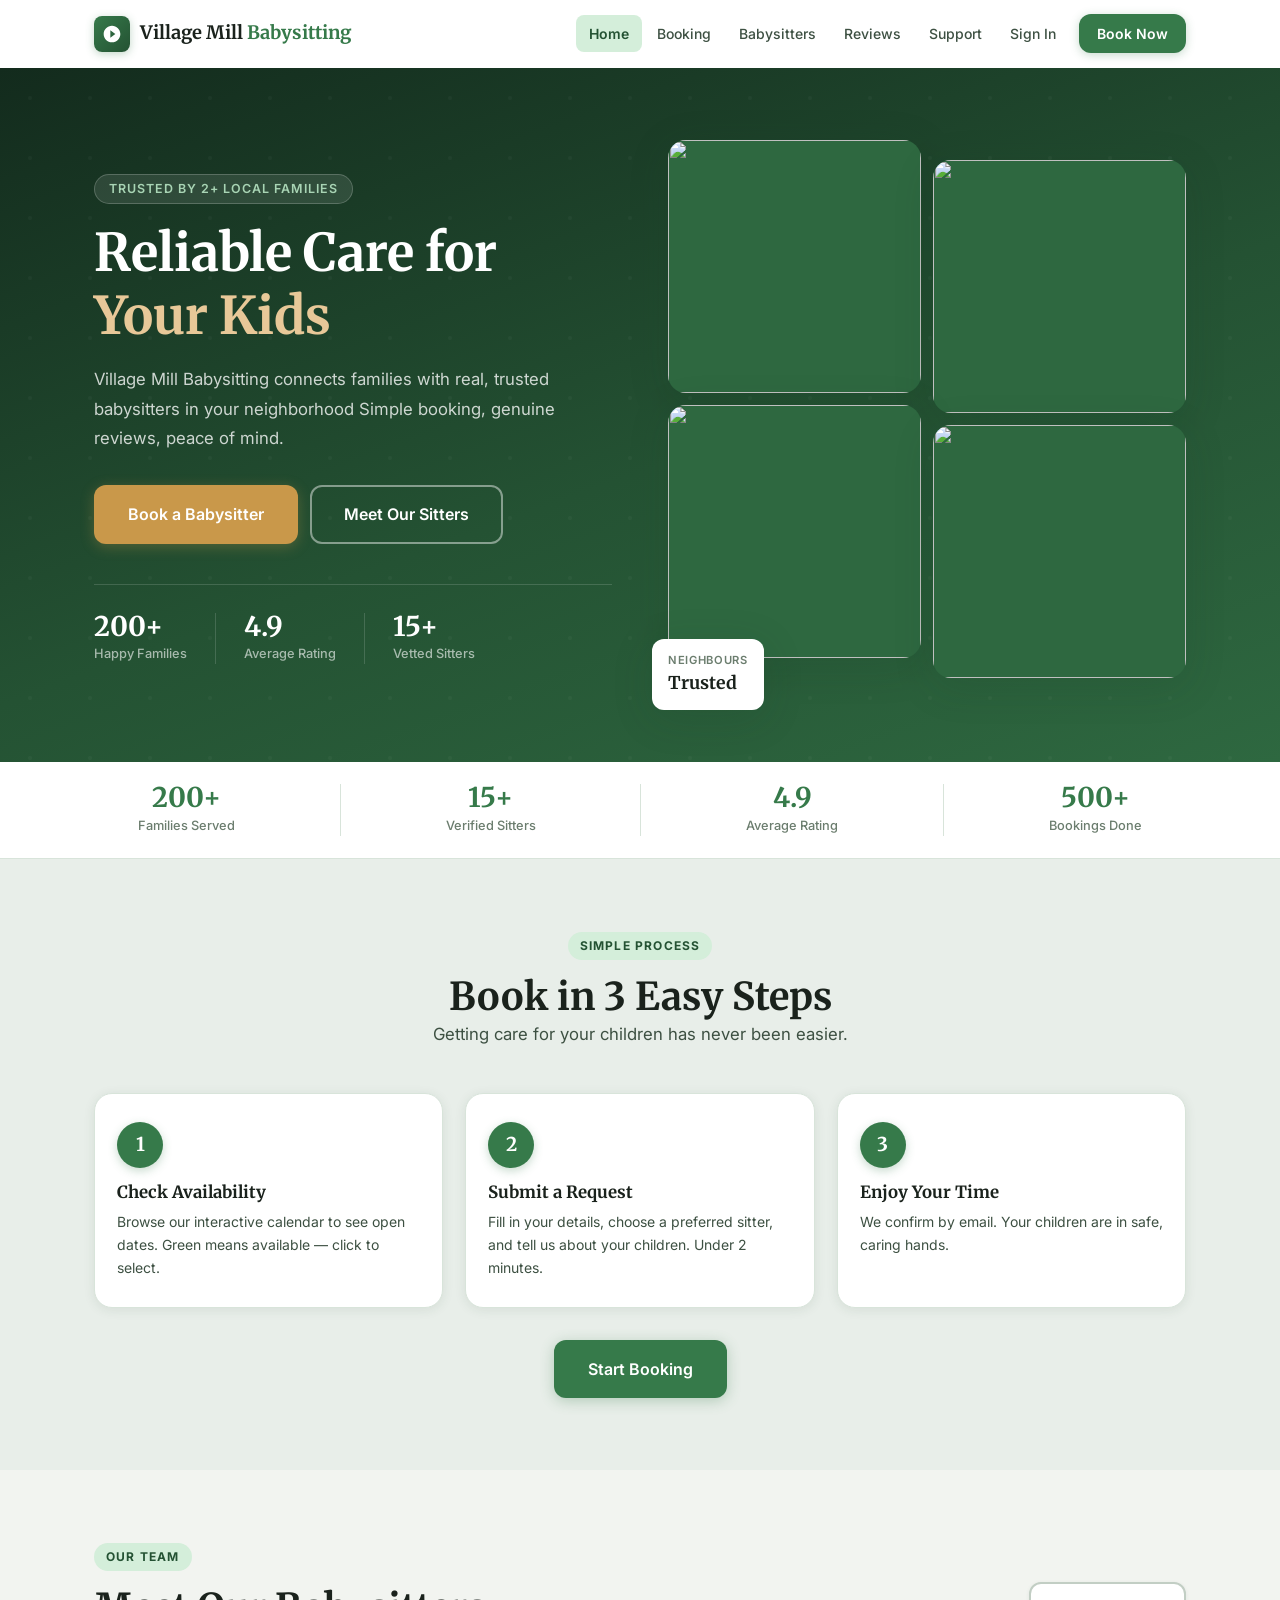
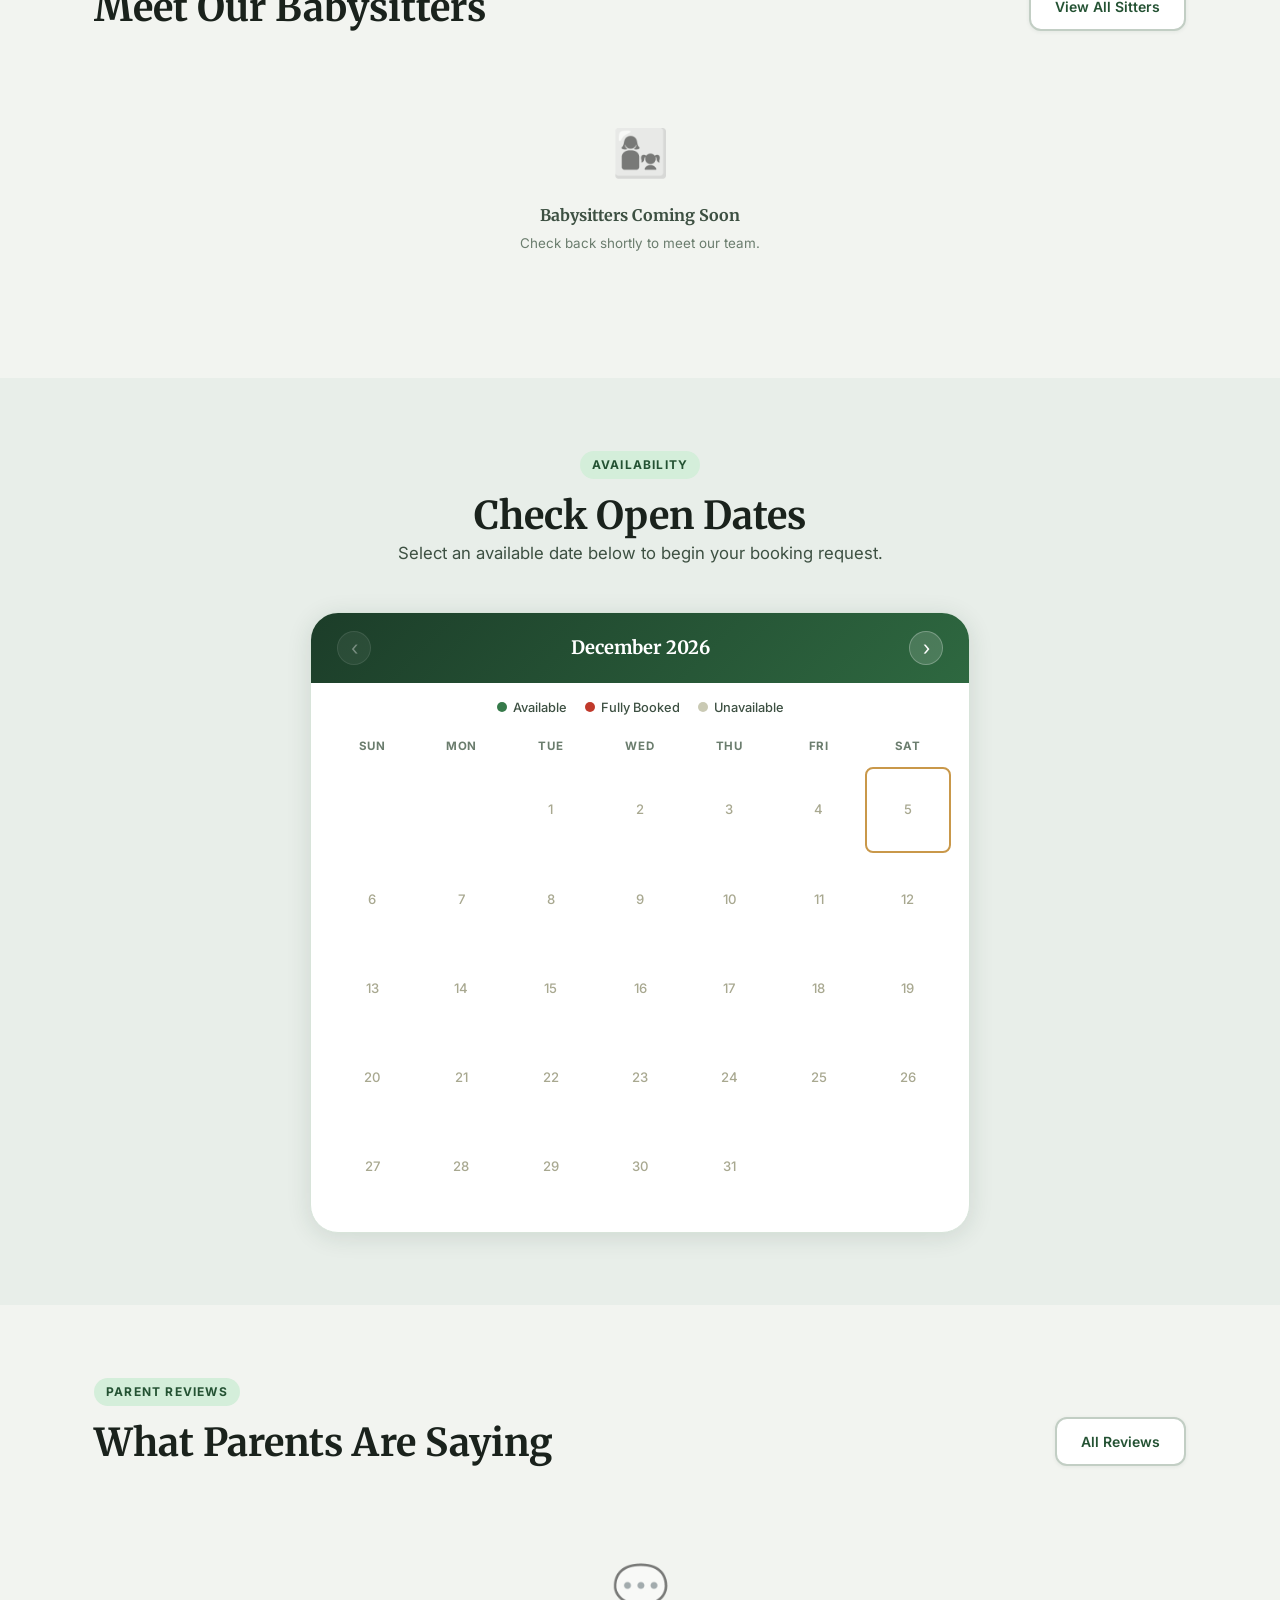
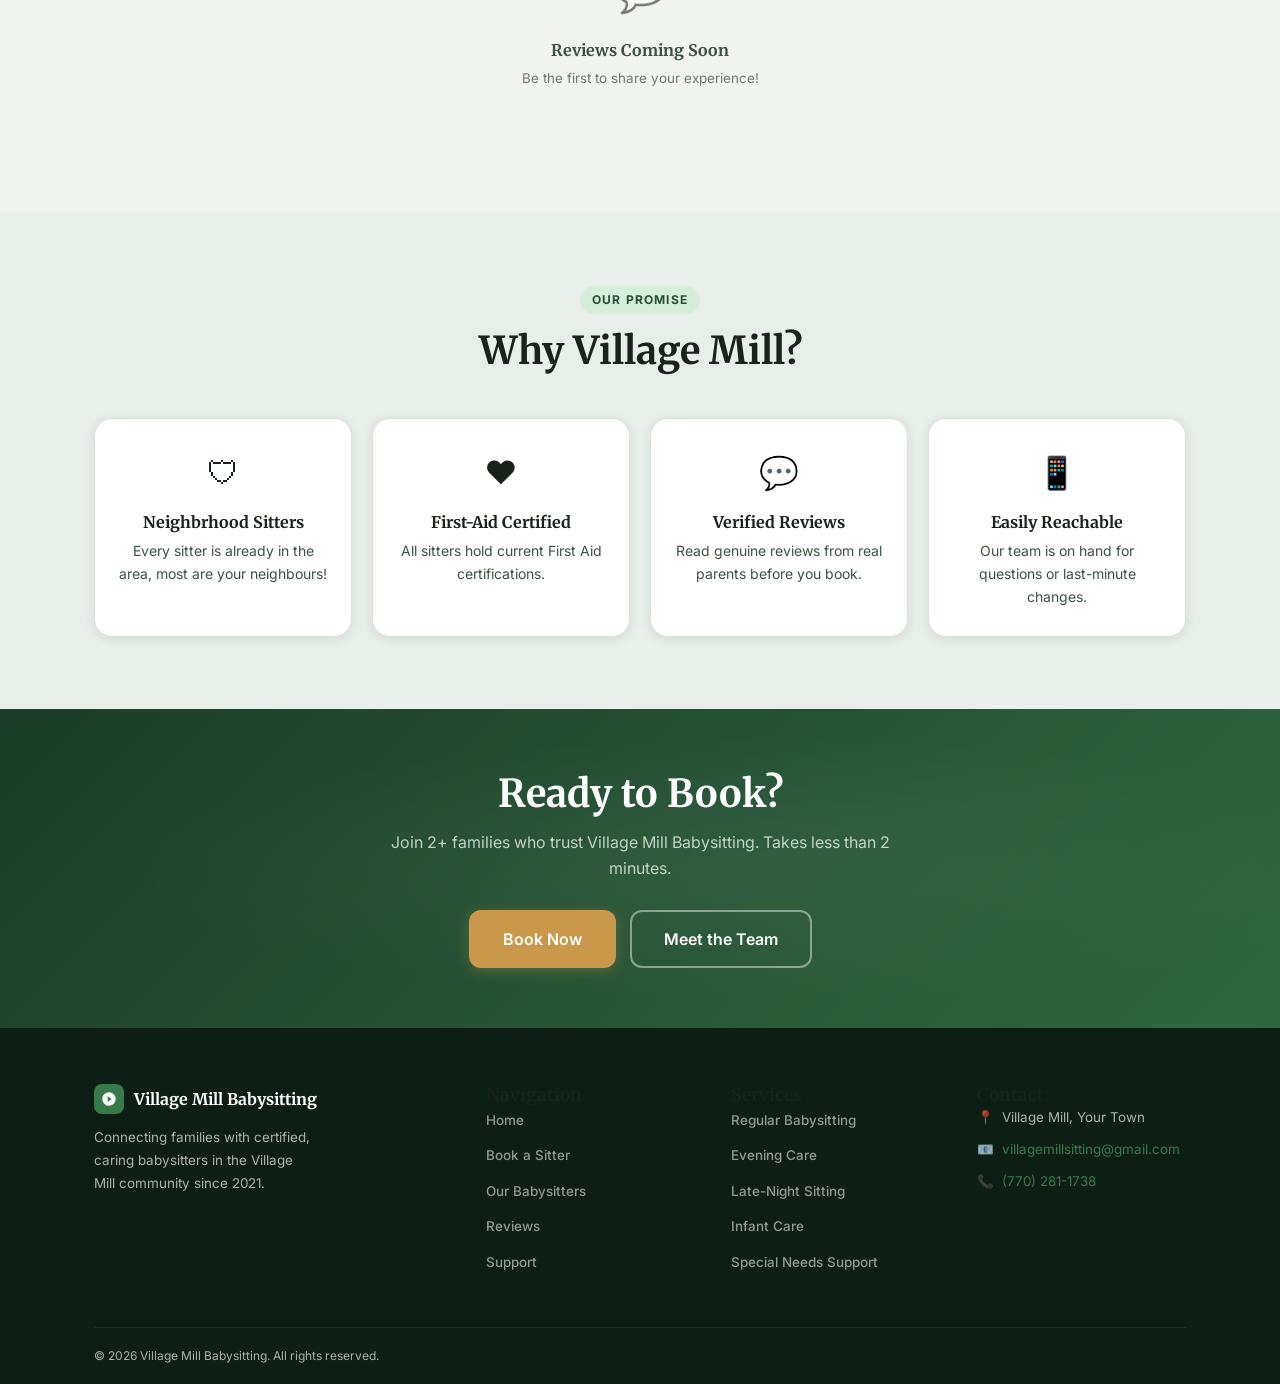
==== commit 00e3a17d: "Update index.html to be real" ====
--- a/index.html
+++ b/index.html
@@ -46,13 +46,13 @@
     <div class="container">
       <div class="hero-inner">
         <div class="hero-content-anim">
-          <div class="hero-eyebrow">Trusted by 200+ local families</div>
+          <div class="hero-eyebrow">Trusted by 2+ local families</div>
           <h1 id="hero-heading">
-            Reliable Care for<br><em>Your Family</em>
+            Reliable Care for<br><em>Your Kids</em>
           </h1>
           <p class="hero-sub">
-            Village Mill Babysitting connects families with certified, background-checked
-            babysitters in your community. Simple booking, genuine reviews, complete peace of mind.
+            Village Mill Babysitting connects families with real, trusted
+            babysitters in your neighborhood Simple booking, genuine reviews, peace of mind.
           </p>
           <div class="hero-actions">
             <a href="booking.html" class="btn btn-accent btn-lg">Book a Babysitter</a>
@@ -75,8 +75,8 @@
           </div>
           <div class="hero-trust-badge">
             <div>
-              <div class="trust-badge-label">Background Checked</div>
-              <div class="trust-badge-val">100% Vetted</div>
+              <div class="trust-badge-label">Neighbours</div>
+              <div class="trust-badge-val">Trusted</div>
             </div>
           </div>
         </div>
@@ -88,13 +88,13 @@
   <div class="stats-bar">
     <div class="container">
       <div class="stats-bar-inner">
-        <div><div class="stat-num" data-target="200" data-suffix="+">200+</div><div class="stat-label">Families Served</div></div>
+        <div><div class="stat-num" data-target="200" data-suffix="+">2+</div><div class="stat-label">Families Served</div></div>
         <div class="stat-divider"></div>
-        <div><div class="stat-num" data-target="15" data-suffix="+">15+</div><div class="stat-label">Verified Sitters</div></div>
+        <div><div class="stat-num" data-target="15" data-suffix="+">1</div><div class="stat-label">Verified Sitters</div></div>
         <div class="stat-divider"></div>
         <div><div class="stat-num" data-target="4.9" data-suffix="">4.9</div><div class="stat-label">Average Rating</div></div>
         <div class="stat-divider"></div>
-        <div><div class="stat-num" data-target="500" data-suffix="+">500+</div><div class="stat-label">Bookings Done</div></div>
+        <div><div class="stat-num" data-target="500" data-suffix="+">0</div><div class="stat-label">Bookings Done</div></div>
       </div>
     </div>
   </div>
@@ -105,7 +105,7 @@
       <header class="section-header centered">
         <div class="section-label">Simple Process</div>
         <h2 id="how-heading">Book in 3 Easy Steps</h2>
-        <p class="section-subtitle">Getting trusted care for your children has never been easier.</p>
+        <p class="section-subtitle">Getting care for your children has never been easier.</p>
       </header>
       <div class="steps-grid stagger">
         <article class="step-card animate-in">
@@ -184,13 +184,13 @@
       <div class="grid-4 stagger">
         <article class="step-card animate-in" style="text-align:center">
           <div style="font-size:32px;margin-bottom:12px">&#128737;</div>
-          <h3 class="step-title" style="font-size:1rem">Background Checked</h3>
-          <p class="step-desc">Every sitter passes a thorough background check before joining.</p>
+          <h3 class="step-title" style="font-size:1rem">Neighbrhood Sitters</h3>
+          <p class="step-desc">Every sitter is already in the area, most are your neighbours!</p>
         </article>
         <article class="step-card animate-in" style="text-align:center">
           <div style="font-size:32px;margin-bottom:12px">&#10084;</div>
-          <h3 class="step-title" style="font-size:1rem">CPR Certified</h3>
-          <p class="step-desc">All sitters hold current CPR and First Aid certifications.</p>
+          <h3 class="step-title" style="font-size:1rem">First-Aid Certified</h3>
+          <p class="step-desc">All sitters hold current First Aid certifications.</p>
         </article>
         <article class="step-card animate-in" style="text-align:center">
           <div style="font-size:32px;margin-bottom:12px">&#128172;</div>
@@ -199,7 +199,7 @@
         </article>
         <article class="step-card animate-in" style="text-align:center">
           <div style="font-size:32px;margin-bottom:12px">&#128241;</div>
-          <h3 class="step-title" style="font-size:1rem">Always Reachable</h3>
+          <h3 class="step-title" style="font-size:1rem">Easily Reachable</h3>
           <p class="step-desc">Our team is on hand for questions or last-minute changes.</p>
         </article>
       </div>
@@ -210,7 +210,7 @@
   <section class="cta-banner" aria-labelledby="cta-heading">
     <div class="container" style="position:relative;z-index:1">
       <h2 id="cta-heading">Ready to Book?</h2>
-      <p>Join 200+ families who trust Village Mill Babysitting. Takes less than 2 minutes.</p>
+      <p>Join 2+ families who trust Village Mill Babysitting. Takes less than 2 minutes.</p>
       <div style="display:flex;gap:14px;justify-content:center;flex-wrap:wrap">
         <a href="booking.html"     class="btn btn-accent btn-lg">Book Now</a>
         <a href="babysitters.html" class="btn btn-outline  btn-lg">Meet the Team</a>
@@ -230,11 +230,6 @@
           Village Mill Babysitting
         </div>
         <p class="footer-brand-desc">Connecting families with certified, caring babysitters in the Village Mill community since 2021.</p>
-        <nav class="footer-social" aria-label="Social media">
-          <a href="#" class="social-link" aria-label="Facebook">f</a>
-          <a href="#" class="social-link" aria-label="Instagram">in</a>
-          <a href="#" class="social-link" aria-label="Twitter">X</a>
-        </nav>
       </div>
       <div>
         <h4>Navigation</h4>
@@ -250,8 +245,8 @@
         <h4>Services</h4>
         <ul class="footer-links">
           <li><a href="booking.html">Regular Babysitting</a></li>
-          <li><a href="booking.html">Date Night Care</a></li>
-          <li><a href="booking.html">Overnight Sitting</a></li>
+          <li><a href="booking.html">Evening Care</a></li>
+          <li><a href="booking.html">Late-Night Sitting</a></li>
           <li><a href="booking.html">Infant Care</a></li>
           <li><a href="booking.html">Special Needs Support</a></li>
         </ul>
@@ -259,13 +254,12 @@
       <div>
         <h4>Contact</h4>
         <div class="footer-contact-item"><span>&#128205;</span> Village Mill, Your Town</div>
-        <div class="footer-contact-item"><span>&#128231;</span> <a href="mailto:hello@villagemillbabysitting.com">hello@villagemillbabysitting.com</a></div>
-        <div class="footer-contact-item"><span>&#128222;</span> <a href="tel:+15550000000">(555) 000-0000</a></div>
+        <div class="footer-contact-item"><span>&#128231;</span> <a href="mailto:villagemillsitting@gmail.com">villagemillsitting@gmail.com</a></div>
+        <div class="footer-contact-item"><span>&#128222;</span> <a href="tel:+17702811738">(770) 281-1738</a></div>
       </div>
     </div>
     <div class="footer-bottom">
       <p>&copy; 2026 Village Mill Babysitting. All rights reserved.</p>
-      <nav class="footer-bottom-links"><a href="#">Privacy</a><a href="#">Terms</a></nav>
     </div>
   </div>
 </footer>
--- a/css/styles.css
+++ b/css/styles.css
@@ -296,28 +296,72 @@
   color:#fff;line-height:1;margin-bottom:3px;
 }
 .hero-stat-label{font-size:.8rem;color:rgba(255,255,255,.6);font-weight:500}
-
+/* ── 7. HERO VISUAL & GRID FIXED ────────────────────────────────────────── */
+
+/* 1. Make this the relative anchor container for the absolute trust badge */
 .hero-visual{
-  display:grid;grid-template-columns:1fr 1fr;grid-template-rows:1fr 1fr;
-  gap:12px;position:relative;
-}
-.hero-img-card{
-  border-radius:var(--r-lg);overflow:hidden;
-  aspect-ratio:1;background:var(--green-600);
-  box-shadow:var(--shadow-lg);
-}
-.hero-img-card img{width:100%;height:100%;object-fit:cover}
-.hero-img-card:nth-child(2){margin-top:20px}
-.hero-img-card:nth-child(3){margin-top:-20px}
-
-.hero-trust-badge{
-  position:absolute;bottom:-12px;left:-16px;
-  background:#fff;border-radius:var(--r-md);padding:12px 16px;
-  box-shadow:var(--shadow-lg);display:flex;align-items:center;gap:10px;z-index:2;
-}
-.trust-badge-label{font-size:.7rem;color:var(--text-light);font-weight:600;text-transform:uppercase;letter-spacing:.06em}
-.trust-badge-val{font-family:'Merriweather',Georgia,serif;font-size:1.1rem;font-weight:700;color:var(--text-dark)}
-
+  position:relative;
+}
+
+.hero-img-grid{
+  display:grid;
+  grid-template-columns:1fr 1fr;
+  grid-template-rows:1fr 1fr;
+  gap:12px;
+}
+
+.hero-img-card {
+  border-radius: var(--r-lg);
+  overflow: hidden;
+  aspect-ratio: 1;
+  background: var(--green-600);
+  box-shadow: var(--shadow-lg);
+}
+
+.hero-img-card img {
+  width: 100%;
+  height: 100%;
+  object-fit: cover;
+  display: block;
+}
+
+/* Your original staggered off-set effects now work perfectly! */
+.hero-img-card:nth-child(2) {
+  margin-top: 20px;
+}
+.hero-img-card:nth-child(3) {
+  margin-top: -20px;
+}
+
+/* 3. Absolute badge placement remains perfectly intact */
+.hero-trust-badge {
+  position: absolute;
+  bottom: -12px;
+  left: -16px;
+  background: #fff;
+  border-radius: var(--r-md);
+  padding: 12px 16px;
+  box-shadow: var(--shadow-lg);
+  display: flex;
+  align-items: center;
+  gap: 10px;
+  z-index: 2;
+}
+
+.trust-badge-label {
+  font-size: .7rem;
+  color: var(--text-light);
+  font-weight: 600;
+  text-transform: uppercase;
+  letter-spacing: .06em;
+}
+
+.trust-badge-val {
+  font-family: 'Merriweather', Georgia, serif;
+  font-size: 1.1rem;
+  font-weight: 700;
+  color: var(--text-dark);
+}
 /* Page hero (inner pages) */
 .page-hero{
   padding:48px 0 40px;
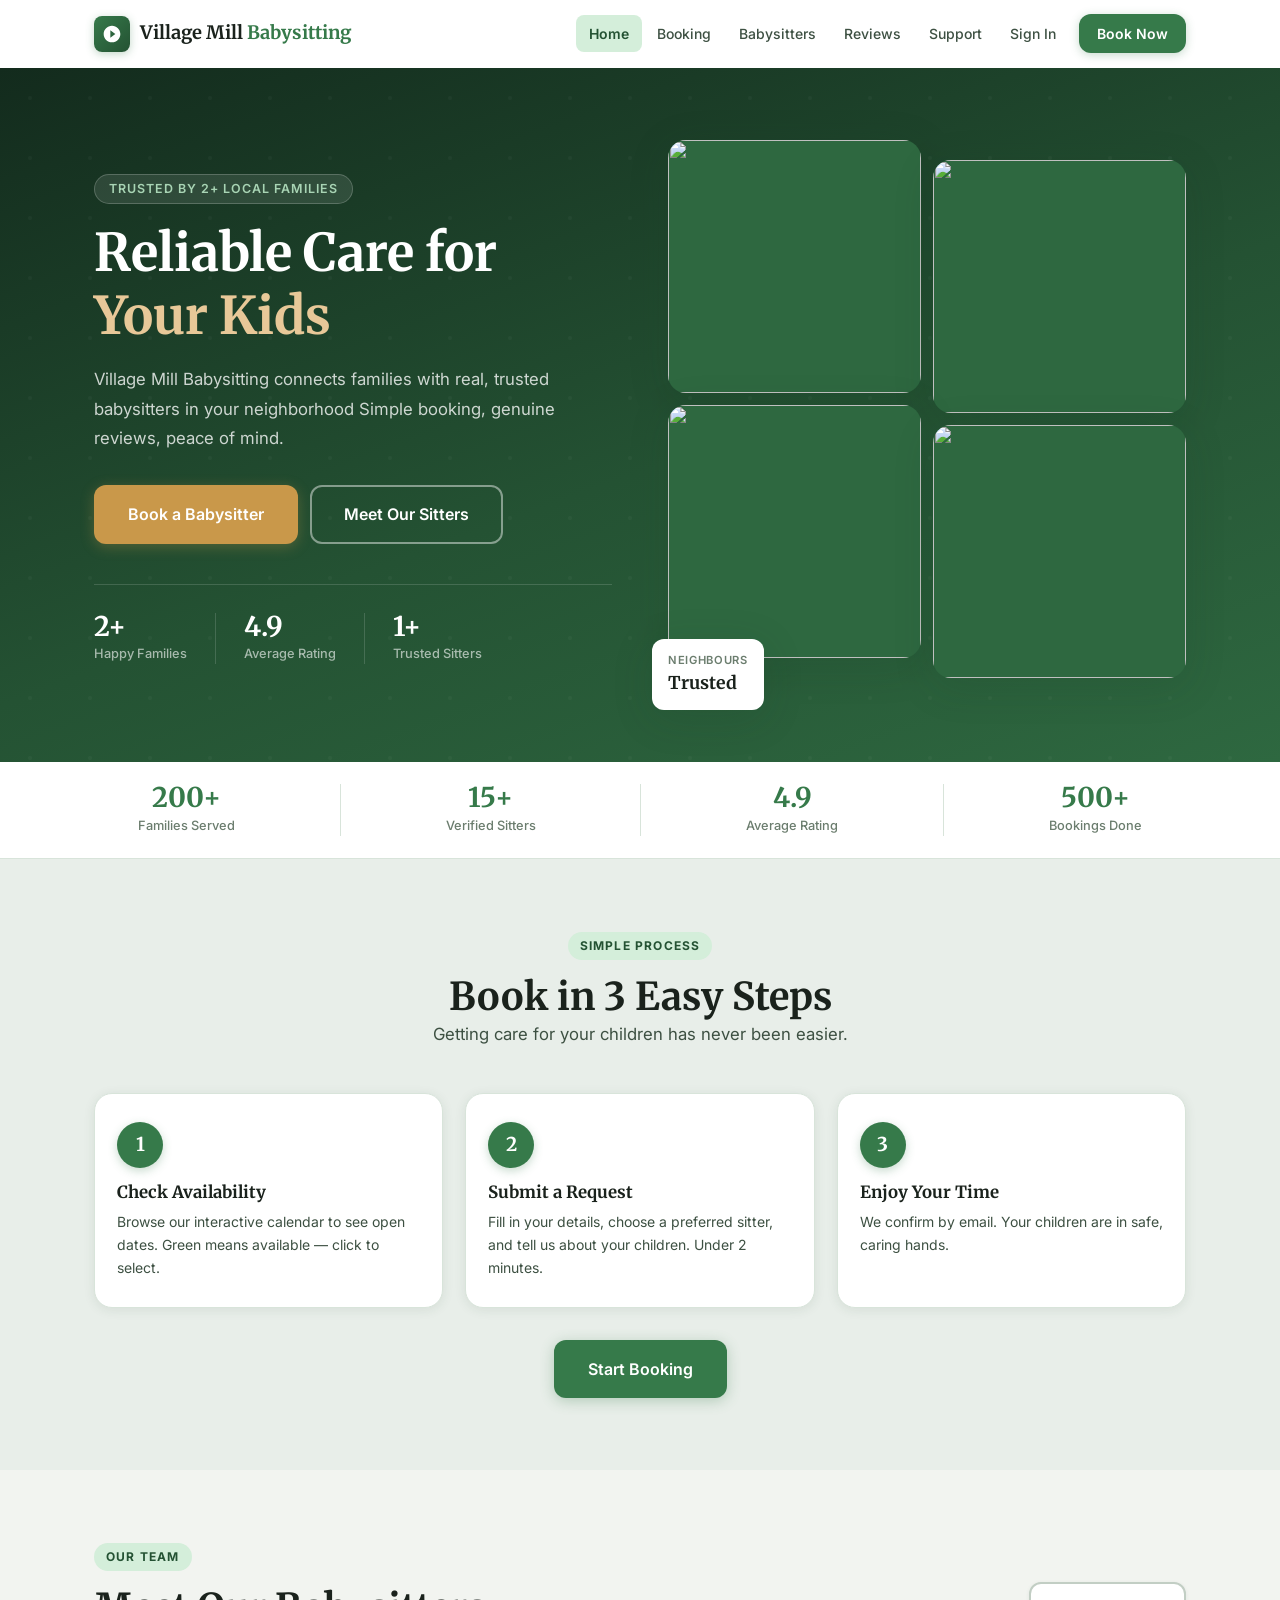
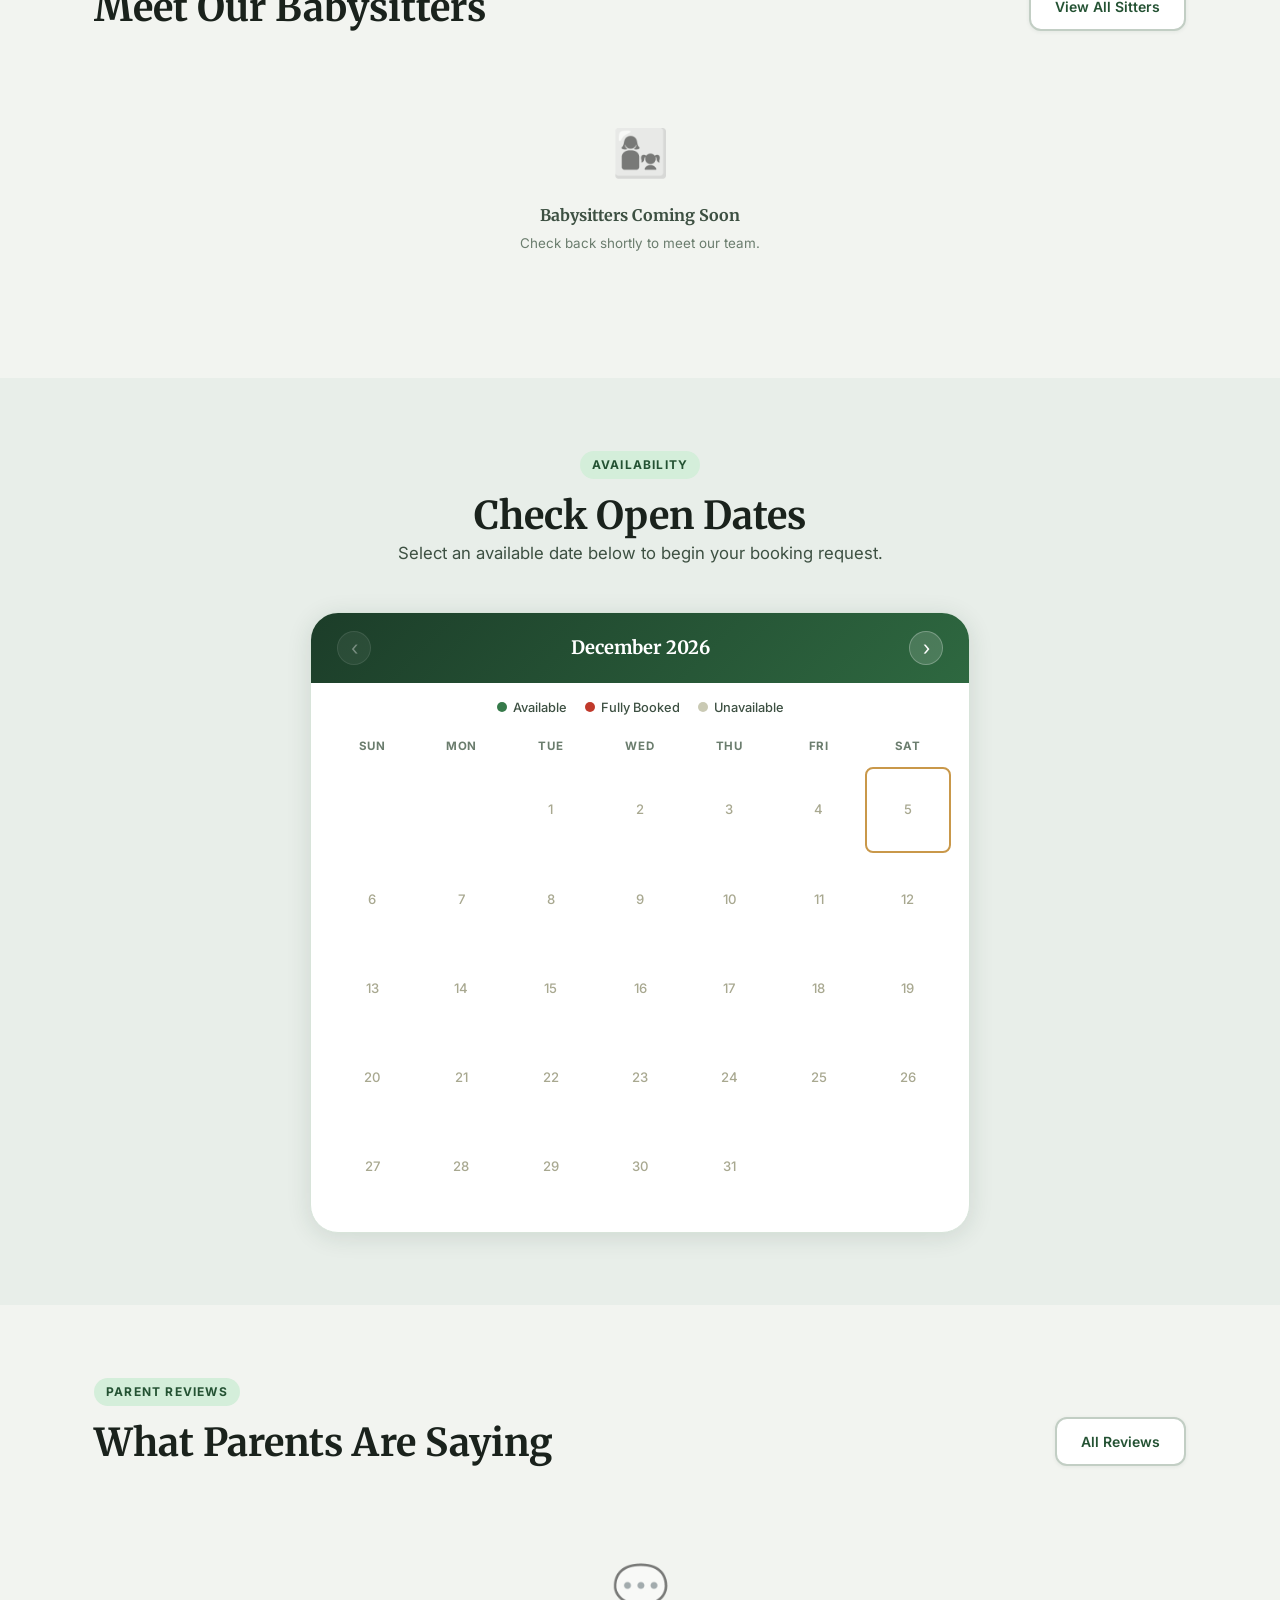
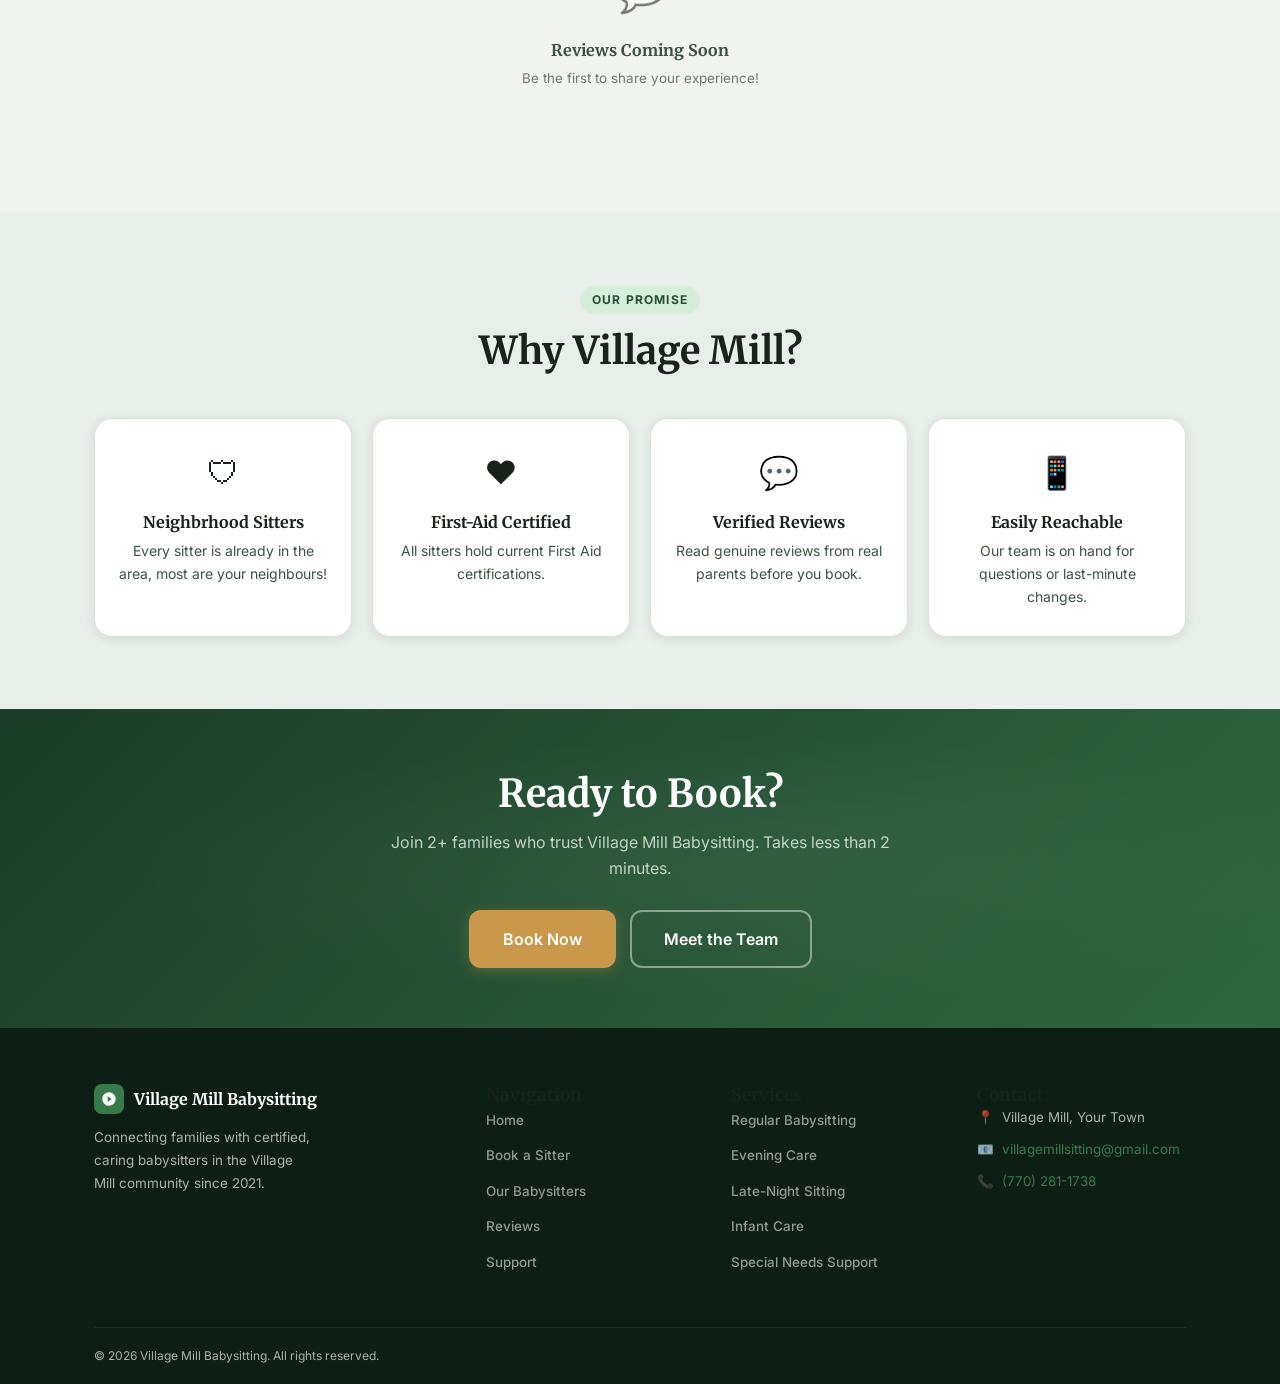
==== commit db0e3665: "Update index.html" ====
--- a/index.html
+++ b/index.html
@@ -59,11 +59,11 @@
             <a href="babysitters.html" class="btn btn-outline btn-lg">Meet Our Sitters</a>
           </div>
           <div class="hero-stats">
-            <div><div class="hero-stat-num">200+</div><div class="hero-stat-label">Happy Families</div></div>
+            <div><div class="hero-stat-num">2+</div><div class="hero-stat-label">Happy Families</div></div>
             <div style="width:1px;background:rgba(255,255,255,.15)"></div>
             <div><div class="hero-stat-num">4.9</div><div class="hero-stat-label">Average Rating</div></div>
             <div style="width:1px;background:rgba(255,255,255,.15)"></div>
-            <div><div class="hero-stat-num">15+</div><div class="hero-stat-label">Vetted Sitters</div></div>
+            <div><div class="hero-stat-num">1+</div><div class="hero-stat-label">Trusted Sitters</div></div>
           </div>
         </div>
         <div class="hero-visual hero-visual-anim" aria-hidden="true">
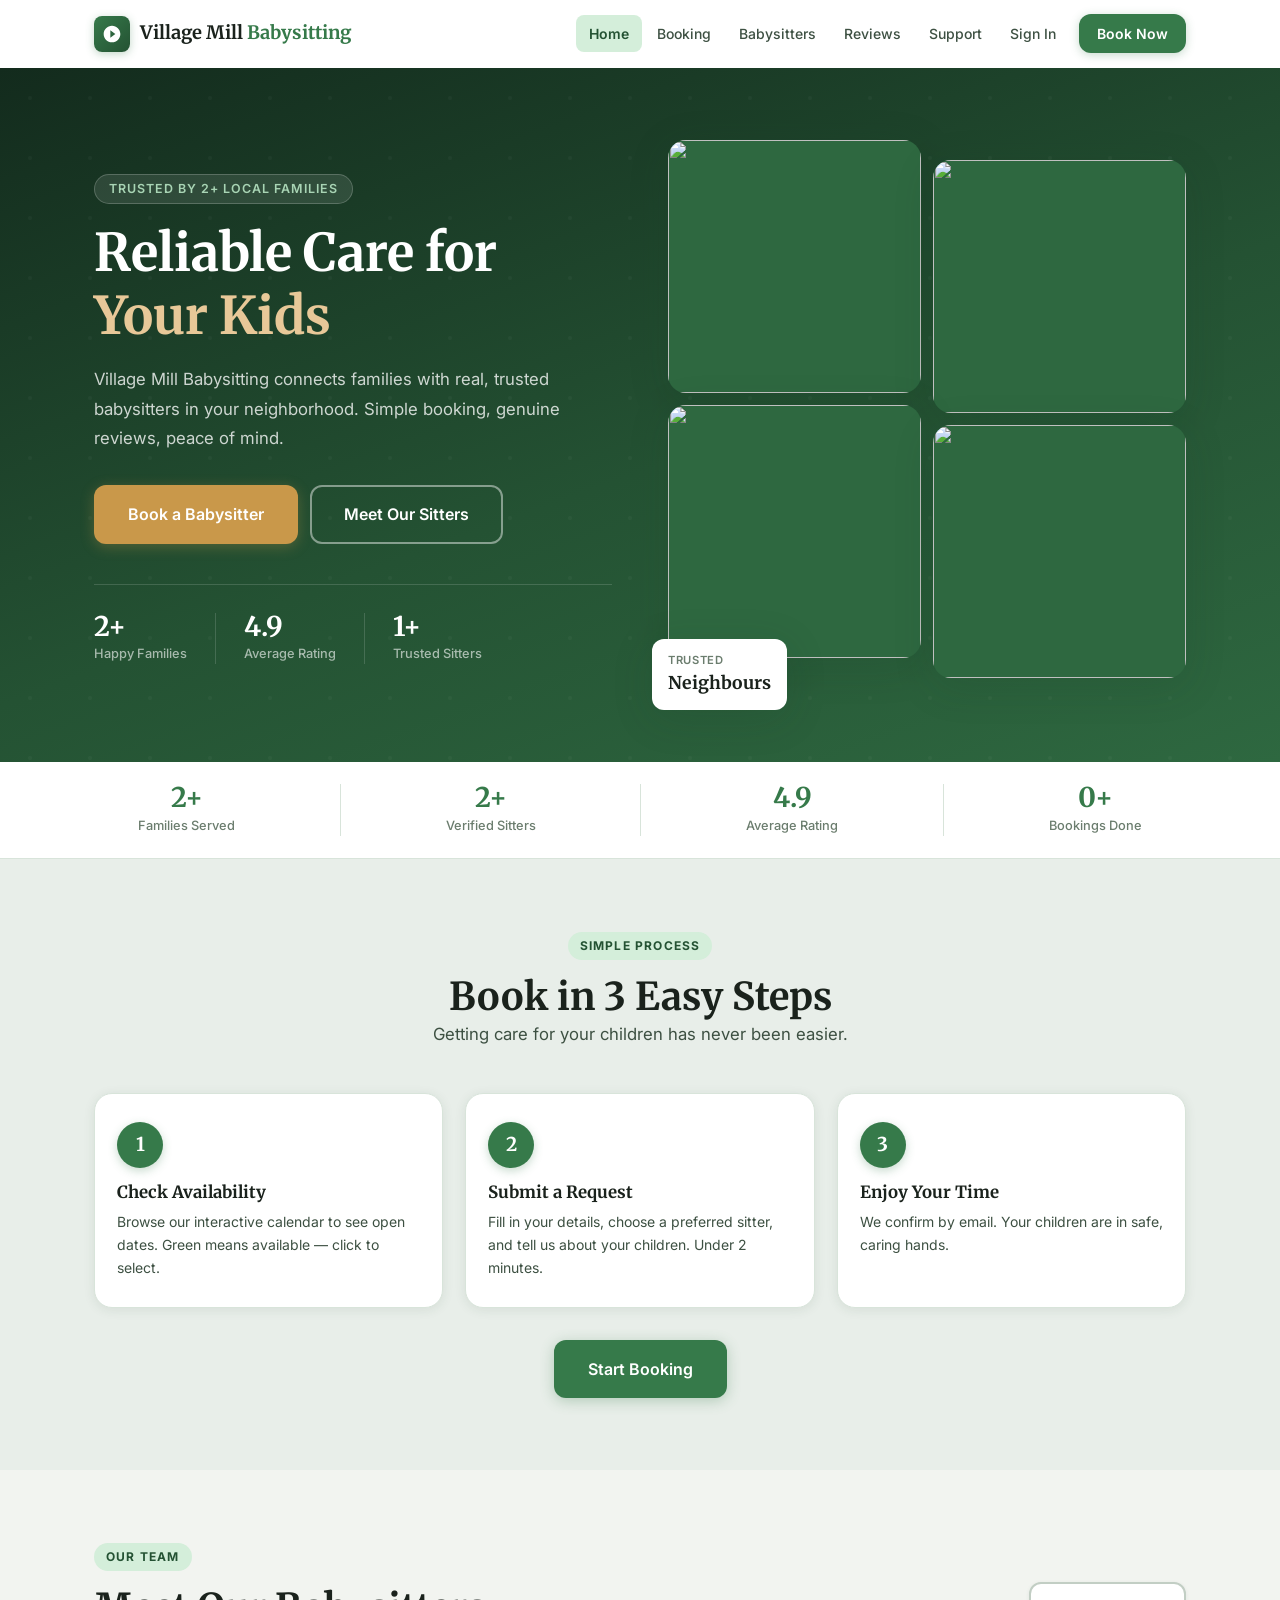
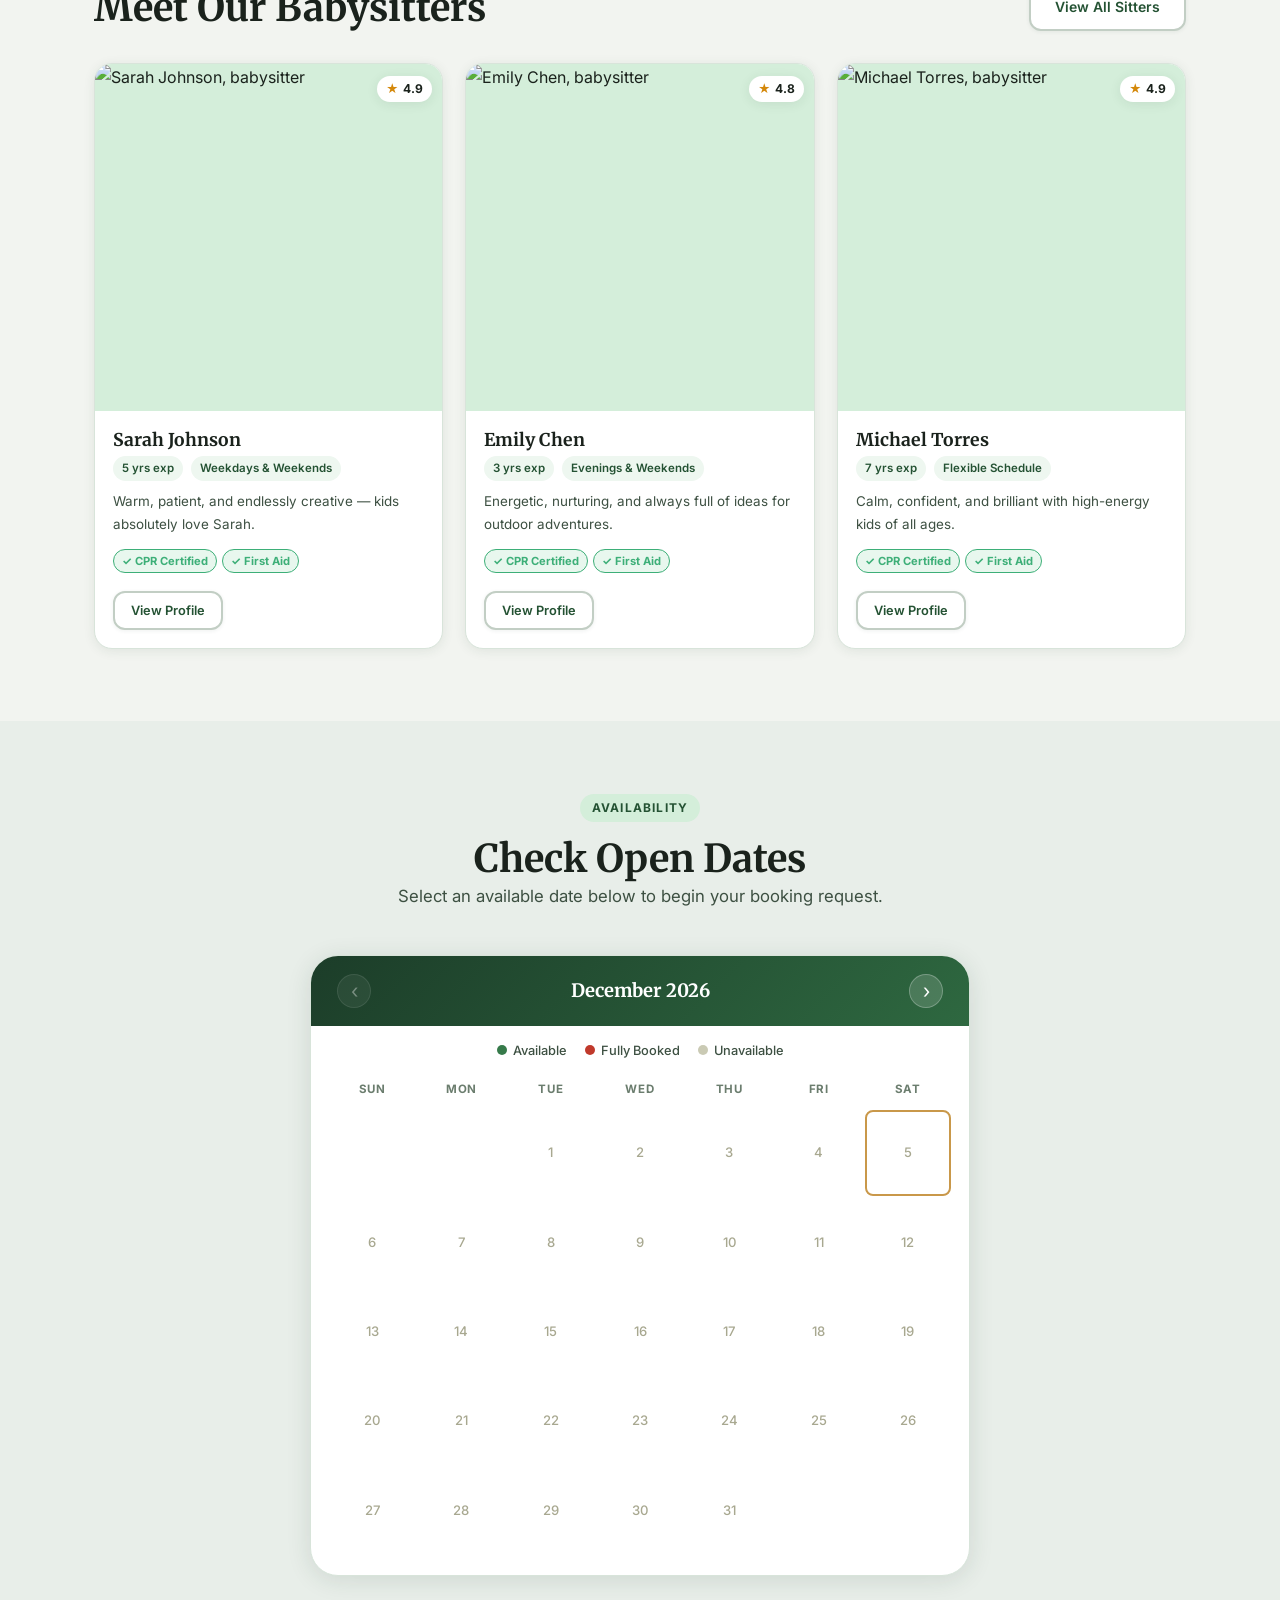
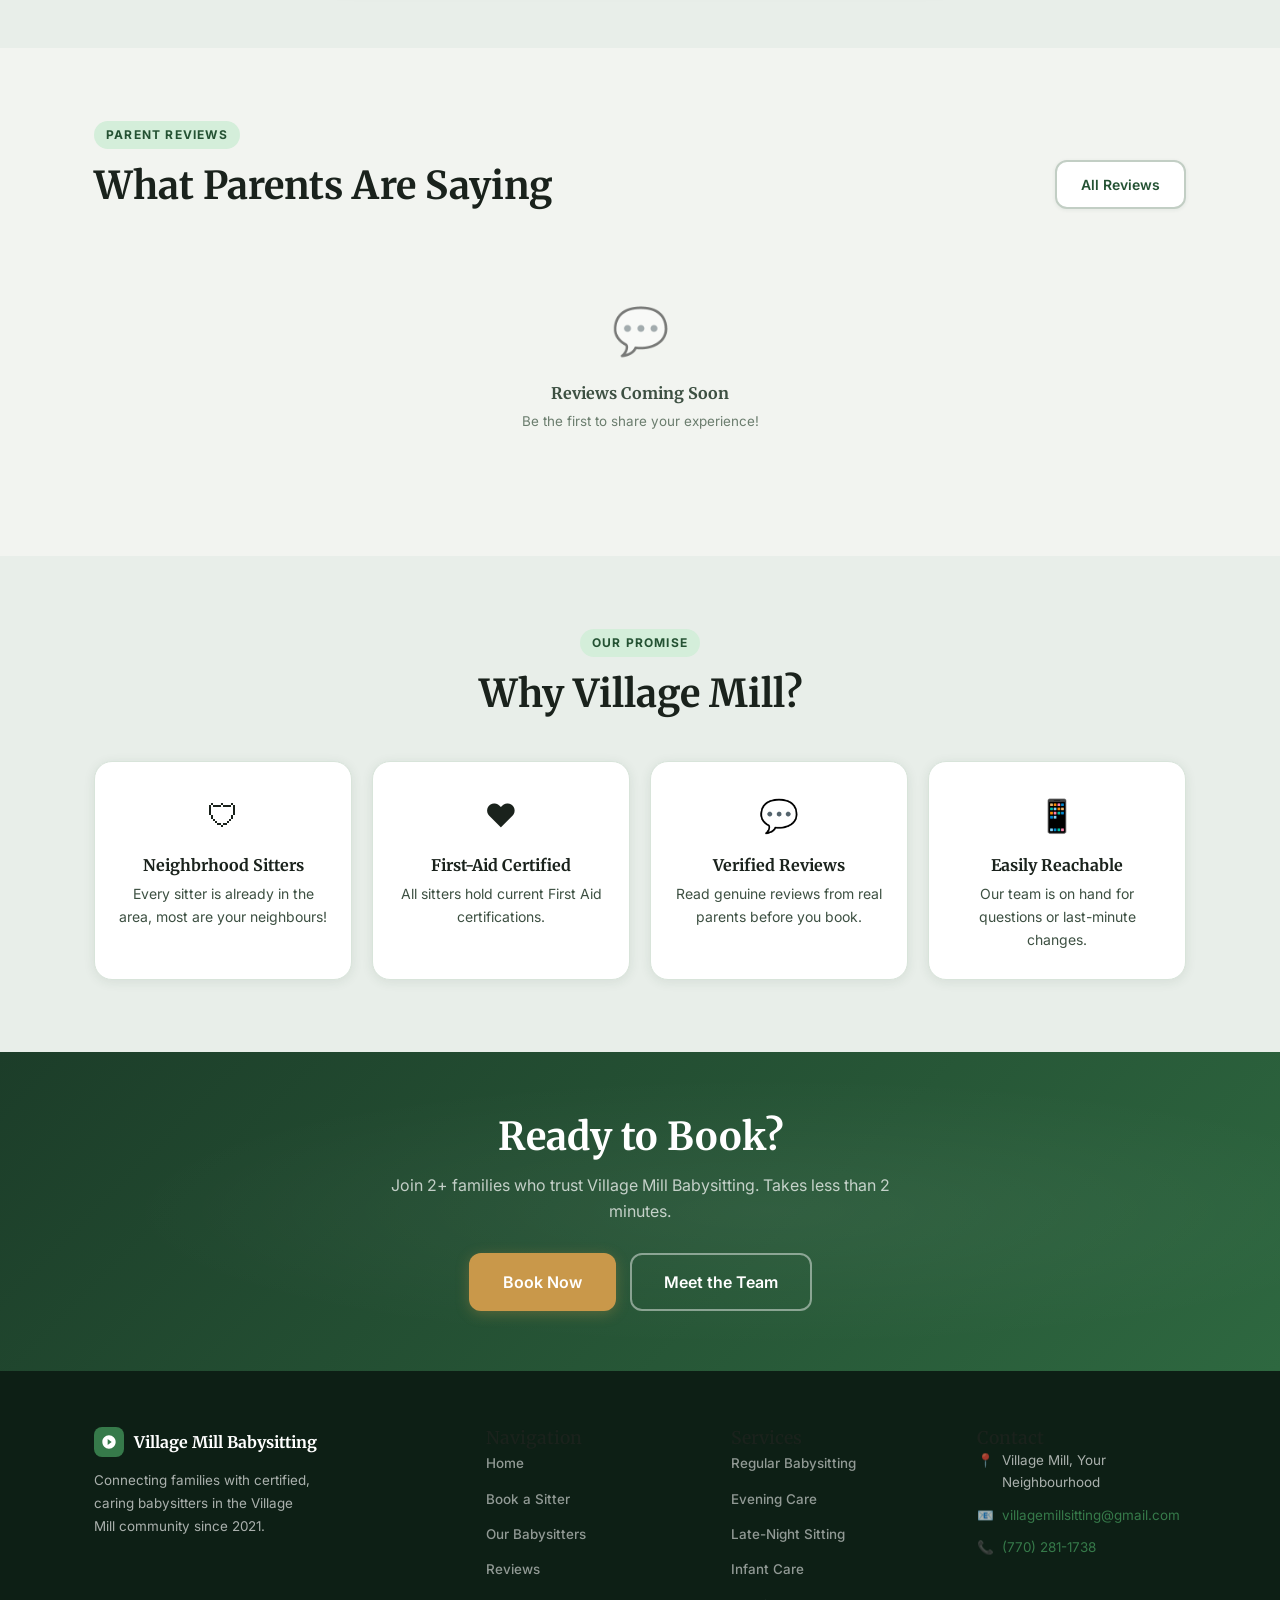
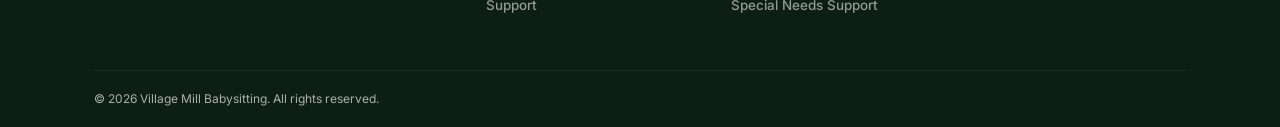
==== commit 56e2f23c: "Update index.html" ====
--- a/index.html
+++ b/index.html
@@ -52,7 +52,7 @@
           </h1>
           <p class="hero-sub">
             Village Mill Babysitting connects families with real, trusted
-            babysitters in your neighborhood Simple booking, genuine reviews, peace of mind.
+            babysitters in your neighborhood. Simple booking, genuine reviews, peace of mind.
           </p>
           <div class="hero-actions">
             <a href="booking.html" class="btn btn-accent btn-lg">Book a Babysitter</a>
@@ -75,8 +75,8 @@
           </div>
           <div class="hero-trust-badge">
             <div>
-              <div class="trust-badge-label">Neighbours</div>
-              <div class="trust-badge-val">Trusted</div>
+              <div class="trust-badge-label">Trusted</div>
+              <div class="trust-badge-val">Neighbours</div>
             </div>
           </div>
         </div>
@@ -88,13 +88,13 @@
   <div class="stats-bar">
     <div class="container">
       <div class="stats-bar-inner">
-        <div><div class="stat-num" data-target="200" data-suffix="+">2+</div><div class="stat-label">Families Served</div></div>
+        <div><div class="stat-num" data-target="2" data-suffix="+">2+</div><div class="stat-label">Families Served</div></div>
         <div class="stat-divider"></div>
-        <div><div class="stat-num" data-target="15" data-suffix="+">1</div><div class="stat-label">Verified Sitters</div></div>
+        <div><div class="stat-num" data-target="2" data-suffix="+">2</div><div class="stat-label">Verified Sitters</div></div>
         <div class="stat-divider"></div>
         <div><div class="stat-num" data-target="4.9" data-suffix="">4.9</div><div class="stat-label">Average Rating</div></div>
         <div class="stat-divider"></div>
-        <div><div class="stat-num" data-target="500" data-suffix="+">0</div><div class="stat-label">Bookings Done</div></div>
+        <div><div class="stat-num" data-target="0" data-suffix="+">0</div><div class="stat-label">Bookings Done</div></div>
       </div>
     </div>
   </div>
@@ -253,7 +253,7 @@
       </div>
       <div>
         <h4>Contact</h4>
-        <div class="footer-contact-item"><span>&#128205;</span> Village Mill, Your Town</div>
+        <div class="footer-contact-item"><span>&#128205;</span> Village Mill, Your Neighbourhood </div>
         <div class="footer-contact-item"><span>&#128231;</span> <a href="mailto:villagemillsitting@gmail.com">villagemillsitting@gmail.com</a></div>
         <div class="footer-contact-item"><span>&#128222;</span> <a href="tel:+17702811738">(770) 281-1738</a></div>
       </div>
